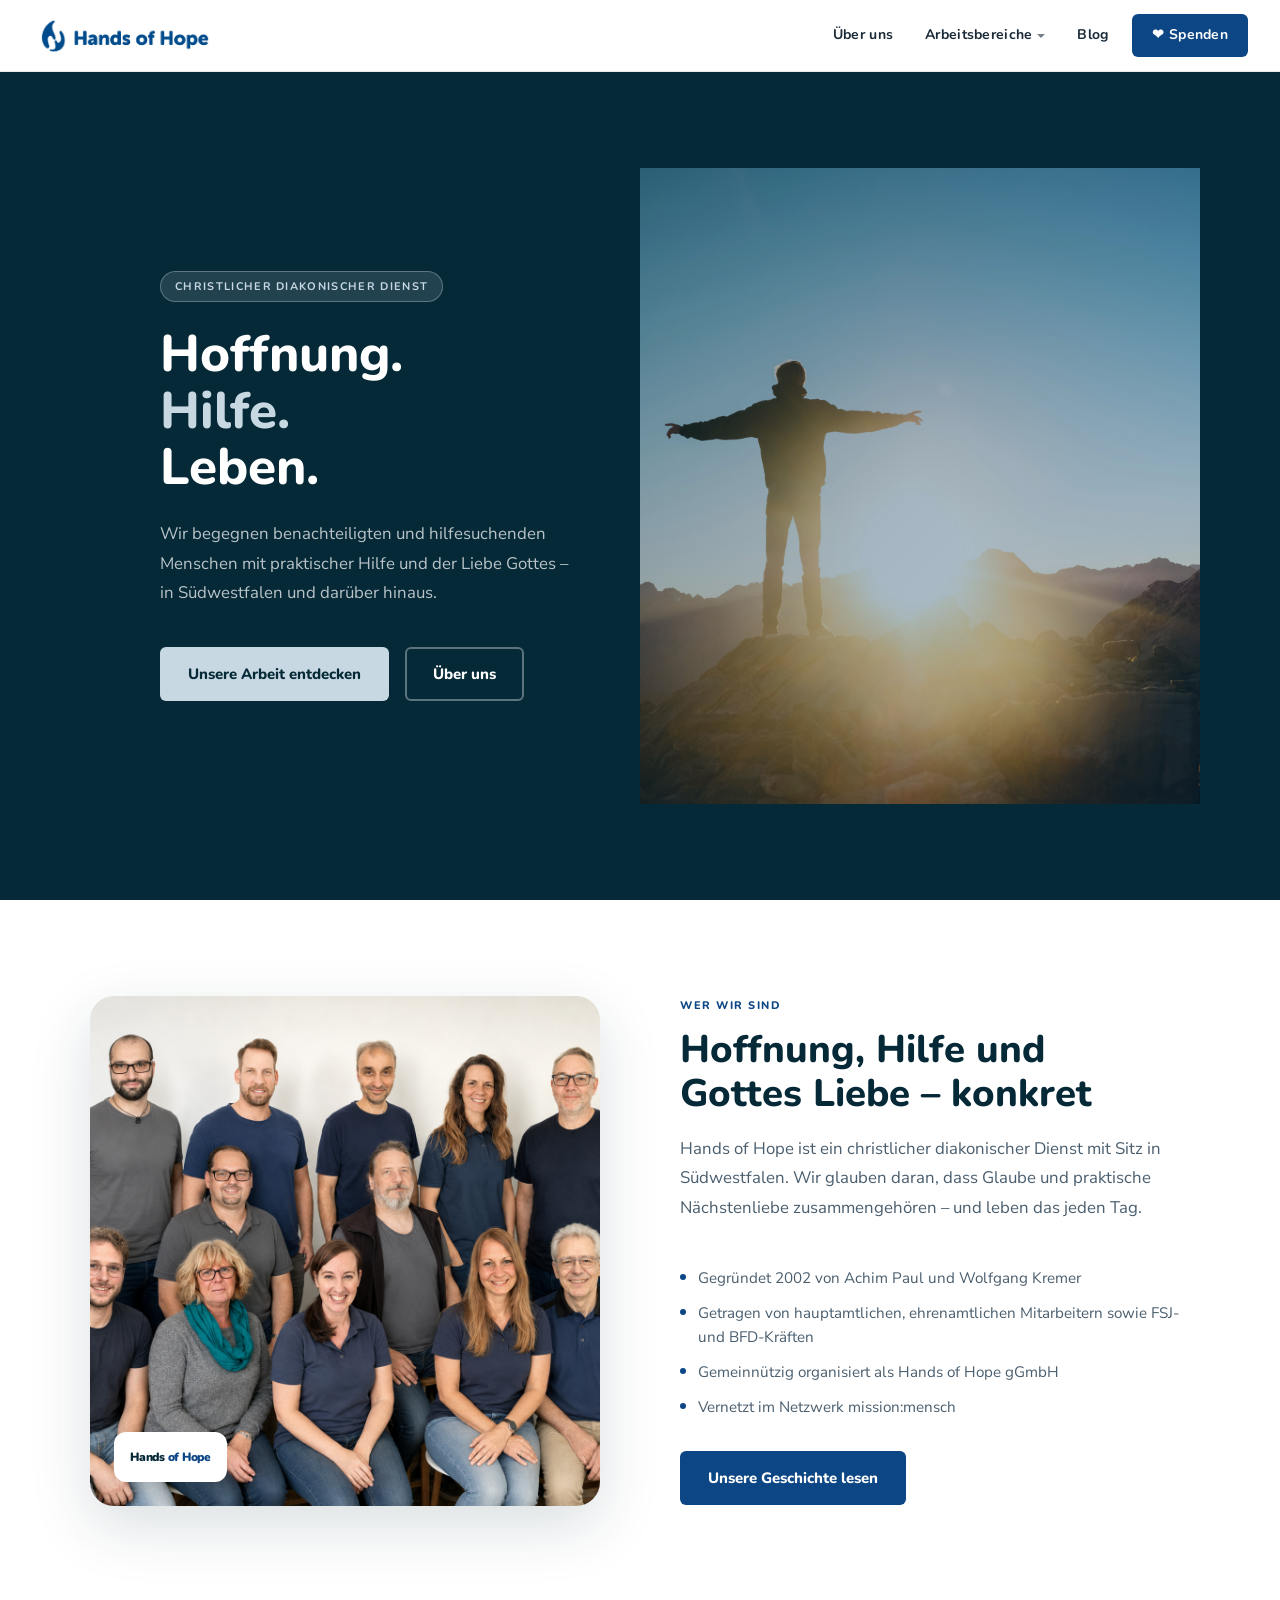
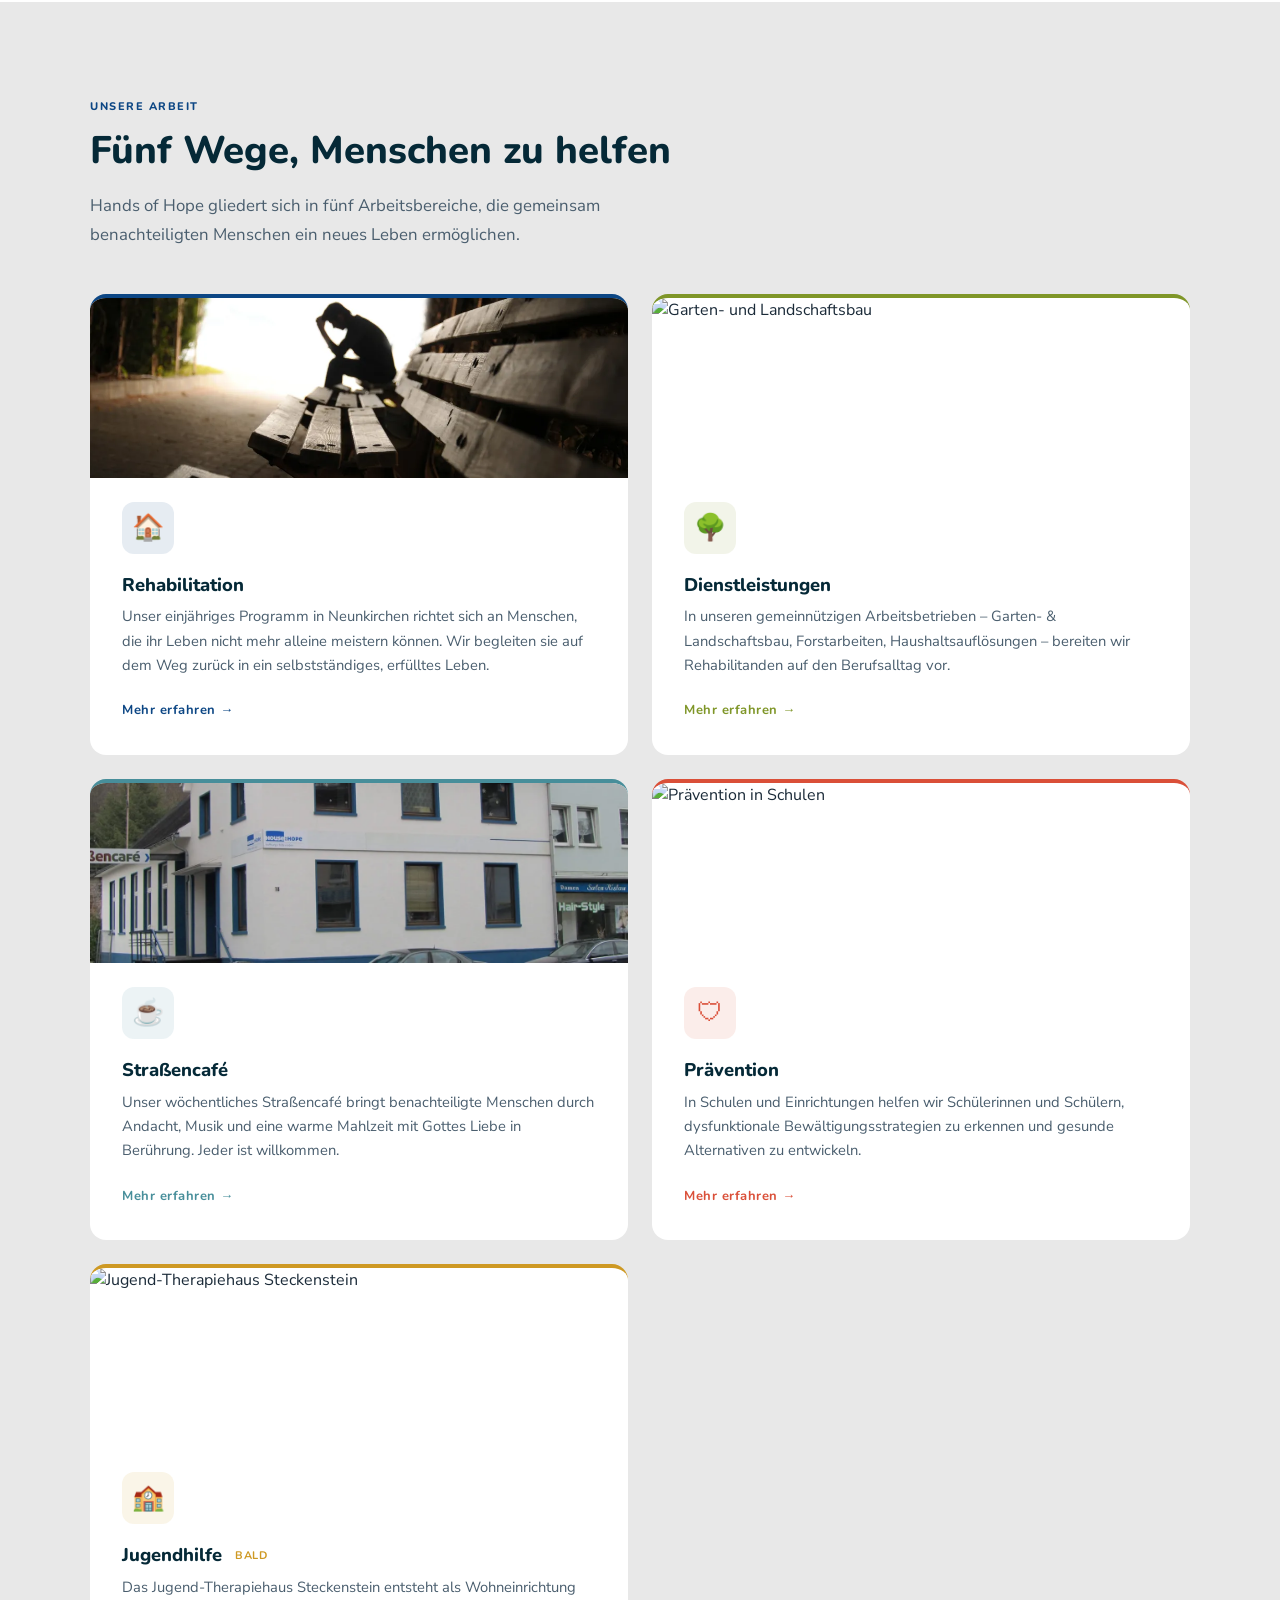
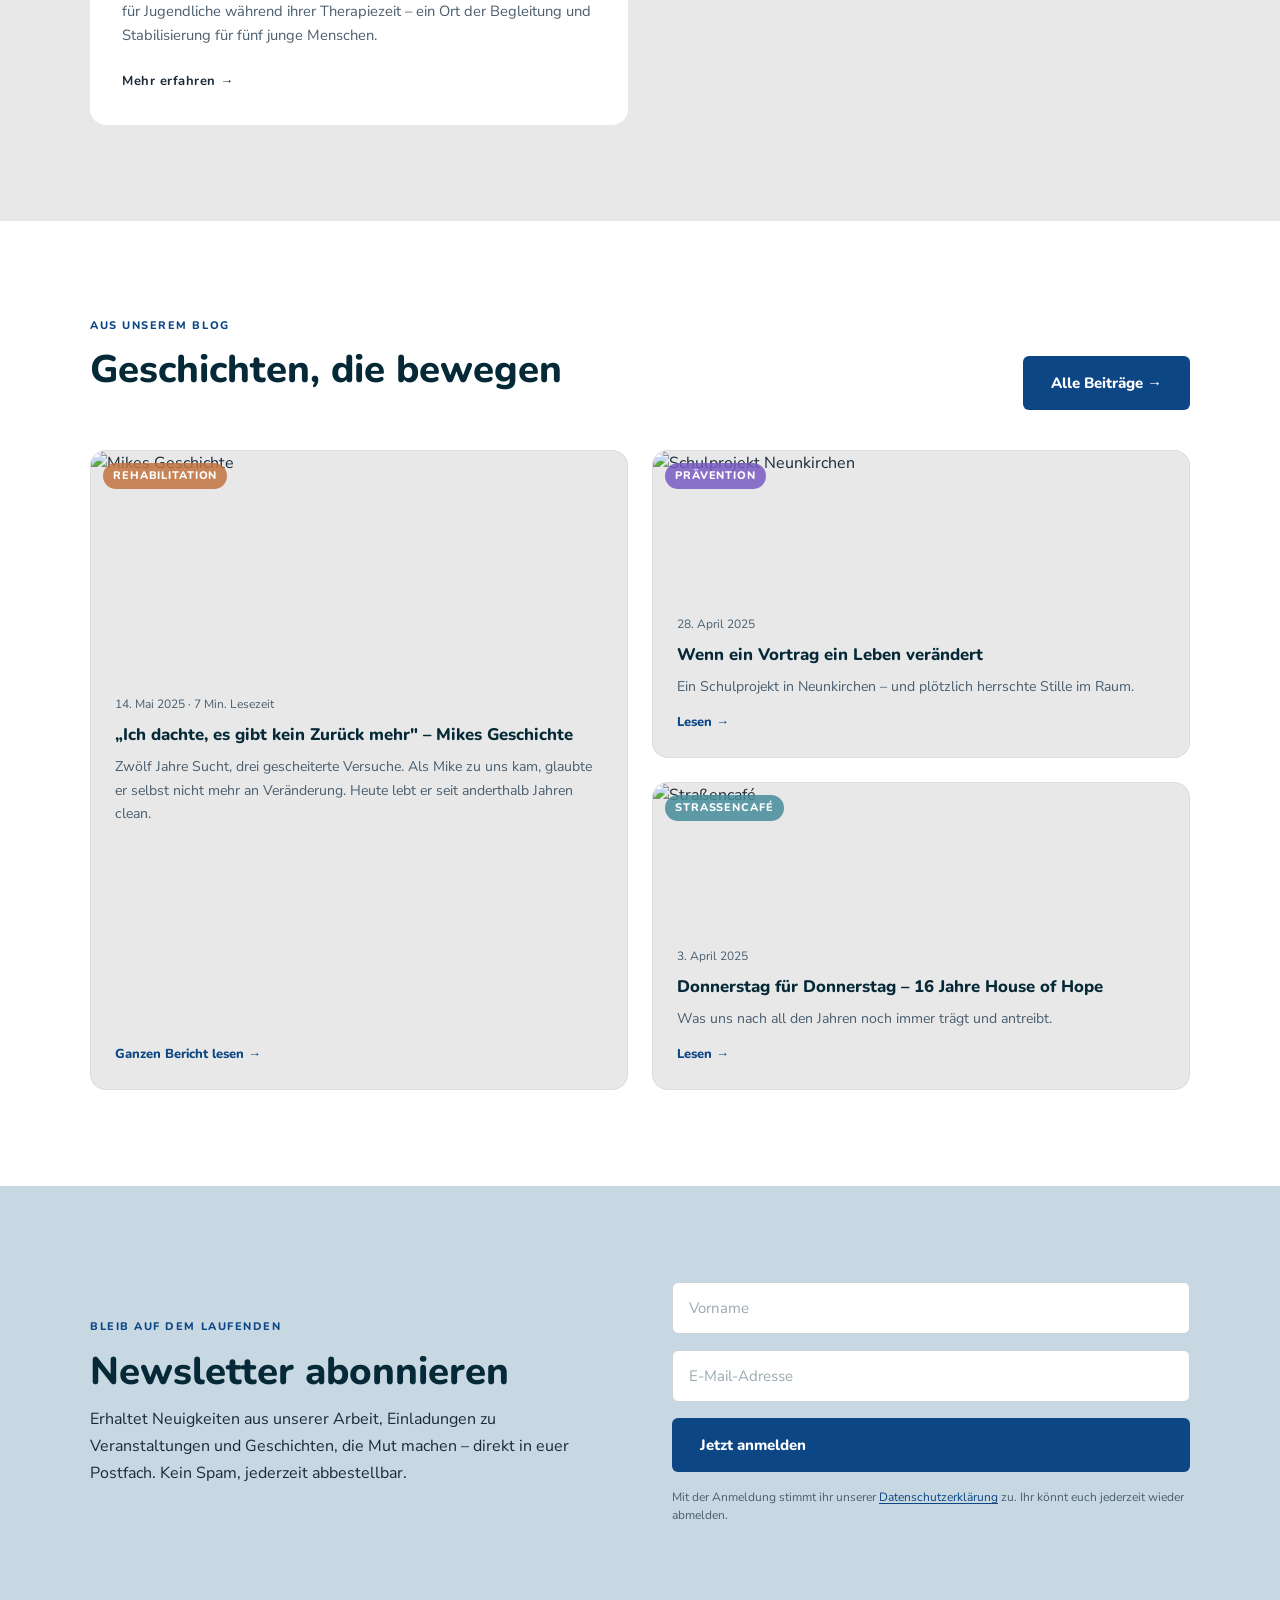
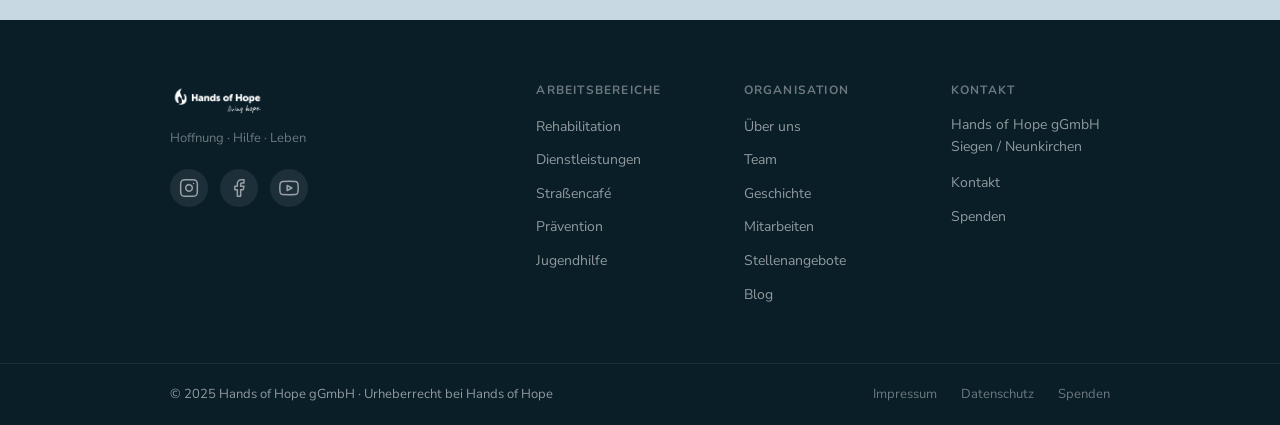
==== index.html @ 1f06cbd7 "Improve placeholder image selection for all pages Replace generic/mismatched Unsplash photos with th" ====
<!DOCTYPE html>
<html lang="de">
<head>
  <meta charset="UTF-8">
  <meta name="viewport" content="width=device-width, initial-scale=1.0">
  <meta name="description" content="Hands of Hope – Christlicher diakonischer Dienst in Südwestfalen. Rehabilitation, Dienstleistungen, Straßencafé und Prävention.">
  <title>Hands of Hope – Hoffnung · Hilfe · Leben</title>

  <!-- Favicons (Platzhalter – bitte austauschen) -->
  <!-- <link rel="icon" href="assets/favicons/favicon.ico"> -->

  <!-- Styles -->
  <link rel="stylesheet" href="styles/main.css">
  <link rel="stylesheet" href="styles/navigation.css">
  <link rel="stylesheet" href="styles/layout.css">
  <link rel="stylesheet" href="styles/typography.css">
  <link rel="stylesheet" href="styles/sections.css">
  <link rel="stylesheet" href="styles/forms.css">
  <link rel="stylesheet" href="styles/gallery.css">
  <link rel="stylesheet" href="styles/responsive.css">

  <!-- Scripts -->
  <script src="scripts/includes.js" defer></script>
  <script src="scripts/navigation.js" defer></script>
  <script src="scripts/animations.js" defer></script>
  <script src="scripts/lazyload.js" defer></script>

  <!-- Inline Scroll-Reveal CSS -->
  <style>
    .reveal {
      opacity: 0;
      transform: translateY(24px);
      transition: opacity 0.55s ease, transform 0.55s ease;
    }
    .reveal.revealed {
      opacity: 1;
      transform: none;
    }
    .reveal-delay-1 { transition-delay: 0.1s; }
    .reveal-delay-2 { transition-delay: 0.2s; }
    .reveal-delay-3 { transition-delay: 0.3s; }
    .reveal-delay-4 { transition-delay: 0.4s; }

    /* ── BLOG PREVIEW ── */
    .blog-preview { background: var(--white); }
    .blog-preview-header {
      display: flex; align-items: flex-end; justify-content: space-between;
      margin-bottom: 2.5rem; gap: 2rem; flex-wrap: wrap;
    }
    .blog-preview-grid {
      display: grid;
      grid-template-columns: 1fr 1fr;
      gap: 1.5rem;
    }
    .blog-preview-side {
      display: flex; flex-direction: column; gap: 1.5rem;
    }
    .blog-preview-card {
      background: var(--light-bg);
      border-radius: var(--radius-lg);
      overflow: hidden;
      box-shadow: none;
      border: 1px solid rgba(5,41,55,0.06);
      text-decoration: none; color: inherit;
      display: flex; flex-direction: column;
      transition: transform var(--transition), box-shadow var(--transition);
    }
    .blog-preview-card:hover {
      transform: translateY(-4px);
      box-shadow: var(--shadow-hover);
    }
    .blog-preview-img {
      position: relative; overflow: hidden;
      height: 220px;
    }
    .blog-preview-img-sm { height: 140px; }
    .blog-preview-img img {
      width: 100%; height: 100%;
      object-fit: cover; display: block;
      transition: transform 0.4s ease;
    }
    .blog-preview-card:hover .blog-preview-img img { transform: scale(1.04); }
    .blog-preview-badge {
      position: absolute; top: 0.75rem; left: 0.75rem; z-index: 1;
      font-family: 'Nunito', sans-serif; font-weight: 800;
      font-size: 11px; letter-spacing: 0.08em; text-transform: uppercase;
      padding: 4px 10px; border-radius: 20px;
    }
    .badge-rehab { background: rgba(194,116,64,0.85); color: #fff; }
    .badge-prev  { background: rgba(123,91,196,0.85); color: #fff; }
    .badge-cafe  { background: rgba(71,142,154,0.85); color: #fff; }
    .blog-preview-body { padding: 1.5rem; flex: 1; display: flex; flex-direction: column; }
    .blog-preview-meta { font-size: 12px; color: var(--text-light); margin-bottom: 0.6rem; }
    .blog-preview-card h3 {
      font-family: 'Nunito', sans-serif; font-weight: 800;
      font-size: 1.05rem; line-height: 1.3;
      color: var(--dark); margin-bottom: 0.6rem;
    }
    .blog-preview-card p {
      font-size: 0.88rem; color: var(--text-light);
      line-height: 1.65; flex: 1; margin-bottom: 0.85rem;
    }
    .blog-preview-link {
      font-family: 'Nunito', sans-serif; font-weight: 800;
      font-size: 13px; color: var(--blue);
    }
    @media (max-width: 900px) {
      .blog-preview-grid { grid-template-columns: 1fr; }
      .blog-preview-header { flex-direction: column; align-items: flex-start; }
    }
  </style>
</head>
<body>

  <!-- HEADER (injected by includes.js) -->
  <div data-include="header"></div>

  <!-- NAV SPACER -->
  <div class="nav-spacer"></div>

  <main id="main-content">

    <!-- ══════════════════════════════════════════
         HERO
    ══════════════════════════════════════════ -->
    <section class="hero" aria-label="Hero">
      <div class="hero-content">
        <span class="hero-tag">Christlicher diakonischer Dienst</span>
        <h1>
          Hoffnung.<br>
          <em>Hilfe.</em><br>
          Leben.
        </h1>
        <p class="hero-sub">
          Wir begegnen benachteiligten und hilfesuchenden Menschen mit praktischer Hilfe und der Liebe Gottes – in Südwestfalen und darüber hinaus.
        </p>
        <div class="hero-actions">
          <a href="#bereiche" class="btn btn-primary">Unsere Arbeit entdecken</a>
          <a href="ueber-uns/" class="btn btn-ghost">Über uns</a>
        </div>
      </div>

      <div class="hero-visual" aria-hidden="true">
        <div class="hero-photo-wrap">
          <!-- Eigenes Foto: assets/global/hero-startseite.webp -->
          <img
            src="assets/global/hero-startseite.jpg"
            alt="Verzeweifelter Mensch"
            loading="eager"
          >
          <div class="hero-photo-overlay"></div>
        </div>
      </div>
    </section>


    <!-- ══════════════════════════════════════════
         ÜBER UNS TEASER
    ══════════════════════════════════════════ -->
    <section class="ueber" id="ueber" aria-labelledby="ueber-title">
      <div class="ueber-inner section-inner">

        <div class="ueber-photo-wrap reveal">
          <img
            src="ueber-uns/teamfoto.png"
            alt="Das Team von Hands of Hope"
            loading="lazy"
          >
          <!-- Logo-Badge (Platzhalter) -->
          <div class="ueber-photo-badge" aria-hidden="true">
            <span style="font-family:'Nunito',sans-serif;font-weight:900;font-size:12px;color:#052937;letter-spacing:-0.02em;">
              Hands <span style="color:#0c4684;">of Hope</span>
            </span>
          </div>
        </div>

        <div class="ueber-content reveal reveal-delay-1">
          <span class="section-label">Wer wir sind</span>
          <h2 class="section-title" id="ueber-title">Hoffnung, Hilfe und<br>Gottes Liebe – konkret</h2>
          <p class="section-desc">
            Hands of Hope ist ein christlicher diakonischer Dienst mit Sitz in Südwestfalen. Wir glauben daran, dass Glaube und praktische Nächstenliebe zusammengehören – und leben das jeden Tag.
          </p>
          <ul class="ueber-list">
            <li>Gegründet 2002 von Achim Paul und Wolfgang Kremer</li>
            <li>Getragen von hauptamtlichen, ehrenamtlichen Mitarbeitern sowie FSJ- und BFD-Kräften</li>
            <li>Gemeinnützig organisiert als Hands of Hope gGmbH</li>
            <li>Vernetzt im Netzwerk mission:mensch</li>
          </ul>
          <a href="ueber-uns/" class="btn btn-blue">Unsere Geschichte lesen</a>
        </div>

      </div>
    </section>


    <!-- ══════════════════════════════════════════
         ARBEITSBEREICHE
    ══════════════════════════════════════════ -->
    <section class="bereiche" id="bereiche" aria-labelledby="bereiche-title">
      <div class="section-inner">
        <span class="section-label reveal">Unsere Arbeit</span>
        <h2 class="section-title reveal reveal-delay-1" id="bereiche-title">Fünf Wege, Menschen zu helfen</h2>
        <p class="section-desc reveal reveal-delay-2">
          Hands of Hope gliedert sich in fünf Arbeitsbereiche, die gemeinsam benachteiligten Menschen ein neues Leben ermöglichen.
        </p>

        <div class="bereiche-grid">

          <a href="rehabilitation/" class="bereich-card reha reveal">
            <div class="bereich-img">
              <img
                src="assets/global/karte-rehabilitation.jpg"
                alt="Rehabilitation – Wohngemeinschaft"
                loading="lazy"
              >
            </div>
            <div class="bereich-icon">🏠</div>
            <h3>Rehabilitation</h3>
            <p>
              Unser einjähriges Programm in Neunkirchen richtet sich an Menschen, die ihr Leben nicht mehr alleine meistern können. Wir begleiten sie auf dem Weg zurück in ein selbstständiges, erfülltes Leben.
            </p>
            <span class="bereich-link">Mehr erfahren →</span>
          </a>

          <a href="dienstleistungen/" class="bereich-card dienst reveal reveal-delay-1">
            <div class="bereich-img">
              <img
                src="assets/global/karte-dienstleistungen.jpg"
                alt="Garten- und Landschaftsbau"
                loading="lazy"
              >
            </div>
            <div class="bereich-icon">🌳</div>
            <h3>Dienstleistungen</h3>
            <p>
              In unseren gemeinnützigen Arbeitsbetrieben – Garten- &amp; Landschaftsbau, Forstarbeiten, Haushaltsauflösungen – bereiten wir Rehabilitanden auf den Berufsalltag vor.
            </p>
            <span class="bereich-link">Mehr erfahren →</span>
          </a>

          <a href="strassencafe/" class="bereich-card cafe reveal reveal-delay-2">
            <div class="bereich-img">
              <img
                src="assets/global/karte-strassencafe.jpg"
                alt="Straßencafé – Gemeinschaft"
                loading="lazy"
              >
            </div>
            <div class="bereich-icon">☕</div>
            <h3>Straßencafé</h3>
            <p>
              Unser wöchentliches Straßencafé bringt benachteiligte Menschen durch Andacht, Musik und eine warme Mahlzeit mit Gottes Liebe in Berührung. Jeder ist willkommen.
            </p>
            <span class="bereich-link">Mehr erfahren →</span>
          </a>

          <a href="praevention/" class="bereich-card prev reveal reveal-delay-3">
            <div class="bereich-img">
              <img
                src="assets/global/karte-praevention.jpg"
                alt="Prävention in Schulen"
                loading="lazy"
              >
            </div>
            <div class="bereich-icon">🛡</div>
            <h3>Prävention</h3>
            <p>
              In Schulen und Einrichtungen helfen wir Schülerinnen und Schülern, dysfunktionale Bewältigungsstrategien zu erkennen und gesunde Alternativen zu entwickeln.
            </p>
            <span class="bereich-link">Mehr erfahren →</span>
          </a>

          <a href="jugendhilfe/" class="bereich-card jugend reveal" style="grid-column: 1 / -1; max-width: calc(50% - 0.75rem);">
            <div class="bereich-img">
              <img
                src="assets/global/karte-jugendhilfe.jpg"
                alt="Jugend-Therapiehaus Steckenstein"
                loading="lazy"
              >
            </div>
            <div class="bereich-icon">🏫</div>
            <h3>Jugendhilfe <span style="font-size:11px;font-weight:700;letter-spacing:.06em;text-transform:uppercase;color:#ce9923;margin-left:.5rem;vertical-align:middle;">Bald</span></h3>
            <p>
              Das Jugend-Therapiehaus Steckenstein entsteht als Wohneinrichtung für Jugendliche während ihrer Therapiezeit – ein Ort der Begleitung und Stabilisierung für fünf junge Menschen.
            </p>
            <span class="bereich-link">Mehr erfahren →</span>
          </a>

        </div>
      </div>
    </section>


    <!-- ══════════════════════════════════════════
         BLOG-VORSCHAU
    ══════════════════════════════════════════ -->
    <section class="blog-preview" aria-labelledby="blog-preview-title">
      <div class="section-inner">
        <div class="blog-preview-header reveal">
          <div>
            <span class="section-label">Aus unserem Blog</span>
            <h2 class="section-title" id="blog-preview-title">Geschichten, die bewegen</h2>
          </div>
          <a href="blog/" class="btn btn-blue">Alle Beiträge →</a>
        </div>

        <div class="blog-preview-grid">

          <a href="blog/" class="blog-preview-card blog-preview-featured reveal">
            <div class="blog-preview-img">
              <img src="blog/featured.jpg" onerror="this.onerror=null;this.src='https://images.unsplash.com/photo-1506794778202-cad84cf45f1d?w=800&q=80'" alt="Mikes Geschichte" loading="lazy">
              <span class="blog-preview-badge badge-rehab">Rehabilitation</span>
            </div>
            <div class="blog-preview-body">
              <div class="blog-preview-meta">14. Mai 2025 · 7 Min. Lesezeit</div>
              <h3>„Ich dachte, es gibt kein Zurück mehr" – Mikes Geschichte</h3>
              <p>Zwölf Jahre Sucht, drei gescheiterte Versuche. Als Mike zu uns kam, glaubte er selbst nicht mehr an Veränderung. Heute lebt er seit anderthalb Jahren clean.</p>
              <span class="blog-preview-link">Ganzen Bericht lesen →</span>
            </div>
          </a>

          <div class="blog-preview-side">
            <a href="blog/" class="blog-preview-card reveal reveal-delay-1">
              <div class="blog-preview-img blog-preview-img-sm">
                <img src="blog/praevention.jpg" onerror="this.onerror=null;this.src='https://images.unsplash.com/photo-1509062522246-3755977927d7?w=800&q=80'" alt="Schulprojekt Neunkirchen" loading="lazy">
                <span class="blog-preview-badge badge-prev">Prävention</span>
              </div>
              <div class="blog-preview-body">
                <div class="blog-preview-meta">28. April 2025</div>
                <h3>Wenn ein Vortrag ein Leben verändert</h3>
                <p>Ein Schulprojekt in Neunkirchen – und plötzlich herrschte Stille im Raum.</p>
                <span class="blog-preview-link">Lesen →</span>
              </div>
            </a>

            <a href="blog/" class="blog-preview-card reveal reveal-delay-2">
              <div class="blog-preview-img blog-preview-img-sm">
                <img src="blog/strassencafe.jpg" onerror="this.onerror=null;this.src='https://images.unsplash.com/photo-1445116572660-236099ec97a0?w=800&q=80'" alt="Straßencafé" loading="lazy">
                <span class="blog-preview-badge badge-cafe">Straßencafé</span>
              </div>
              <div class="blog-preview-body">
                <div class="blog-preview-meta">3. April 2025</div>
                <h3>Donnerstag für Donnerstag – 16 Jahre House of Hope</h3>
                <p>Was uns nach all den Jahren noch immer trägt und antreibt.</p>
                <span class="blog-preview-link">Lesen →</span>
              </div>
            </a>
          </div>

        </div>
      </div>
    </section>


    <!-- ══════════════════════════════════════════
         NEWSLETTER
    ══════════════════════════════════════════ -->
    <section class="newsletter" aria-labelledby="newsletter-title">
      <div class="newsletter-inner">
        <div class="reveal">
          <span class="section-label">Bleib auf dem Laufenden</span>
          <h2 class="section-title" id="newsletter-title">Newsletter abonnieren</h2>
          <p class="newsletter-desc">
            Erhaltet Neuigkeiten aus unserer Arbeit, Einladungen zu Veranstaltungen und Geschichten, die Mut machen – direkt in euer Postfach. Kein Spam, jederzeit abbestellbar.
          </p>
        </div>

        <div class="reveal reveal-delay-1">
          <div id="newsletter-form" class="newsletter-form">
            <input
              type="text"
              id="nl-name"
              name="vorname"
              placeholder="Vorname"
              autocomplete="given-name"
              aria-label="Vorname"
              class="form-control"
            >
            <input
              type="email"
              id="nl-email"
              name="email"
              placeholder="E-Mail-Adresse"
              autocomplete="email"
              aria-label="E-Mail-Adresse"
              class="form-control"
            >
            <button type="button" class="btn btn-blue" onclick="submitNewsletter()">Jetzt anmelden</button>
            <p class="form-privacy-note">
              Mit der Anmeldung stimmt ihr unserer <a href="datenschutz.html">Datenschutzerklärung</a> zu. Ihr könnt euch jederzeit wieder abmelden.
            </p>
          </div>

          <div id="newsletter-success" class="form-success" role="alert">
            ✉️ &nbsp;Danke! Bitte bestätigt eure Anmeldung per E-Mail.
          </div>
        </div>
      </div>
    </section>


  </main>


  <!-- FOOTER (injected by includes.js) -->
  <div data-include="footer"></div>


  <script>
    function submitNewsletter() {
      const name  = document.getElementById('nl-name').value.trim();
      const email = document.getElementById('nl-email').value.trim();
      if (!name || !email || !email.includes('@')) {
        alert('Bitte Vorname und gültige E-Mail-Adresse eingeben.');
        return;
      }
      document.getElementById('newsletter-form').style.display = 'none';
      document.getElementById('newsletter-success').style.display = 'block';
    }
  </script>

</body>
</html>
---- styles/main.css ----
/* ============================================================
   HANDS OF HOPE – main.css
   Design Tokens, Reset, Base
   ============================================================ */

/* ── GOOGLE FONTS ── */
@import url('https://fonts.googleapis.com/css2?family=Nunito:wght@400;600;700;800;900&family=Nunito+Sans:wght@400;500;600&display=swap');

/* ── DESIGN TOKENS ── */
:root {
  /* Brand Colours */
  --dark:       #052937;
  --blue:       #0c4684;
  --mid-blue:   #c8d8e2;
  --light-bg:   #e8e8e8;
  --house:      #478e9a;   /* Straßencafé */
  --green:      #7f9628;   /* Dienstleistungen */
  --yellow:     #ce9923;   /* Blog / Highlights */
  --red:        #da4f38;   /* Prävention */
  --white:      #ffffff;

  /* Text */
  --text:       #1a2a38;
  --text-light: #4a5e6e;

  /* Spacing */
  --section-pad-v: 6rem;
  --section-pad-h: 5rem;
  --max-width: 1100px;

  /* Border Radius */
  --radius-sm:  6px;
  --radius-md:  12px;
  --radius-lg:  16px;
  --radius-xl:  24px;

  /* Shadows */
  --shadow-card:  0 4px 20px rgba(5,41,55,0.08);
  --shadow-hover: 0 12px 40px rgba(5,41,55,0.14);
  --shadow-deep:  0 20px 60px rgba(5,41,55,0.15);

  /* Transitions */
  --transition: 0.22s ease;

  /* Nav */
  --nav-height: 72px;
}

/* ── RESET ── */
*, *::before, *::after {
  box-sizing: border-box;
  margin: 0;
  padding: 0;
}

html {
  scroll-behavior: smooth;
  -webkit-text-size-adjust: 100%;
}

body {
  font-family: 'Nunito Sans', sans-serif;
  font-size: 16px;
  line-height: 1.6;
  color: var(--text);
  background: var(--white);
  -webkit-font-smoothing: antialiased;
  -moz-osx-font-smoothing: grayscale;
}

img, svg, video {
  display: block;
  max-width: 100%;
}

a {
  color: inherit;
  text-decoration: none;
}

ul, ol { list-style: none; }

button {
  cursor: pointer;
  border: none;
  background: none;
  font: inherit;
}

input, textarea, select {
  font: inherit;
  color: inherit;
}

/* ── TYPOGRAPHY BASE ── */
h1, h2, h3, h4, h5, h6 {
  font-family: 'Nunito', sans-serif;
  font-weight: 800;
  line-height: 1.15;
  color: var(--dark);
}

/* ── UTILITY CLASSES ── */
.section-inner {
  max-width: var(--max-width);
  margin: 0 auto;
}

.section-label {
  font-family: 'Nunito', sans-serif;
  font-weight: 800;
  font-size: 11px;
  letter-spacing: 0.14em;
  text-transform: uppercase;
  color: var(--blue);
  margin-bottom: 0.85rem;
  display: block;
}

.section-title {
  font-size: clamp(1.8rem, 3vw, 2.5rem);
  color: var(--dark);
  margin-bottom: 1.1rem;
}

.section-desc {
  font-size: 1.05rem;
  color: var(--text-light);
  max-width: 560px;
  line-height: 1.75;
  margin-bottom: 2.75rem;
}

/* ── BUTTONS ── */
.btn {
  display: inline-flex;
  align-items: center;
  gap: 0.5rem;
  font-family: 'Nunito', sans-serif;
  font-weight: 800;
  font-size: 15px;
  padding: 13px 26px;
  border-radius: var(--radius-sm);
  text-decoration: none;
  transition: background var(--transition), transform var(--transition), color var(--transition), border-color var(--transition);
  cursor: pointer;
  border: 2px solid transparent;
  white-space: nowrap;
}

.btn-primary {
  background: var(--mid-blue);
  color: var(--dark);
}
.btn-primary:hover {
  background: #dae8f0;
  transform: translateY(-1px);
}

.btn-blue {
  background: var(--blue);
  color: var(--white);
}
.btn-blue:hover {
  background: var(--dark);
  transform: translateY(-1px);
}

.btn-ghost {
  border-color: rgba(255,255,255,0.35);
  color: var(--white);
}
.btn-ghost:hover {
  background: rgba(255,255,255,0.08);
}

.btn-outline {
  border-color: var(--blue);
  color: var(--blue);
}
.btn-outline:hover {
  background: var(--blue);
  color: var(--white);
}

/* ── SKIP LINK (Accessibility) ── */
.skip-link {
  position: absolute;
  top: -100px;
  left: 1rem;
  background: var(--blue);
  color: var(--white);
  padding: 0.5rem 1rem;
  border-radius: 0 0 var(--radius-sm) var(--radius-sm);
  font-family: 'Nunito', sans-serif;
  font-weight: 700;
  z-index: 9999;
  transition: top 0.2s;
}
.skip-link:focus { top: 0; }

/* ── VISUALLY HIDDEN ── */
.sr-only {
  position: absolute;
  width: 1px;
  height: 1px;
  padding: 0;
  margin: -1px;
  overflow: hidden;
  clip: rect(0,0,0,0);
  white-space: nowrap;
  border: 0;
}

/* ── PAGE LOAD TRANSITION ── */
body {
  opacity: 0;
  animation: pageIn 0.35s ease forwards;
  animation-delay: 0.05s;
}

@keyframes pageIn {
  to { opacity: 1; }
}

/* ── COMPONENT LOADING STATE ── */
[data-include] {
  min-height: var(--nav-height); /* prevent layout shift while header loads */
}
---- styles/navigation.css ----
/* ============================================================
   HANDS OF HOPE – navigation.css
   ============================================================ */

/* ── NAV WRAPPER ── */
body > nav {
  position: fixed;
  top: 0; left: 0; right: 0;
  z-index: 200;
  height: var(--nav-height);
  background: var(--white);
  border-bottom: 1px solid rgba(5,41,55,0.1);
  padding: 0 2rem;
  display: flex;
  align-items: center;
  justify-content: space-between;
  transition: box-shadow var(--transition);
}

body > nav.scrolled {
  box-shadow: 0 2px 20px rgba(5,41,55,0.08);
}

/* ── LOGO ── */
.nav-logo {
  display: flex;
  align-items: center;
  flex-shrink: 0;
  text-decoration: none;
}

.nav-logo img {
  height: 50px;
  width: auto;
}

/* Fallback text logo (shown when image missing) */
.nav-logo-text {
  font-family: 'Nunito', sans-serif;
  font-weight: 900;
  font-size: 1.15rem;
  color: var(--dark);
  letter-spacing: -0.02em;
}

.nav-logo-text span { color: var(--blue); }

/* ── MAIN LINKS ── */
.nav-links {
  display: flex;
  align-items: center;
  gap: 0;
  list-style: none;
}

.nav-links > li { position: relative; }

.nav-links > li > a {
  display: flex;
  align-items: center;
  height: var(--nav-height);
  padding: 0 1rem;
  font-family: 'Nunito', sans-serif;
  font-weight: 700;
  font-size: 14px;
  color: var(--text);
  letter-spacing: 0.02em;
  transition: color var(--transition);
  white-space: nowrap;
}

.nav-links > li > a:hover { color: var(--blue); }
.nav-links > li > a.active { color: var(--blue); }

/* active bar indicator */
.nav-links > li > a.active::after {
  content: '';
  position: absolute;
  bottom: 0;
  left: 1rem;
  right: 1rem;
  height: 2px;
  background: var(--blue);
  border-radius: 2px 2px 0 0;
}

/* ── SPENDEN BUTTON (last item) ── */
.nav-links > li.nav-cta {
  display: flex;
  align-items: center;
  margin-left: 0.5rem;
}

.nav-links > li.nav-cta > a {
  height: auto;
  background: var(--blue);
  color: var(--white);
  padding: 10px 20px;
  border-radius: var(--radius-sm);
  font-size: 14px;
  transition: background var(--transition);
}

.nav-links > li.nav-cta > a:hover {
  background: var(--dark);
  color: var(--white);
}

.nav-links > li.nav-cta > a.active::after { display: none; }

/* ── DROPDOWN ── */
.nav-dropdown {
  position: absolute;
  top: calc(var(--nav-height) - 2px);
  left: 0;
  min-width: 220px;
  background: var(--white);
  border: 1px solid rgba(5,41,55,0.1);
  border-top: 2px solid var(--blue);
  border-radius: 0 0 var(--radius-md) var(--radius-md);
  box-shadow: 0 8px 30px rgba(5,41,55,0.12);
  padding: 0.5rem 0;
  list-style: none;
  opacity: 0;
  pointer-events: none;
  transform: translateY(6px);
  transition: opacity 0.2s ease, transform 0.2s ease;
  z-index: 201;
}

.nav-links > li:hover .nav-dropdown,
.nav-links > li:focus-within .nav-dropdown {
  opacity: 1;
  pointer-events: all;
  transform: translateY(0);
}

.nav-dropdown li a {
  display: block;
  padding: 0.6rem 1.25rem;
  font-family: 'Nunito', sans-serif;
  font-weight: 600;
  font-size: 13.5px;
  color: var(--text);
  transition: background var(--transition), color var(--transition);
}

.nav-dropdown li a:hover {
  background: var(--light-bg);
  color: var(--blue);
}

/* dropdown arrow indicator */
.nav-has-dropdown > a::after {
  content: '';
  display: inline-block;
  width: 0;
  height: 0;
  border-left: 4px solid transparent;
  border-right: 4px solid transparent;
  border-top: 4px solid currentColor;
  margin-left: 5px;
  transition: transform 0.2s;
  opacity: 0.6;
}

.nav-has-dropdown:hover > a::after {
  transform: rotate(180deg);
}

/* ── BURGER BUTTON ── */
.burger {
  display: none;
  flex-direction: column;
  justify-content: center;
  gap: 5px;
  width: 40px;
  height: 40px;
  background: none;
  border: none;
  cursor: pointer;
  padding: 4px;
  border-radius: var(--radius-sm);
  transition: background var(--transition);
}

.burger:hover { background: rgba(5,41,55,0.06); }

.burger span {
  display: block;
  width: 24px;
  height: 2px;
  background: var(--dark);
  border-radius: 2px;
  transition: transform 0.25s ease, opacity 0.25s ease;
  transform-origin: center;
}

.burger.open span:nth-child(1) { transform: translateY(7px) rotate(45deg); }
.burger.open span:nth-child(2) { opacity: 0; transform: scaleX(0); }
.burger.open span:nth-child(3) { transform: translateY(-7px) rotate(-45deg); }

/* ── PAGE OFFSET ── */
.nav-spacer {
  height: var(--nav-height);
}

/* ── RESPONSIVE ── */
@media (max-width: 900px) {
  body > nav { padding: 0 1.5rem; }

  .burger { display: flex; }

  .nav-links {
    position: fixed;
    top: var(--nav-height);
    left: 0; right: 0;
    background: var(--white);
    border-bottom: 1px solid rgba(5,41,55,0.1);
    flex-direction: column;
    align-items: stretch;
    padding: 1rem 1.5rem 1.5rem;
    gap: 0;
    transform: translateY(-110%);
    opacity: 0;
    transition: transform 0.28s ease, opacity 0.28s ease;
    pointer-events: none;
    z-index: 199;
    box-shadow: 0 8px 24px rgba(5,41,55,0.1);
  }

  .nav-links.open {
    transform: translateY(0);
    opacity: 1;
    pointer-events: all;
  }

  .nav-links > li > a {
    height: auto;
    padding: 0.75rem 0;
    font-size: 16px;
    border-bottom: 1px solid rgba(5,41,55,0.06);
  }

  .nav-links > li > a.active::after { display: none; }

  .nav-links > li.nav-cta {
    margin-left: 0;
    margin-top: 0.75rem;
  }

  .nav-links > li.nav-cta > a {
    display: block;
    text-align: center;
    padding: 12px 20px;
    border-bottom: none;
    border-radius: var(--radius-sm);
    width: 100%;
    box-sizing: border-box;
  }

  .nav-dropdown {
    position: static;
    opacity: 1;
    pointer-events: all;
    transform: none;
    box-shadow: none;
    border: none;
    border-top: none;
    border-left: 3px solid var(--light-bg);
    border-radius: 0;
    padding: 0;
    margin-left: 1rem;
    display: block;
  }

  .nav-links > li.open .nav-dropdown { display: block; }
  .nav-dropdown li a { font-size: 14px; padding: 0.5rem 0.75rem; }

  .nav-has-dropdown > a::after { float: right; margin-top: 8px; }
}
---- styles/layout.css ----
/* ============================================================
   HANDS OF HOPE – layout.css
   Grid, flex, spacing utilities
   ============================================================ */

/* ── CONTAINERS ── */
.container {
  max-width: var(--max-width);
  margin: 0 auto;
  padding: 0 var(--section-pad-h);
}

.container-wide {
  max-width: 1300px;
  margin: 0 auto;
}

.container-narrow {
  max-width: 720px;
  margin: 0 auto;
}

/* ── GRID HELPERS ── */
.grid-2 { display: grid; grid-template-columns: 1fr 1fr; gap: 2rem; }
.grid-3 { display: grid; grid-template-columns: repeat(3, 1fr); gap: 1.5rem; }
.grid-4 { display: grid; grid-template-columns: repeat(4, 1fr); gap: 1.5rem; }

/* ── FLEX HELPERS ── */
.flex         { display: flex; }
.flex-center  { display: flex; align-items: center; justify-content: center; }
.flex-between { display: flex; align-items: center; justify-content: space-between; }
.flex-col     { display: flex; flex-direction: column; }
.flex-wrap    { flex-wrap: wrap; }
.gap-1        { gap: 0.5rem; }
.gap-2        { gap: 1rem; }
.gap-3        { gap: 1.5rem; }
.gap-4        { gap: 2rem; }

/* ── SPACING ── */
.mt-1 { margin-top: 0.5rem; }
.mt-2 { margin-top: 1rem; }
.mt-3 { margin-top: 1.5rem; }
.mt-4 { margin-top: 2rem; }
.mt-6 { margin-top: 3rem; }
.mb-1 { margin-bottom: 0.5rem; }
.mb-2 { margin-bottom: 1rem; }
.mb-3 { margin-bottom: 1.5rem; }
.mb-4 { margin-bottom: 2rem; }
.mb-6 { margin-bottom: 3rem; }

/* ── TEXT ALIGN ── */
.text-center { text-align: center; }
.text-right  { text-align: right; }

/* ── DISPLAY ── */
.hidden { display: none !important; }
.block  { display: block; }

/* ── ASPECT RATIOS ── */
.aspect-16-9 { aspect-ratio: 16/9; }
.aspect-4-3  { aspect-ratio: 4/3; }
.aspect-1    { aspect-ratio: 1; }

/* ── IMAGE FILL ── */
.img-fill {
  width: 100%;
  height: 100%;
  object-fit: cover;
}

/* ── DIVIDER ── */
.divider {
  height: 1px;
  background: var(--light-bg);
  border: none;
  margin: 2rem 0;
}

/* ── CARD BASE ── */
.card {
  background: var(--white);
  border-radius: var(--radius-lg);
  box-shadow: var(--shadow-card);
  overflow: hidden;
}

/* ── BADGE ── */
.badge {
  display: inline-flex;
  align-items: center;
  font-family: 'Nunito', sans-serif;
  font-weight: 700;
  font-size: 11px;
  letter-spacing: 0.08em;
  text-transform: uppercase;
  padding: 4px 10px;
  border-radius: 20px;
}

.badge-blue  { background: rgba(12,70,132,0.1);  color: var(--blue); }
.badge-green { background: rgba(127,150,40,0.1); color: var(--green); }
.badge-red   { background: rgba(218,79,56,0.1);  color: var(--red); }
.badge-house { background: rgba(71,142,154,0.1); color: var(--house); }

/* ── ICON BOX ── */
.icon-box {
  width: 52px;
  height: 52px;
  border-radius: var(--radius-md);
  display: flex;
  align-items: center;
  justify-content: center;
  font-size: 24px;
  flex-shrink: 0;
}
---- styles/typography.css ----
/* ============================================================
   HANDS OF HOPE – typography.css
   ============================================================ */

/* ── HEADINGS ── */
h1 { font-size: clamp(2rem, 5vw, 3.5rem); }
h2 { font-size: clamp(1.7rem, 3vw, 2.5rem); }
h3 { font-size: clamp(1.2rem, 2vw, 1.5rem); }
h4 { font-size: 1.1rem; }
h5 { font-size: 1rem; }
h6 { font-size: 0.9rem; }

/* ── BODY TEXT ── */
p { margin-bottom: 1em; }
p:last-child { margin-bottom: 0; }

.lead {
  font-size: 1.15rem;
  line-height: 1.75;
  color: var(--text-light);
}

.small {
  font-size: 0.875rem;
  color: var(--text-light);
}

.caption {
  font-size: 0.8rem;
  color: var(--text-light);
  letter-spacing: 0.02em;
}

/* ── ACCENT TEXT ── */
.text-blue   { color: var(--blue); }
.text-dark   { color: var(--dark); }
.text-light  { color: var(--text-light); }
.text-white  { color: var(--white); }
.text-green  { color: var(--green); }
.text-red    { color: var(--red); }
.text-house  { color: var(--house); }

/* ── PROSE CONTENT ── */
.prose {
  max-width: 680px;
  line-height: 1.8;
  color: var(--text);
}

.prose h2 {
  font-size: clamp(1.4rem, 2.5vw, 1.9rem);
  color: var(--dark);
  margin: 2.5rem 0 1rem;
}

.prose h3 {
  font-size: 1.2rem;
  color: var(--dark);
  margin: 2rem 0 0.75rem;
}

.prose p { margin-bottom: 1.25rem; }

.prose ul, .prose ol {
  margin: 0 0 1.25rem 1.5rem;
  list-style: disc;
}

.prose ol { list-style: decimal; }

.prose li { margin-bottom: 0.4rem; }

.prose a {
  color: var(--blue);
  text-decoration: underline;
  text-underline-offset: 3px;
}

.prose a:hover { color: var(--dark); }

.prose strong {
  font-weight: 700;
  color: var(--dark);
}

.prose blockquote {
  border-left: 3px solid var(--mid-blue);
  padding: 0.75rem 1.5rem;
  margin: 1.5rem 0;
  background: var(--light-bg);
  border-radius: 0 var(--radius-sm) var(--radius-sm) 0;
  font-style: italic;
  color: var(--text-light);
}

/* ── PAGE HEADER (subpages) ── */
.page-header {
  background: var(--dark);
  padding: 5rem var(--section-pad-h) 3.5rem;
  position: relative;
  overflow: hidden;
}

.page-header-bg {
  position: absolute;
  inset: 0;
  object-fit: cover;
  width: 100%;
  height: 100%;
  opacity: 0.25;
}

.page-header-inner {
  position: relative;
  z-index: 1;
  max-width: var(--max-width);
  margin: 0 auto;
}

.page-header .breadcrumb {
  font-family: 'Nunito', sans-serif;
  font-weight: 600;
  font-size: 12px;
  letter-spacing: 0.08em;
  text-transform: uppercase;
  color: var(--mid-blue);
  margin-bottom: 1rem;
  display: flex;
  align-items: center;
  gap: 0.5rem;
}

.page-header .breadcrumb a {
  color: rgba(200,216,226,0.7);
  transition: color var(--transition);
}
.page-header .breadcrumb a:hover { color: var(--mid-blue); }

.page-header .breadcrumb .sep { opacity: 0.4; }

.page-header h1 {
  font-size: clamp(2rem, 4vw, 3rem);
  color: var(--white);
  margin-bottom: 0.75rem;
}

.page-header .lead {
  color: rgba(255,255,255,0.72);
  max-width: 600px;
}
---- styles/sections.css ----
/* ============================================================
   HANDS OF HOPE – sections.css
   Section-level layouts and components
   ============================================================ */

/* ── SECTION BASE ── */
section {
  padding: var(--section-pad-v) var(--section-pad-h);
}

/* ── HERO ── */
.hero {
  background: var(--dark);
  min-height: calc(100vh - var(--nav-height));
  display: grid;
  grid-template-columns: 1fr 1fr;
  overflow: hidden;
}

.hero-content {
  display: flex;
  flex-direction: column;
  justify-content: center;
  padding: 5rem 4rem 5rem 5rem;
  color: var(--white);
}

.hero-tag {
  display: inline-block;
  background: rgba(200,216,226,0.15);
  border: 1px solid rgba(200,216,226,0.35);
  color: var(--mid-blue);
  font-family: 'Nunito', sans-serif;
  font-weight: 700;
  font-size: 11px;
  letter-spacing: 0.12em;
  text-transform: uppercase;
  padding: 6px 14px;
  border-radius: 20px;
  margin-bottom: 1.5rem;
  width: fit-content;
}

.hero h1 {
  font-size: clamp(2.2rem, 4vw, 3.4rem);
  line-height: 1.1;
  margin-bottom: 1.5rem;
  color: var(--white);
}

.hero h1 em {
  font-style: normal;
  color: var(--mid-blue);
}

.hero-sub {
  font-size: 1.05rem;
  color: rgba(255,255,255,0.72);
  max-width: 440px;
  margin-bottom: 2.5rem;
  line-height: 1.75;
}

.hero-actions {
  display: flex;
  gap: 1rem;
  flex-wrap: wrap;
}

.hero-visual {
  position: relative;
  overflow: hidden;
}

.hero-photo-wrap {
  position: absolute;
  inset: 0;
}

.hero-photo-wrap > img {
  width: 100%;
  height: 100%;
  object-fit: cover;
  object-position: center;
}

.hero-photo-overlay {
  position: absolute;
  inset: 0;
  background: linear-gradient(135deg, rgba(5,41,55,0.45) 0%, rgba(12,70,132,0.28) 100%);
  display: flex;
  align-items: center;
  justify-content: center;
}

/* Subpage hero (shorter) */
.hero-sub-page {
  min-height: 340px;
  padding: 5rem var(--section-pad-h) 3.5rem;
  background: var(--dark);
  display: flex;
  align-items: flex-end;
  position: relative;
  overflow: hidden;
}

.hero-sub-page .hero-bg {
  position: absolute;
  inset: 0;
  object-fit: cover;
  width: 100%;
  height: 100%;
  opacity: 0.3;
}

.hero-sub-page .hero-content {
  position: relative;
  z-index: 1;
  padding: 0;
  max-width: var(--max-width);
  margin: 0 auto;
  width: 100%;
}

/* ── BEREICHE / WORK CARDS ── */
.bereiche { background: var(--light-bg); }

.bereiche-grid {
  display: grid;
  grid-template-columns: repeat(2, 1fr);
  gap: 1.5rem;
}

.bereich-card {
  background: var(--white);
  border-radius: var(--radius-lg);
  padding: 2rem;
  text-decoration: none;
  color: inherit;
  display: block;
  border-top: 4px solid transparent;
  transition: transform var(--transition), box-shadow var(--transition);
  position: relative;
  overflow: hidden;
}

.bereich-card:hover {
  transform: translateY(-4px);
  box-shadow: var(--shadow-hover);
}

.bereich-card.reha    { border-top-color: var(--blue); }
.bereich-card.dienst  { border-top-color: var(--green); }
.bereich-card.cafe    { border-top-color: var(--house); }
.bereich-card.prev    { border-top-color: var(--red); }
.bereich-card.jugend  { border-top-color: #ce9923; }

.bereich-img {
  margin: -2rem -2rem 1.5rem -2rem;
  height: 180px;
  overflow: hidden;
  border-radius: var(--radius-md) var(--radius-md) 0 0;
}

.bereich-img img {
  width: 100%;
  height: 100%;
  object-fit: cover;
  transition: transform 0.4s ease;
}

.bereich-card:hover .bereich-img img {
  transform: scale(1.04);
}

.bereich-icon {
  width: 52px;
  height: 52px;
  border-radius: var(--radius-md);
  display: flex;
  align-items: center;
  justify-content: center;
  margin-bottom: 1.25rem;
  font-size: 26px;
  flex-shrink: 0;
}

.bereich-card.reha   .bereich-icon { background: rgba(12,70,132,0.1);   color: var(--blue); }
.bereich-card.dienst .bereich-icon { background: rgba(127,150,40,0.1);  color: var(--green); }
.bereich-card.cafe   .bereich-icon { background: rgba(71,142,154,0.1);  color: var(--house); }
.bereich-card.prev   .bereich-icon { background: rgba(218,79,56,0.1);   color: var(--red); }
.bereich-card.jugend .bereich-icon { background: rgba(206,153,35,0.1);  color: #ce9923; }

.bereich-card h3 {
  font-size: 1.15rem;
  color: var(--dark);
  margin-bottom: 0.6rem;
}

.bereich-card p {
  font-size: 0.92rem;
  color: var(--text-light);
  line-height: 1.65;
  margin-bottom: 1.25rem;
}

.bereich-link {
  font-family: 'Nunito', sans-serif;
  font-weight: 700;
  font-size: 13px;
  letter-spacing: 0.04em;
  display: inline-flex;
  align-items: center;
  gap: 6px;
  transition: gap var(--transition);
}

.bereich-card:hover .bereich-link { gap: 10px; }

.bereich-card.reha   .bereich-link { color: var(--blue); }
.bereich-card.dienst .bereich-link { color: var(--green); }
.bereich-card.cafe   .bereich-link { color: var(--house); }
.bereich-card.prev   .bereich-link { color: var(--red); }

/* ── MISSION / STATS ── */
.mission {
  background: var(--blue);
  color: var(--white);
}

.mission .section-label { color: var(--mid-blue); }
.mission .section-title { color: var(--white); }
.mission .section-desc  { color: rgba(255,255,255,0.78); max-width: 700px; }

.mission-grid {
  display: grid;
  grid-template-columns: repeat(3, 1fr);
  gap: 2rem;
}

.mission-item {
  border-top: 1px solid rgba(200,216,226,0.3);
  padding-top: 1.5rem;
}

.mission-num {
  font-family: 'Nunito', sans-serif;
  font-weight: 800;
  font-size: 2.5rem;
  color: var(--mid-blue);
  line-height: 1;
  margin-bottom: 0.4rem;
}

.mission-item h4 {
  font-size: 1rem;
  color: var(--white);
  margin-bottom: 0.5rem;
}

.mission-item p {
  font-size: 0.9rem;
  color: rgba(255,255,255,0.68);
  line-height: 1.65;
}

/* ── ÜBER UNS TEASER ── */
.ueber { background: var(--white); }

.ueber-inner {
  display: grid;
  grid-template-columns: 1fr 1fr;
  gap: 5rem;
  align-items: center;
}

.ueber-photo-wrap {
  position: relative;
  border-radius: var(--radius-xl);
  overflow: hidden;
  aspect-ratio: 1;
  box-shadow: var(--shadow-deep);
}

.ueber-photo-wrap > img {
  width: 100%;
  height: 100%;
  object-fit: cover;
}

.ueber-photo-badge {
  position: absolute;
  bottom: 1.5rem;
  left: 1.5rem;
  background: var(--white);
  border-radius: var(--radius-md);
  padding: 0.75rem 1rem;
  box-shadow: var(--shadow-card);
}

.ueber-photo-badge img { height: 28px; }

.ueber-content .section-desc { max-width: 100%; }

.ueber-list {
  display: flex;
  flex-direction: column;
  gap: 0.65rem;
  margin-bottom: 2rem;
}

.ueber-list li {
  display: flex;
  align-items: flex-start;
  gap: 0.75rem;
  font-size: 0.95rem;
  color: var(--text-light);
}

.ueber-list li::before {
  content: '';
  width: 6px;
  height: 6px;
  border-radius: 50%;
  background: var(--blue);
  margin-top: 8px;
  flex-shrink: 0;
}

/* ── KONTAKT BANNER ── */
.kontakt-banner {
  background: var(--dark);
  padding: var(--section-pad-v) var(--section-pad-h);
}

.kontakt-banner-inner {
  max-width: var(--max-width);
  margin: 0 auto;
  display: grid;
  grid-template-columns: 1fr auto;
  gap: 3rem;
  align-items: center;
}

.kontakt-banner h2 {
  font-size: clamp(1.5rem, 2.5vw, 2rem);
  color: var(--white);
  margin-bottom: 0.5rem;
}

.kontakt-banner p {
  color: rgba(255,255,255,0.6);
  font-size: 1rem;
}

.kontakt-cards {
  display: flex;
  gap: 1.5rem;
  flex-wrap: wrap;
}

.kontakt-card {
  background: rgba(255,255,255,0.08);
  border: 1px solid rgba(200,216,226,0.18);
  border-radius: var(--radius-md);
  padding: 1.25rem 1.5rem;
  min-width: 175px;
}

.kontakt-card .label {
  font-family: 'Nunito', sans-serif;
  font-weight: 700;
  font-size: 10px;
  letter-spacing: 0.1em;
  text-transform: uppercase;
  color: var(--mid-blue);
  margin-bottom: 0.35rem;
  display: block;
}

.kontakt-card .val {
  font-size: 0.9rem;
  color: var(--white);
  line-height: 1.5;
}

.kontakt-card a {
  color: var(--mid-blue);
  transition: color var(--transition);
}
.kontakt-card a:hover { color: var(--white); }

/* ── NEWSLETTER ── */
.newsletter {
  background: var(--mid-blue);
  padding: var(--section-pad-v) var(--section-pad-h);
  position: relative;
  overflow: hidden;
}

.newsletter::before {
  content: '';
  position: absolute;
  inset: 0;
  background: url('../assets/global/pattern-bg.webp') center/cover no-repeat;
  opacity: 0.06;
  pointer-events: none;
}

.newsletter-inner {
  position: relative;
  z-index: 1;
  max-width: var(--max-width);
  margin: 0 auto;
  display: grid;
  grid-template-columns: 1fr 1fr;
  gap: 4rem;
  align-items: center;
}

.newsletter .section-label { color: var(--blue); }
.newsletter .section-title { color: var(--dark); margin-bottom: 0.75rem; }

.newsletter-desc {
  font-size: 1rem;
  color: var(--text);
  line-height: 1.7;
}

.newsletter-form {
  display: flex;
  flex-direction: column;
  gap: 1rem;
}

.newsletter-form input {
  width: 100%;
  padding: 13px 16px;
  border: 1.5px solid rgba(5,41,55,0.2);
  border-radius: var(--radius-sm);
  background: var(--white);
  font-size: 15px;
  transition: border-color var(--transition), box-shadow var(--transition);
}

.newsletter-form input:focus {
  outline: none;
  border-color: var(--blue);
  box-shadow: 0 0 0 3px rgba(12,70,132,0.12);
}

.newsletter-form input::placeholder { color: rgba(5,41,55,0.4); }

#newsletter-success {
  display: none;
  background: var(--blue);
  color: var(--white);
  border-radius: var(--radius-md);
  padding: 1.5rem;
  text-align: center;
  font-family: 'Nunito', sans-serif;
  font-weight: 700;
}

/* ── TESTIMONIALS ── */
.testimonials { background: var(--light-bg); }

.testimonials-grid {
  display: grid;
  grid-template-columns: repeat(3, 1fr);
  gap: 1.5rem;
}

.testimonial-card {
  background: var(--white);
  border-radius: var(--radius-lg);
  padding: 2rem;
}

.testimonial-quote {
  font-size: 2rem;
  color: var(--mid-blue);
  line-height: 1;
  margin-bottom: 1rem;
  font-family: Georgia, serif;
}

.testimonial-text {
  font-size: 0.95rem;
  color: var(--text-light);
  line-height: 1.7;
  margin-bottom: 1.5rem;
  font-style: italic;
}

.testimonial-author {
  display: flex;
  align-items: center;
  gap: 0.75rem;
}

.testimonial-avatar {
  width: 44px;
  height: 44px;
  border-radius: 50%;
  background: var(--light-bg);
  overflow: hidden;
  flex-shrink: 0;
}

.testimonial-avatar img {
  width: 100%;
  height: 100%;
  object-fit: cover;
}

.testimonial-name {
  font-family: 'Nunito', sans-serif;
  font-weight: 700;
  font-size: 0.9rem;
  color: var(--dark);
}

.testimonial-role {
  font-size: 0.82rem;
  color: var(--text-light);
}

/* ── BLOG PREVIEW ── */
.blog-preview { background: var(--white); }

.blog-grid {
  display: grid;
  grid-template-columns: repeat(3, 1fr);
  gap: 1.5rem;
}

.blog-card {
  border-radius: var(--radius-lg);
  overflow: hidden;
  background: var(--light-bg);
  text-decoration: none;
  display: block;
  transition: transform var(--transition), box-shadow var(--transition);
}

.blog-card:hover {
  transform: translateY(-3px);
  box-shadow: var(--shadow-hover);
}

.blog-card-img {
  height: 200px;
  overflow: hidden;
}

.blog-card-img img {
  width: 100%;
  height: 100%;
  object-fit: cover;
  transition: transform 0.4s ease;
}

.blog-card:hover .blog-card-img img { transform: scale(1.04); }

.blog-card-body {
  padding: 1.5rem;
}

.blog-card-tag {
  font-family: 'Nunito', sans-serif;
  font-weight: 700;
  font-size: 11px;
  letter-spacing: 0.1em;
  text-transform: uppercase;
  color: var(--blue);
  margin-bottom: 0.5rem;
  display: block;
}

.blog-card h3 {
  font-size: 1.05rem;
  color: var(--dark);
  margin-bottom: 0.5rem;
  line-height: 1.3;
}

.blog-card p {
  font-size: 0.88rem;
  color: var(--text-light);
  line-height: 1.6;
  margin-bottom: 1rem;
}

.blog-card-date {
  font-size: 0.82rem;
  color: var(--text-light);
}

/* ── PARTNER / LOGOS ── */
.partner {
  background: var(--white);
  padding: 4rem var(--section-pad-h);
  border-top: 1px solid var(--light-bg);
}

.partner-inner {
  max-width: var(--max-width);
  margin: 0 auto;
}

.partner-label {
  text-align: center;
  font-family: 'Nunito', sans-serif;
  font-weight: 700;
  font-size: 11px;
  letter-spacing: 0.12em;
  text-transform: uppercase;
  color: var(--text-light);
  margin-bottom: 2rem;
}

.partner-logos {
  display: flex;
  align-items: center;
  justify-content: center;
  gap: 3rem;
  flex-wrap: wrap;
}

.partner-logos img {
  height: 36px;
  width: auto;
  filter: grayscale(1) opacity(0.5);
  transition: filter var(--transition);
}

.partner-logos img:hover { filter: grayscale(0) opacity(1); }
---- styles/forms.css ----
/* ============================================================
   HANDS OF HOPE – forms.css
   ============================================================ */

/* ── FORM GROUP ── */
.form-group {
  display: flex;
  flex-direction: column;
  gap: 0.4rem;
}

.form-label {
  font-family: 'Nunito', sans-serif;
  font-weight: 700;
  font-size: 14px;
  color: var(--dark);
}

.form-label .required {
  color: var(--red);
  margin-left: 2px;
}

/* ── INPUT / TEXTAREA / SELECT ── */
.form-control {
  width: 100%;
  padding: 12px 16px;
  border: 1.5px solid rgba(5,41,55,0.2);
  border-radius: var(--radius-sm);
  background: var(--white);
  font-size: 15px;
  color: var(--text);
  transition: border-color var(--transition), box-shadow var(--transition);
}

.form-control:focus {
  outline: none;
  border-color: var(--blue);
  box-shadow: 0 0 0 3px rgba(12,70,132,0.1);
}

.form-control::placeholder {
  color: rgba(5,41,55,0.4);
}

textarea.form-control {
  resize: vertical;
  min-height: 120px;
}

/* ── FORM ROW ── */
.form-row {
  display: grid;
  grid-template-columns: 1fr 1fr;
  gap: 1rem;
}

/* ── FORM FEEDBACK ── */
.form-success {
  background: rgba(127,150,40,0.1);
  border: 1px solid rgba(127,150,40,0.3);
  border-radius: var(--radius-md);
  padding: 1.25rem 1.5rem;
  color: var(--green);
  font-family: 'Nunito', sans-serif;
  font-weight: 700;
  display: none;
}

.form-error {
  background: rgba(218,79,56,0.08);
  border: 1px solid rgba(218,79,56,0.25);
  border-radius: var(--radius-md);
  padding: 1rem 1.25rem;
  color: var(--red);
  font-size: 14px;
  display: none;
}

/* ── CHECKBOX / RADIO ── */
.form-check {
  display: flex;
  align-items: flex-start;
  gap: 0.6rem;
  cursor: pointer;
}

.form-check input[type="checkbox"],
.form-check input[type="radio"] {
  width: 18px;
  height: 18px;
  accent-color: var(--blue);
  cursor: pointer;
  flex-shrink: 0;
  margin-top: 1px;
}

.form-check-label {
  font-size: 14px;
  color: var(--text-light);
  line-height: 1.5;
}

.form-check-label a {
  color: var(--blue);
  text-decoration: underline;
  text-underline-offset: 2px;
}

/* ── DATENSCHUTZ NOTE ── */
.form-privacy-note {
  font-size: 12px;
  color: var(--text-light);
  line-height: 1.5;
}

.form-privacy-note a {
  color: var(--blue);
  text-decoration: underline;
  text-underline-offset: 2px;
}
---- styles/gallery.css ----
/* ============================================================
   HANDS OF HOPE – gallery.css
   ============================================================ */

/* ── GALLERY GRID ── */
.gallery-grid {
  display: grid;
  grid-template-columns: repeat(3, 1fr);
  gap: 0.75rem;
}

.gallery-grid.cols-2 { grid-template-columns: repeat(2, 1fr); }
.gallery-grid.cols-4 { grid-template-columns: repeat(4, 1fr); }

.gallery-item {
  position: relative;
  overflow: hidden;
  border-radius: var(--radius-md);
  aspect-ratio: 4/3;
  cursor: pointer;
  background: var(--light-bg);
}

.gallery-item img {
  width: 100%;
  height: 100%;
  object-fit: cover;
  transition: transform 0.4s ease;
}

.gallery-item:hover img { transform: scale(1.06); }

.gallery-item-overlay {
  position: absolute;
  inset: 0;
  background: rgba(5,41,55,0.5);
  display: flex;
  align-items: center;
  justify-content: center;
  opacity: 0;
  transition: opacity var(--transition);
}

.gallery-item:hover .gallery-item-overlay { opacity: 1; }

.gallery-item-overlay svg {
  width: 32px;
  height: 32px;
  color: var(--white);
}

/* ── LIGHTBOX ── */
.lightbox {
  position: fixed;
  inset: 0;
  z-index: 1000;
  background: rgba(5,41,55,0.92);
  display: flex;
  align-items: center;
  justify-content: center;
  opacity: 0;
  pointer-events: none;
  transition: opacity 0.25s;
}

.lightbox.open {
  opacity: 1;
  pointer-events: all;
}

.lightbox-img {
  max-width: 90vw;
  max-height: 85vh;
  object-fit: contain;
  border-radius: var(--radius-md);
}

.lightbox-close {
  position: absolute;
  top: 1.5rem;
  right: 1.5rem;
  width: 44px;
  height: 44px;
  display: flex;
  align-items: center;
  justify-content: center;
  background: rgba(255,255,255,0.12);
  border: 1px solid rgba(255,255,255,0.2);
  border-radius: 50%;
  color: var(--white);
  font-size: 20px;
  cursor: pointer;
  transition: background var(--transition);
}

.lightbox-close:hover { background: rgba(255,255,255,0.25); }

.lightbox-nav {
  position: absolute;
  top: 50%;
  transform: translateY(-50%);
  width: 48px;
  height: 48px;
  display: flex;
  align-items: center;
  justify-content: center;
  background: rgba(255,255,255,0.12);
  border: 1px solid rgba(255,255,255,0.2);
  border-radius: 50%;
  color: var(--white);
  cursor: pointer;
  transition: background var(--transition);
  font-size: 20px;
}

.lightbox-nav:hover { background: rgba(255,255,255,0.25); }
.lightbox-nav.prev { left: 1.5rem; }
.lightbox-nav.next { right: 1.5rem; }

/* ── MASONRY VARIANT ── */
.gallery-masonry {
  columns: 3;
  column-gap: 0.75rem;
}

.gallery-masonry .gallery-item {
  break-inside: avoid;
  aspect-ratio: auto;
  margin-bottom: 0.75rem;
}
---- styles/responsive.css ----
/* ============================================================
   HANDS OF HOPE – responsive.css
   Breakpoints: 1200, 900, 600, 400
   ============================================================ */

/* ── LARGE DESKTOP ── */
@media (max-width: 1200px) {
  :root {
    --section-pad-h: 3.5rem;
  }
}

/* ── TABLET / SMALL DESKTOP ── */
@media (max-width: 900px) {
  :root {
    --section-pad-v: 4rem;
    --section-pad-h: 2rem;
  }

  /* Layout */
  .grid-2 { grid-template-columns: 1fr; }
  .grid-3 { grid-template-columns: 1fr 1fr; }
  .grid-4 { grid-template-columns: 1fr 1fr; }

  /* Hero */
  .hero {
    grid-template-columns: 1fr;
    min-height: auto;
  }
  .hero-content {
    padding: 3.5rem 2rem 3rem;
  }
  .hero-visual { display: none; }

  /* Bereiche */
  .bereiche-grid { grid-template-columns: 1fr; }
  .bereich-card.jugend { max-width: 100% !important; grid-column: auto !important; }

  /* Über uns */
  .ueber-inner { grid-template-columns: 1fr; }
  .ueber-photo-wrap { display: block !important; max-height: 320px; aspect-ratio: 16/9; }

  /* Kontakt Banner */
  .kontakt-banner-inner {
    grid-template-columns: 1fr;
    gap: 2rem;
  }

  /* Newsletter */
  .newsletter-inner { grid-template-columns: 1fr; gap: 2.5rem; }

  /* Testimonials */
  .testimonials-grid { grid-template-columns: 1fr; }

  /* Blog */
  .blog-grid { grid-template-columns: 1fr 1fr; }

  /* Gallery */
  .gallery-grid { grid-template-columns: 1fr 1fr; }
  .gallery-masonry { columns: 2; }

  /* Forms */
  .form-row { grid-template-columns: 1fr; }

  /* Typography */
  .page-header { padding: 3.5rem 2rem 2.5rem; }

  /* Partner */
  .partner { padding: 3rem 2rem; }
}

/* ── MOBILE ── */
@media (max-width: 600px) {
  :root {
    --section-pad-v: 3rem;
    --section-pad-h: 1.25rem;
  }

  /* Grid collapses to 1 col */
  .grid-2,
  .grid-3,
  .grid-4 { grid-template-columns: 1fr; }

  /* Mission */
  .mission-grid { grid-template-columns: 1fr; }

  /* Blog */
  .blog-grid { grid-template-columns: 1fr; }

  /* Gallery */
  .gallery-grid        { grid-template-columns: 1fr 1fr; }
  .gallery-grid.cols-4 { grid-template-columns: 1fr 1fr; }
  .gallery-masonry     { columns: 2; }

  /* Buttons */
  .hero-actions { flex-direction: column; }
  .hero-actions .btn { width: 100%; justify-content: center; }

  /* Kontakt cards */
  .kontakt-cards { flex-direction: column; }
  .kontakt-card { min-width: 0; width: 100%; }

  /* Section title */
  .section-desc { margin-bottom: 2rem; }

  /* Typography */
  .page-header { padding: 3rem 1.25rem 2rem; }
}

/* ── SMALL MOBILE ── */
@media (max-width: 400px) {
  .gallery-grid { grid-template-columns: 1fr; }
}

/* ── REDUCED MOTION ── */
@media (prefers-reduced-motion: reduce) {
  *, *::before, *::after {
    animation-duration: 0.01ms !important;
    animation-iteration-count: 1 !important;
    transition-duration: 0.01ms !important;
  }

  html { scroll-behavior: auto; }

  .bereich-card:hover { transform: none; }
  .blog-card:hover    { transform: none; }
}

/* ── PRINT ── */
@media print {
  nav, footer, .kontakt-banner, .newsletter { display: none; }
  body { font-size: 12pt; color: #000; }
  .hero { min-height: auto; background: #fff; color: #000; }
  .hero h1 { color: #000; }
  a[href]::after { content: " (" attr(href) ")"; font-size: 0.8em; }
}
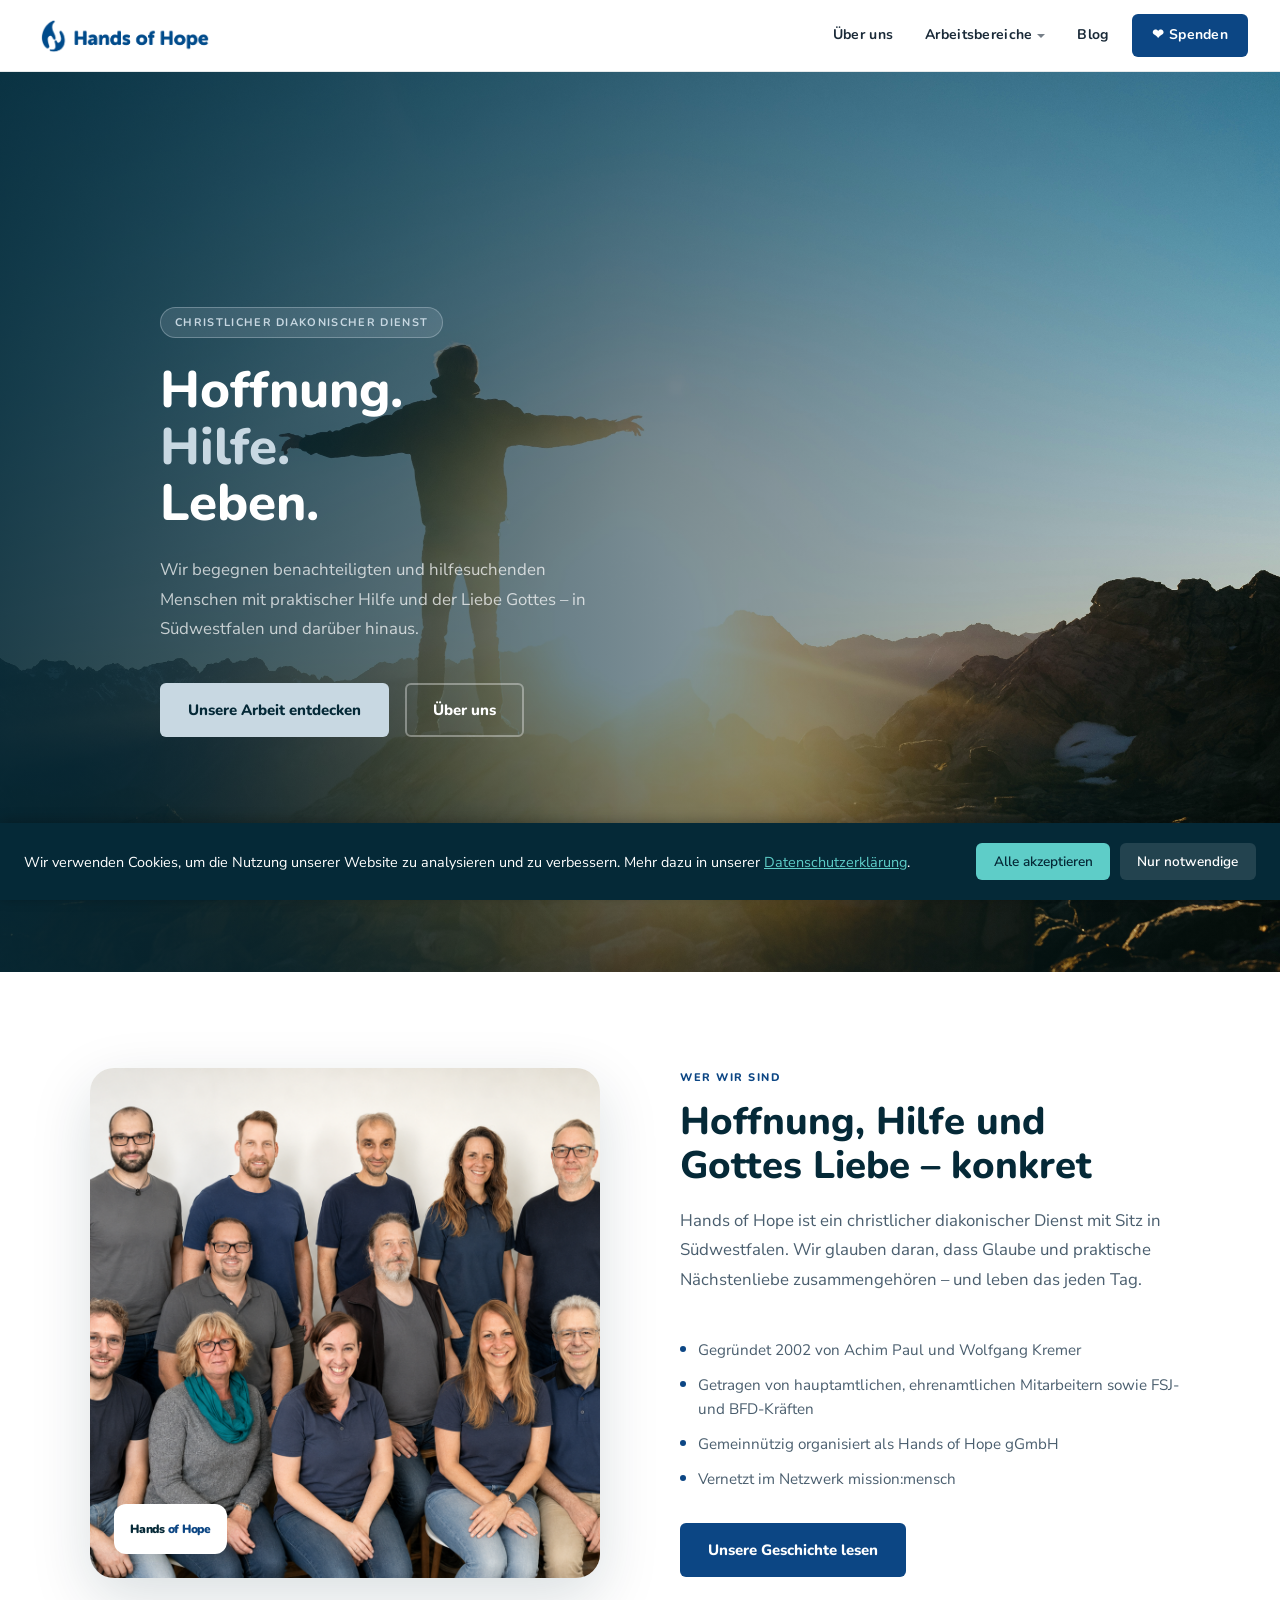
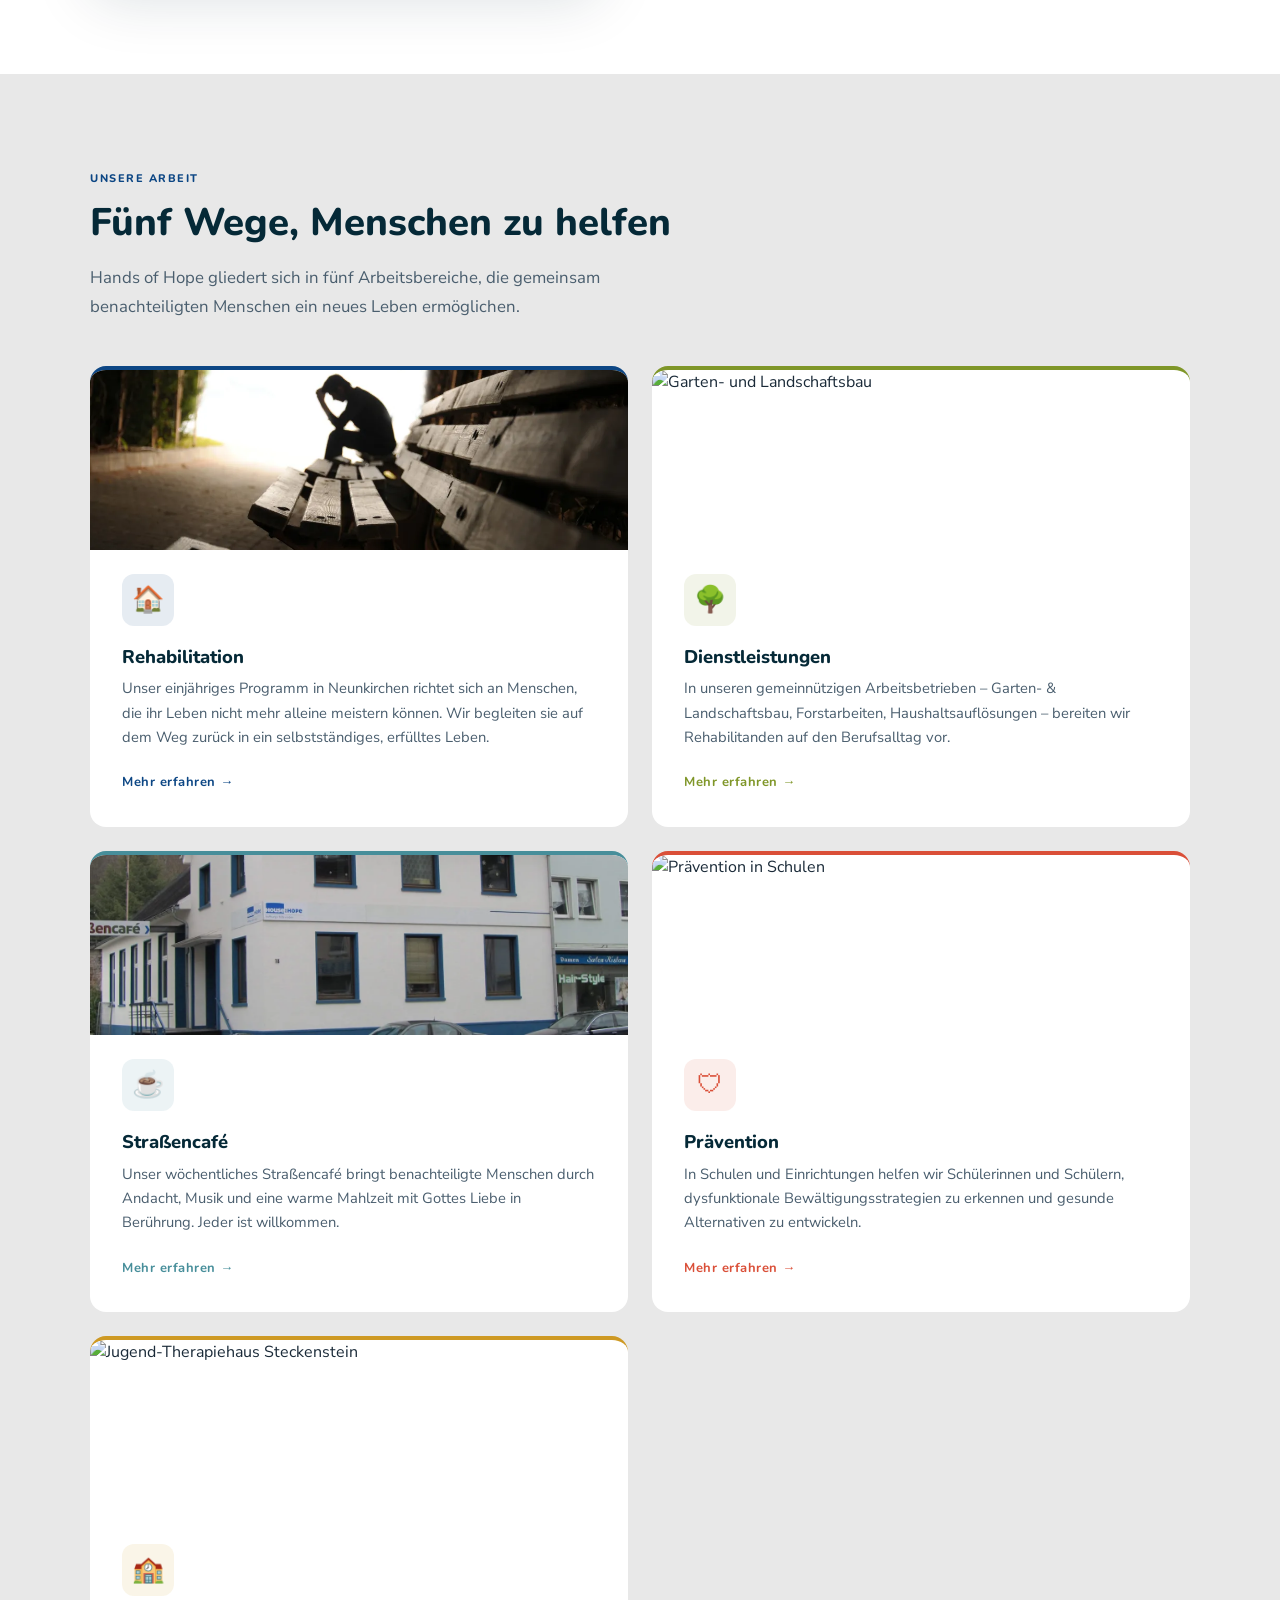
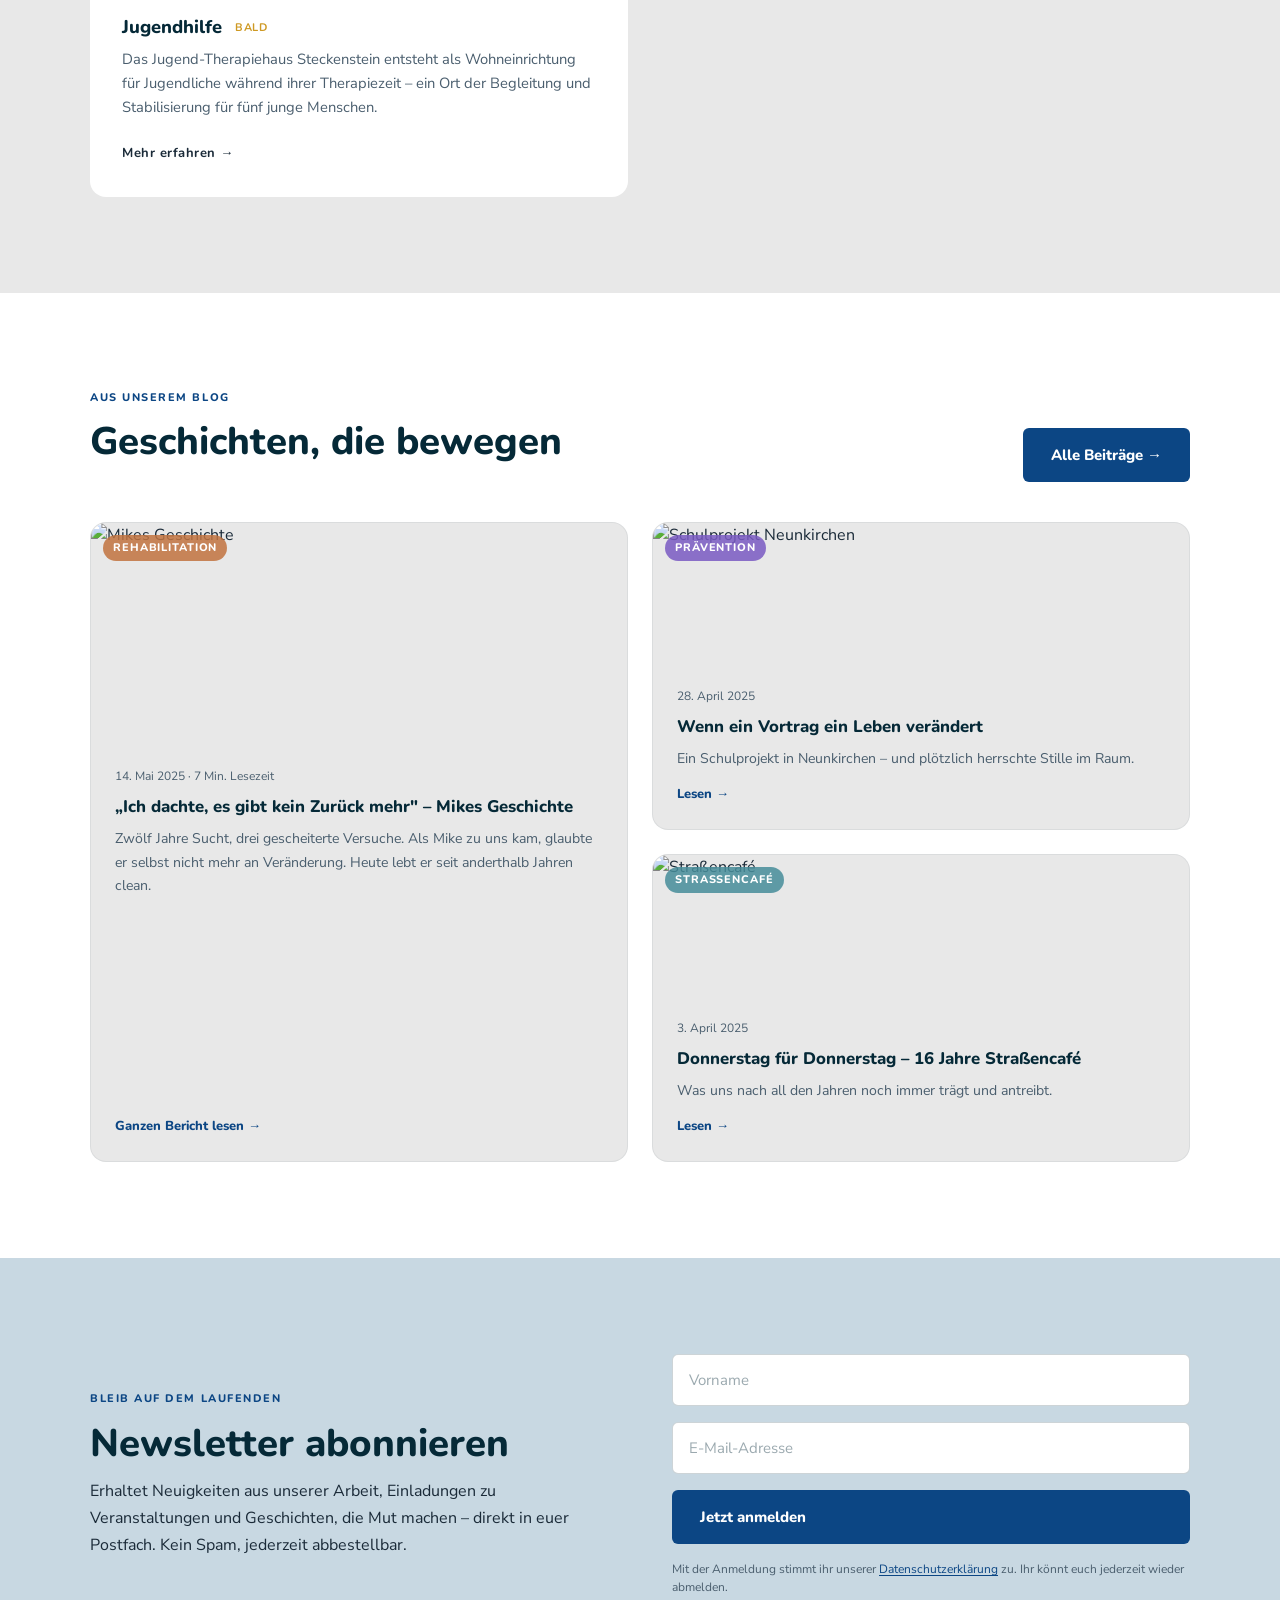
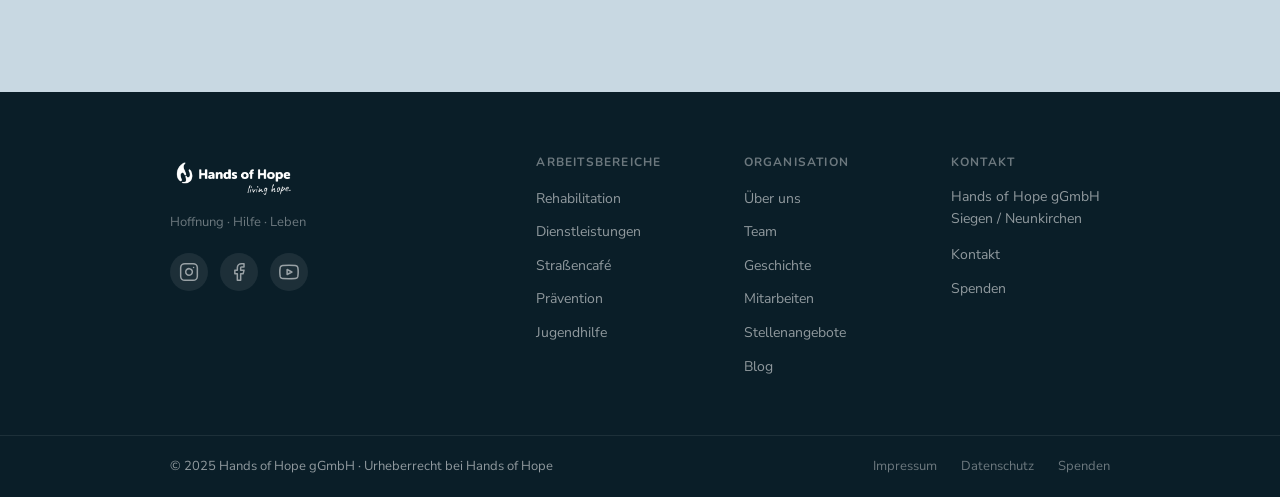
==== commit 65042b9a: "Rename House of Hope → Straßencafé, add team members, cookie banner - Replace all "House of Hope" me" ====
--- a/index.html
+++ b/index.html
@@ -340,7 +340,7 @@
               </div>
               <div class="blog-preview-body">
                 <div class="blog-preview-meta">3. April 2025</div>
-                <h3>Donnerstag für Donnerstag – 16 Jahre House of Hope</h3>
+                <h3>Donnerstag für Donnerstag – 16 Jahre Straßencafé</h3>
                 <p>Was uns nach all den Jahren noch immer trägt und antreibt.</p>
                 <span class="blog-preview-link">Lesen →</span>
               </div>
@@ -419,5 +419,6 @@
     }
   </script>
 
+<script src="scripts/cookie-banner.js"></script>
 </body>
 </html>
--- a/styles/sections.css
+++ b/styles/sections.css
@@ -11,18 +11,23 @@
 /* ── HERO ── */
 .hero {
   background: var(--dark);
-  min-height: calc(100vh - var(--nav-height));
-  display: grid;
-  grid-template-columns: 1fr 1fr;
-  overflow: hidden;
+  position: relative;
+  min-height: 100svh;
+  overflow: hidden;
+  display: flex;
+  align-items: center;
 }
 
 .hero-content {
+  position: relative;
+  z-index: 1;
   display: flex;
   flex-direction: column;
-  justify-content: center;
-  padding: 5rem 4rem 5rem 5rem;
+  justify-content: flex-start;
+  padding: clamp(4rem, 10svh, 7rem) 4rem clamp(4rem, 10svh, 7rem) 5rem;
   color: var(--white);
+  max-width: 700px;
+  width: 100%;
 }
 
 .hero-tag {
@@ -68,7 +73,9 @@
 }
 
 .hero-visual {
-  position: relative;
+  position: absolute;
+  inset: 0;
+  z-index: 0;
   overflow: hidden;
 }
 
@@ -87,10 +94,7 @@
 .hero-photo-overlay {
   position: absolute;
   inset: 0;
-  background: linear-gradient(135deg, rgba(5,41,55,0.45) 0%, rgba(12,70,132,0.28) 100%);
-  display: flex;
-  align-items: center;
-  justify-content: center;
+  background: linear-gradient(to right, rgba(5,41,55,0.88) 0%, rgba(5,41,55,0.58) 45%, rgba(5,41,55,0.15) 100%);
 }
 
 /* Subpage hero (shorter) */
--- a/styles/responsive.css
+++ b/styles/responsive.css
@@ -22,15 +22,14 @@
   .grid-3 { grid-template-columns: 1fr 1fr; }
   .grid-4 { grid-template-columns: 1fr 1fr; }
 
-  /* Hero */
-  .hero {
-    grid-template-columns: 1fr;
-    min-height: auto;
+  /* Hero – mobile padding and overlay direction */
+  .hero-content {
+    padding: clamp(4rem, 10svh, 6rem) 1.5rem clamp(3rem, 8svh, 5rem) 1.5rem;
+    max-width: 100%;
   }
-  .hero-content {
-    padding: 3.5rem 2rem 3rem;
+  .hero-photo-overlay {
+    background: linear-gradient(to bottom, rgba(5,41,55,0.45) 0%, rgba(5,41,55,0.85) 70%);
   }
-  .hero-visual { display: none; }
 
   /* Bereiche */
   .bereiche-grid { grid-template-columns: 1fr; }
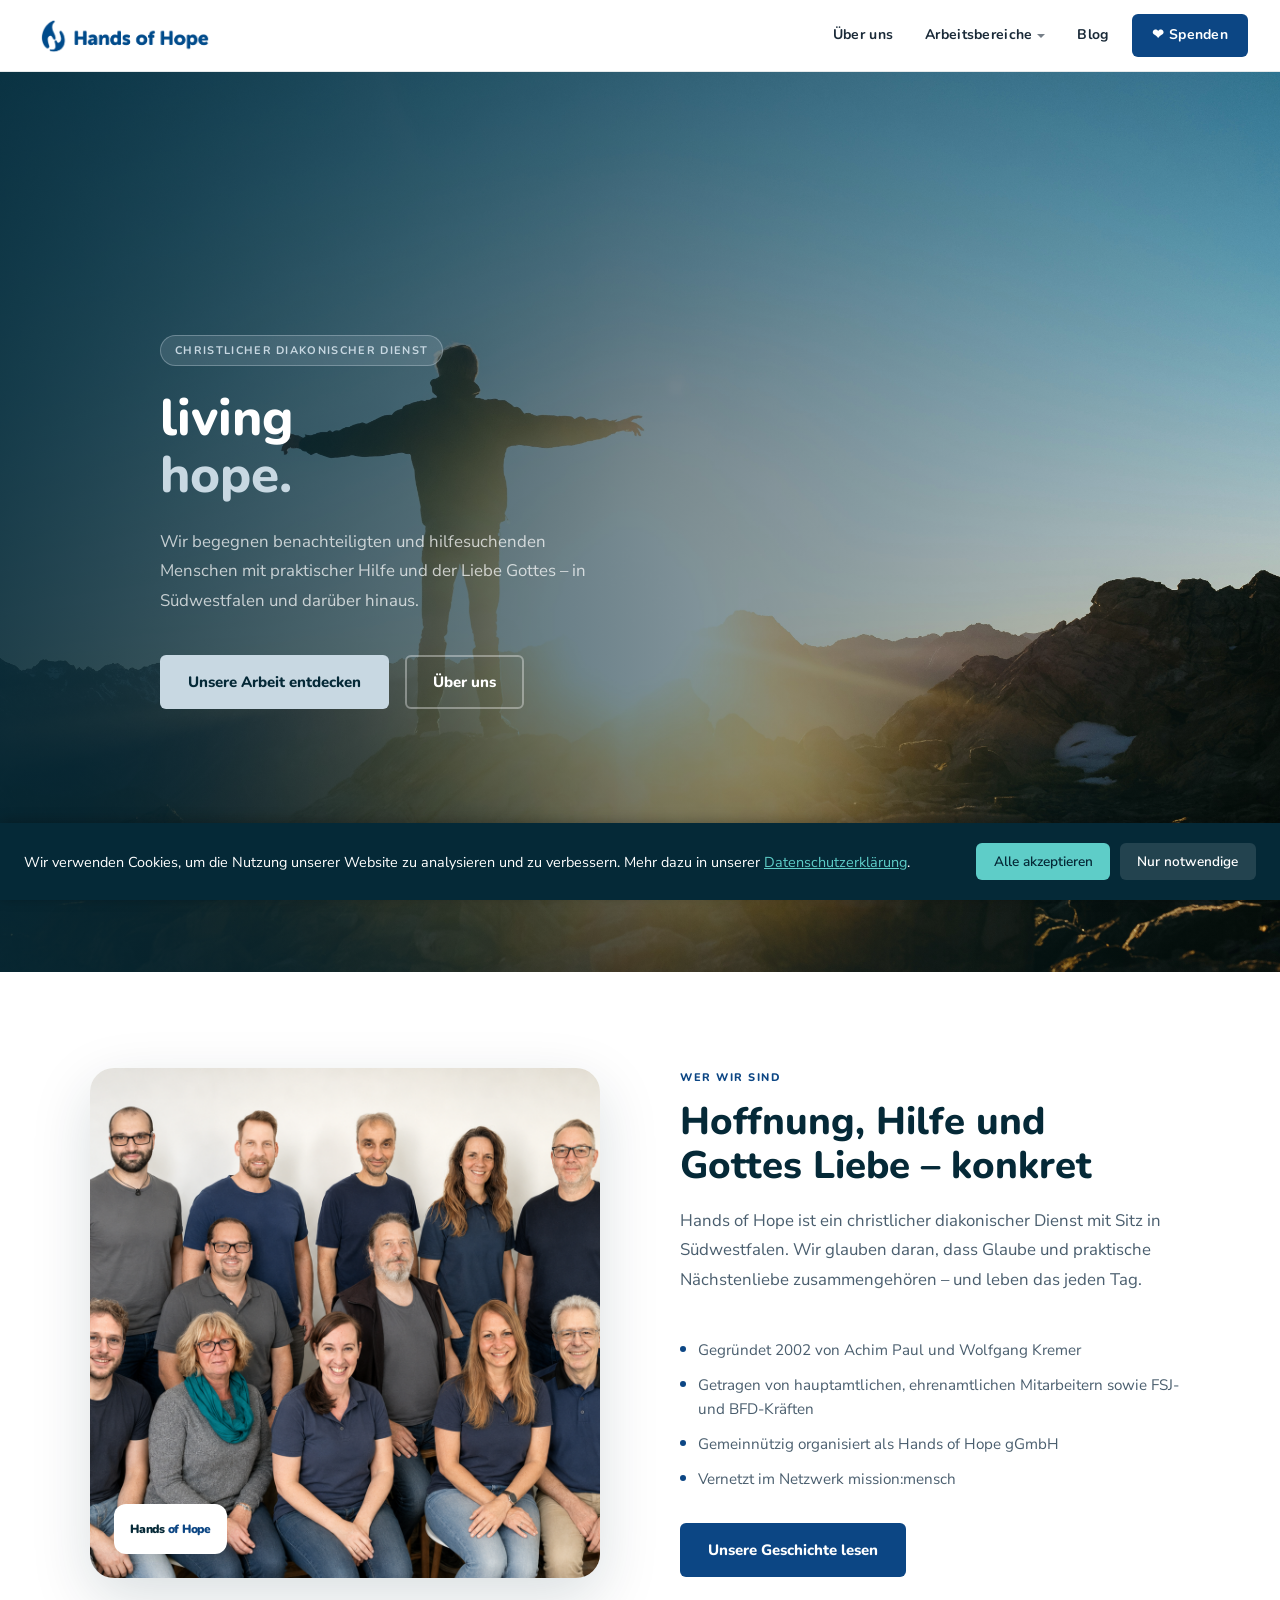
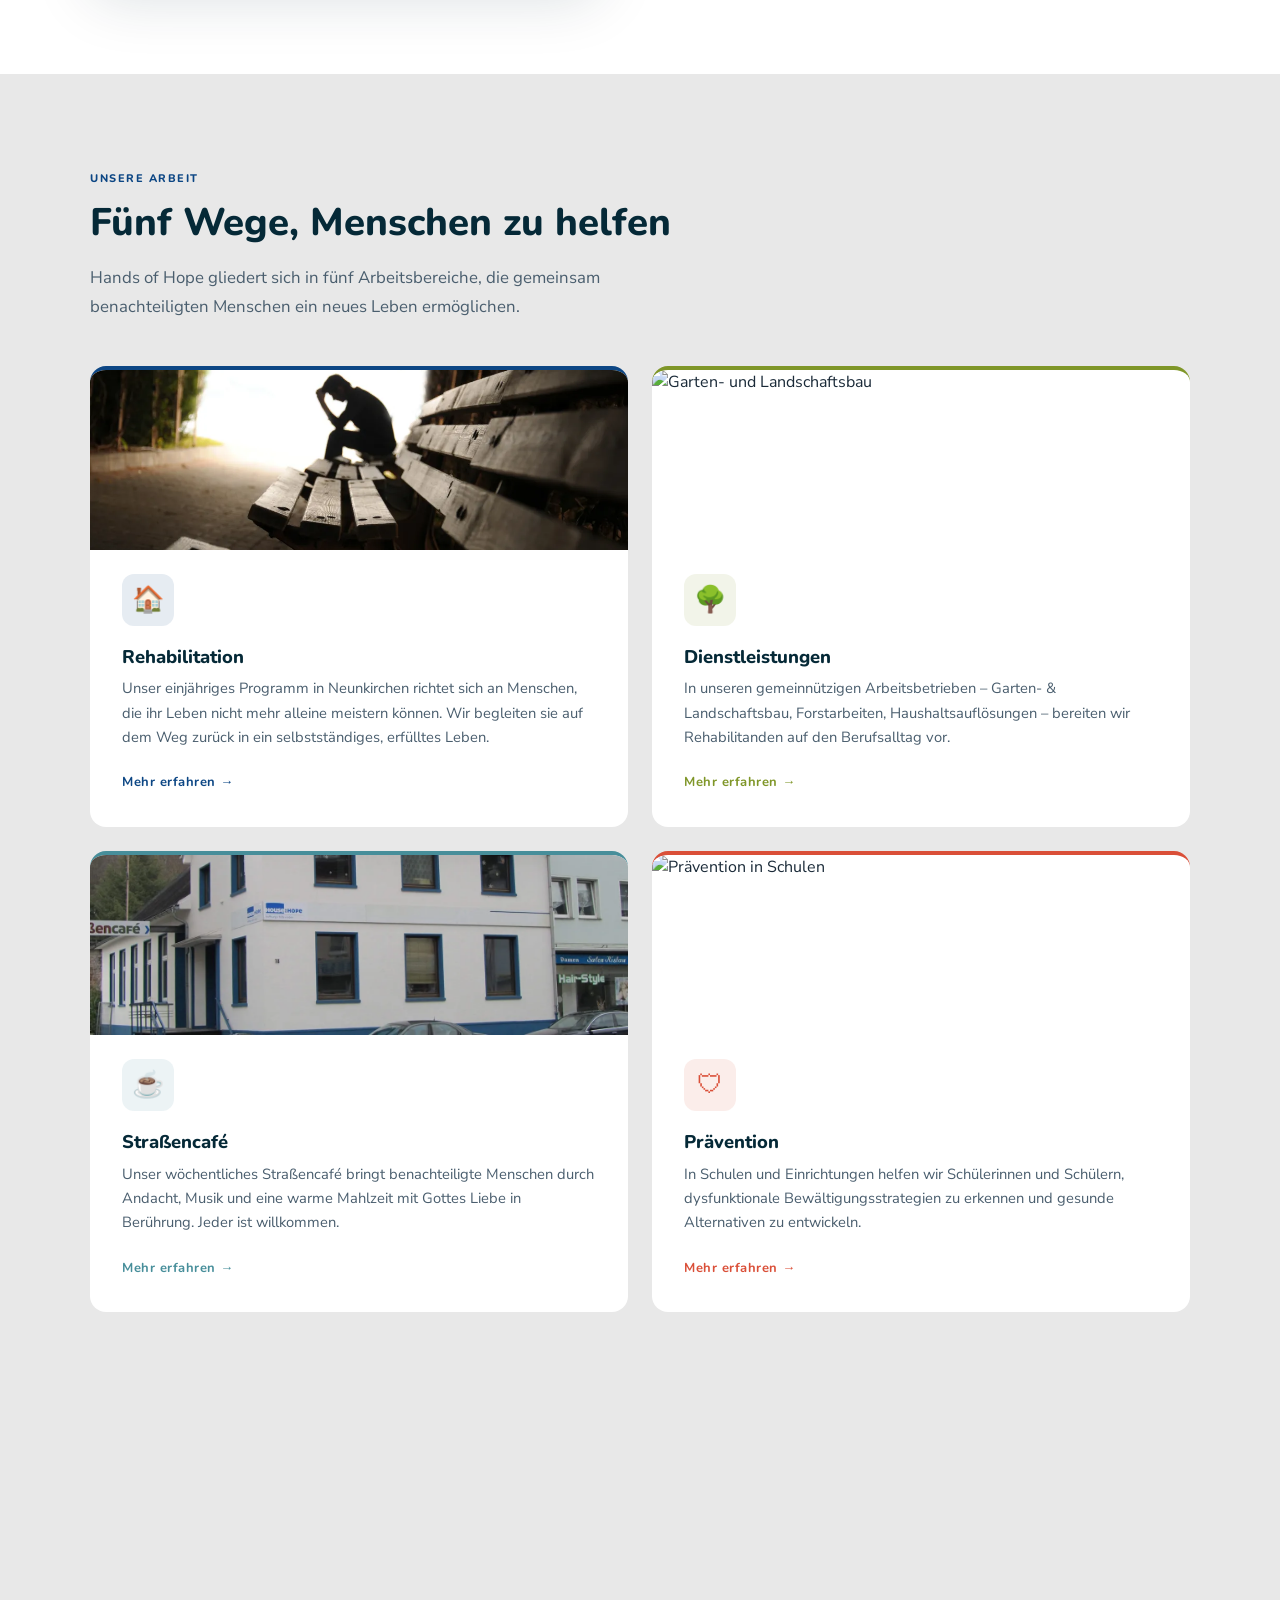
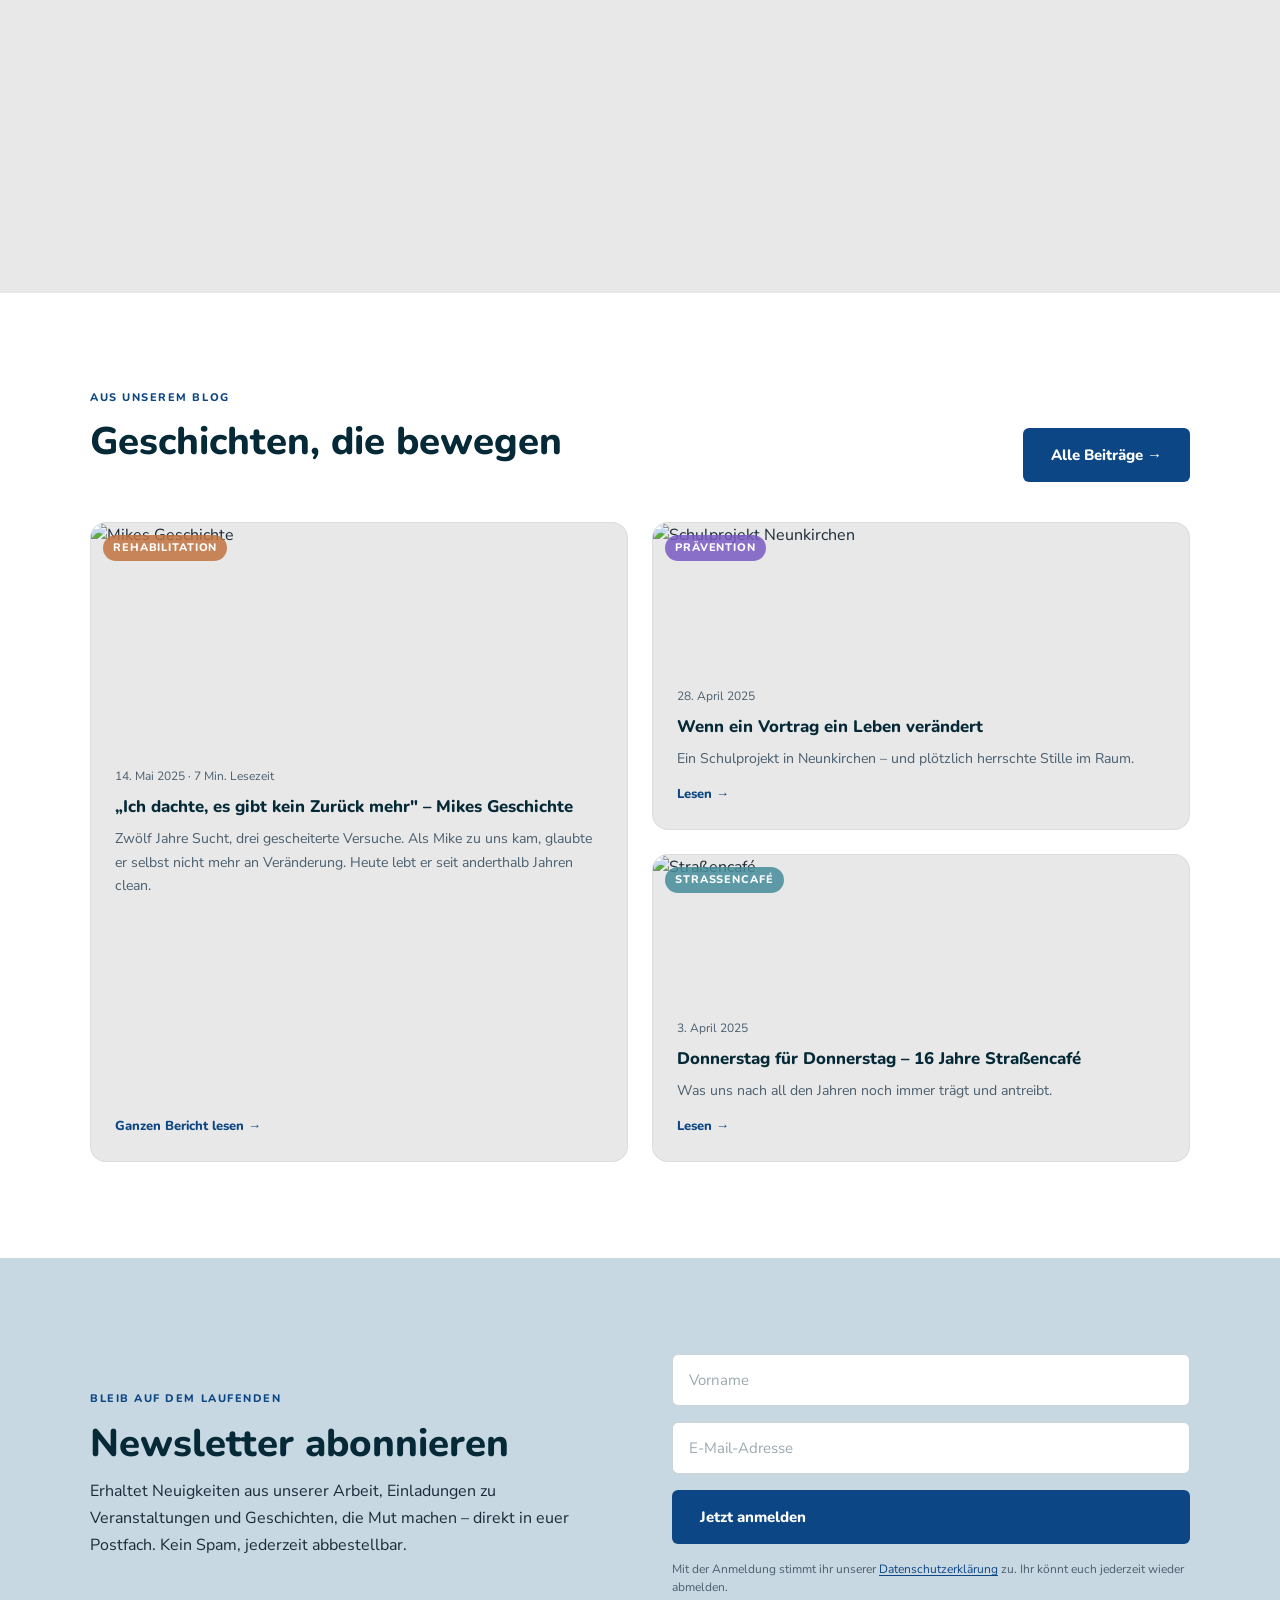
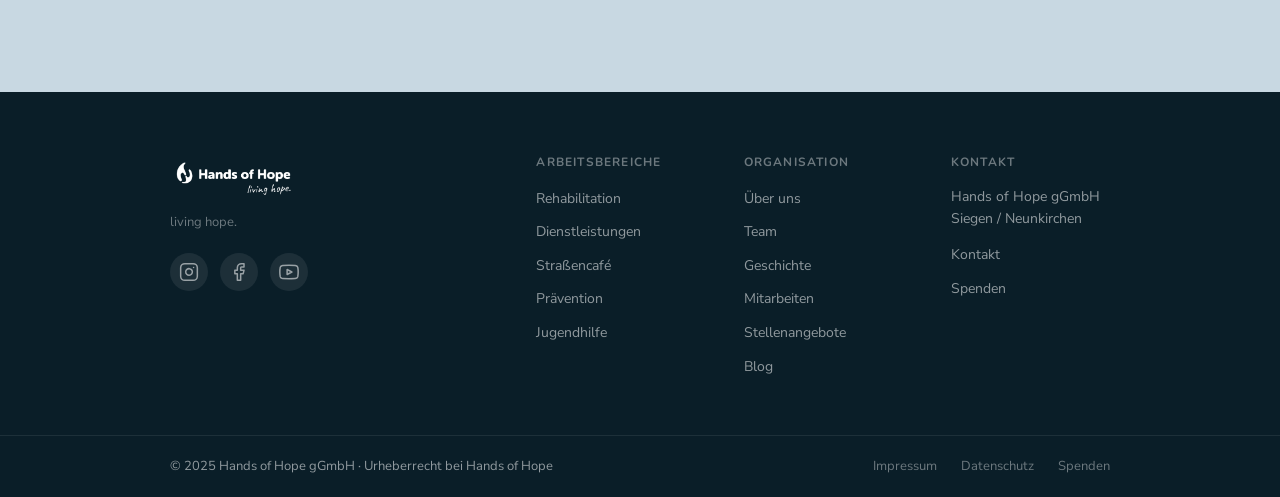
==== commit 3db44393: "Update slogan from "Hoffnung · Hilfe · Leben" to "living hope." - index.html: hero h1 and page title" ====
--- a/index.html
+++ b/index.html
@@ -4,7 +4,7 @@
   <meta charset="UTF-8">
   <meta name="viewport" content="width=device-width, initial-scale=1.0">
   <meta name="description" content="Hands of Hope – Christlicher diakonischer Dienst in Südwestfalen. Rehabilitation, Dienstleistungen, Straßencafé und Prävention.">
-  <title>Hands of Hope – Hoffnung · Hilfe · Leben</title>
+  <title>Hands of Hope – living hope.</title>
 
   <!-- Favicons (Platzhalter – bitte austauschen) -->
   <!-- <link rel="icon" href="assets/favicons/favicon.ico"> -->
@@ -127,9 +127,8 @@
       <div class="hero-content">
         <span class="hero-tag">Christlicher diakonischer Dienst</span>
         <h1>
-          Hoffnung.<br>
-          <em>Hilfe.</em><br>
-          Leben.
+          living<br>
+          <em>hope.</em>
         </h1>
         <p class="hero-sub">
           Wir begegnen benachteiligten und hilfesuchenden Menschen mit praktischer Hilfe und der Liebe Gottes – in Südwestfalen und darüber hinaus.
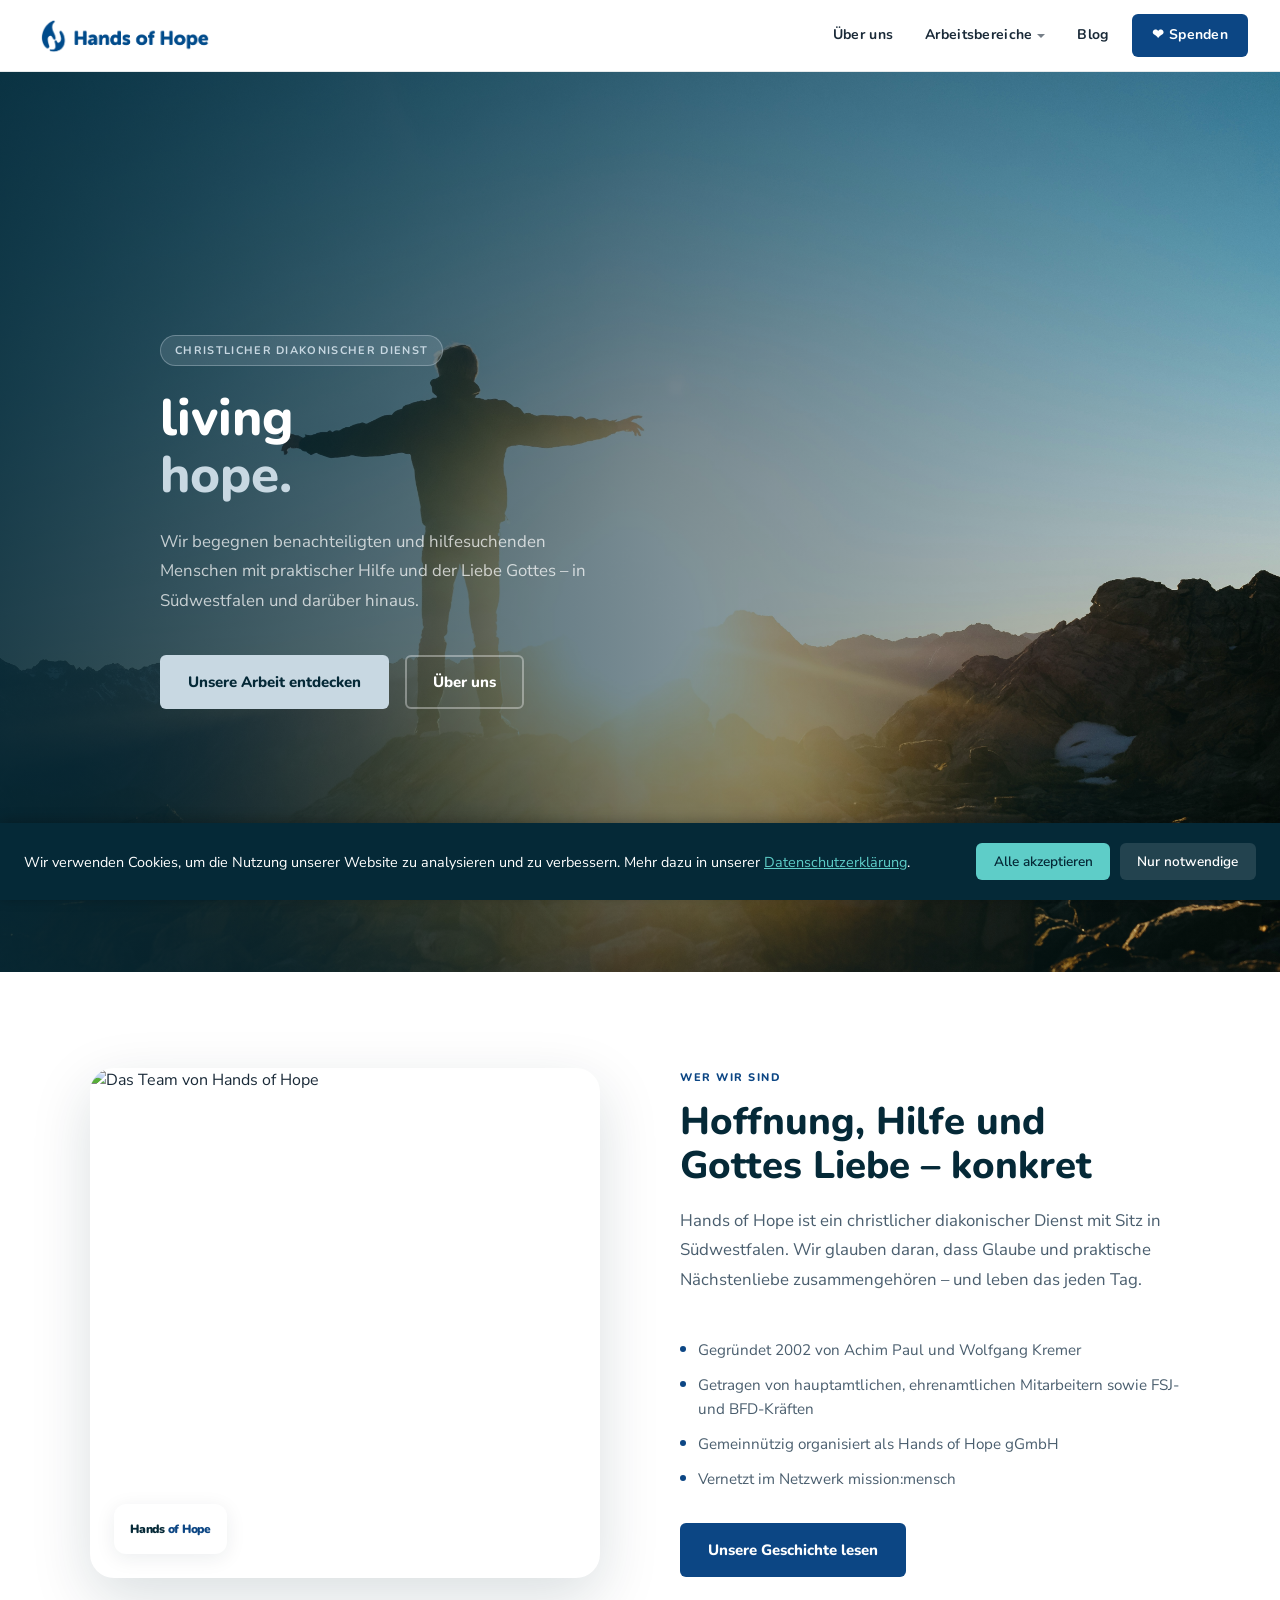
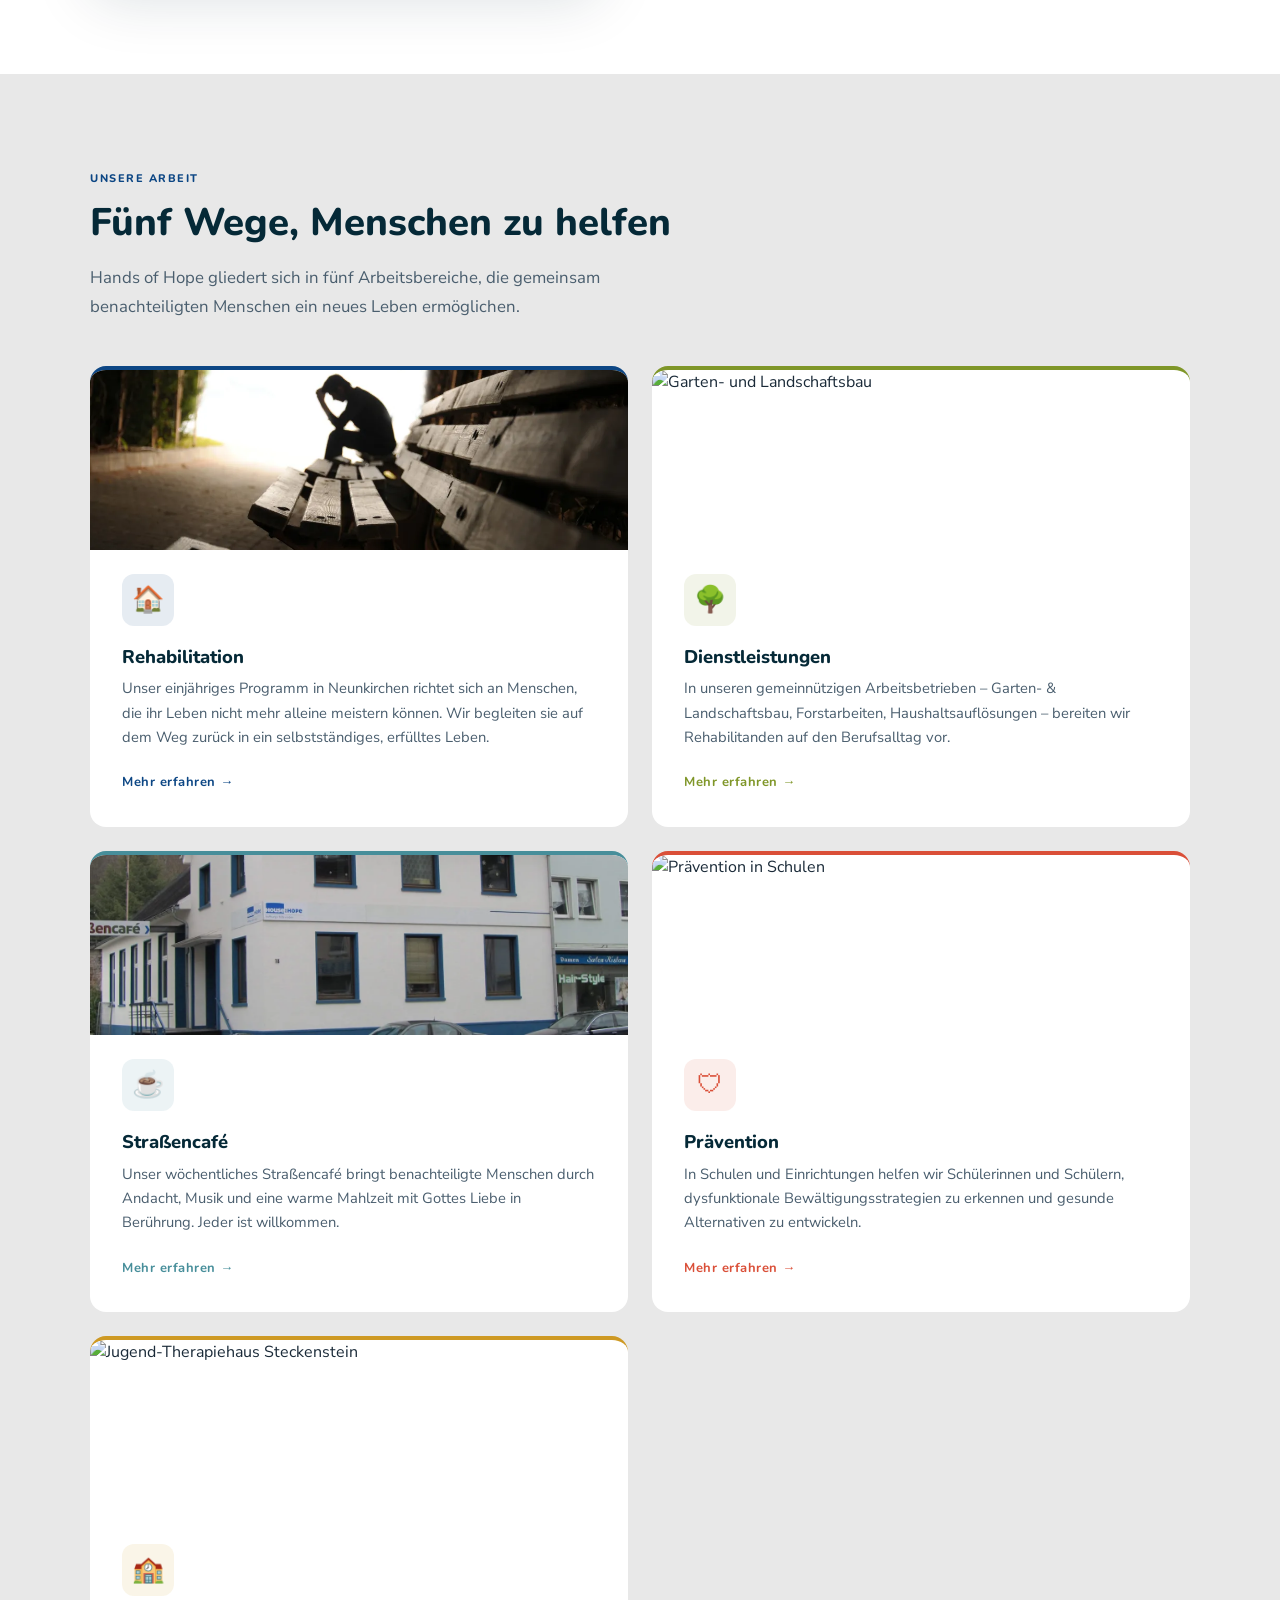
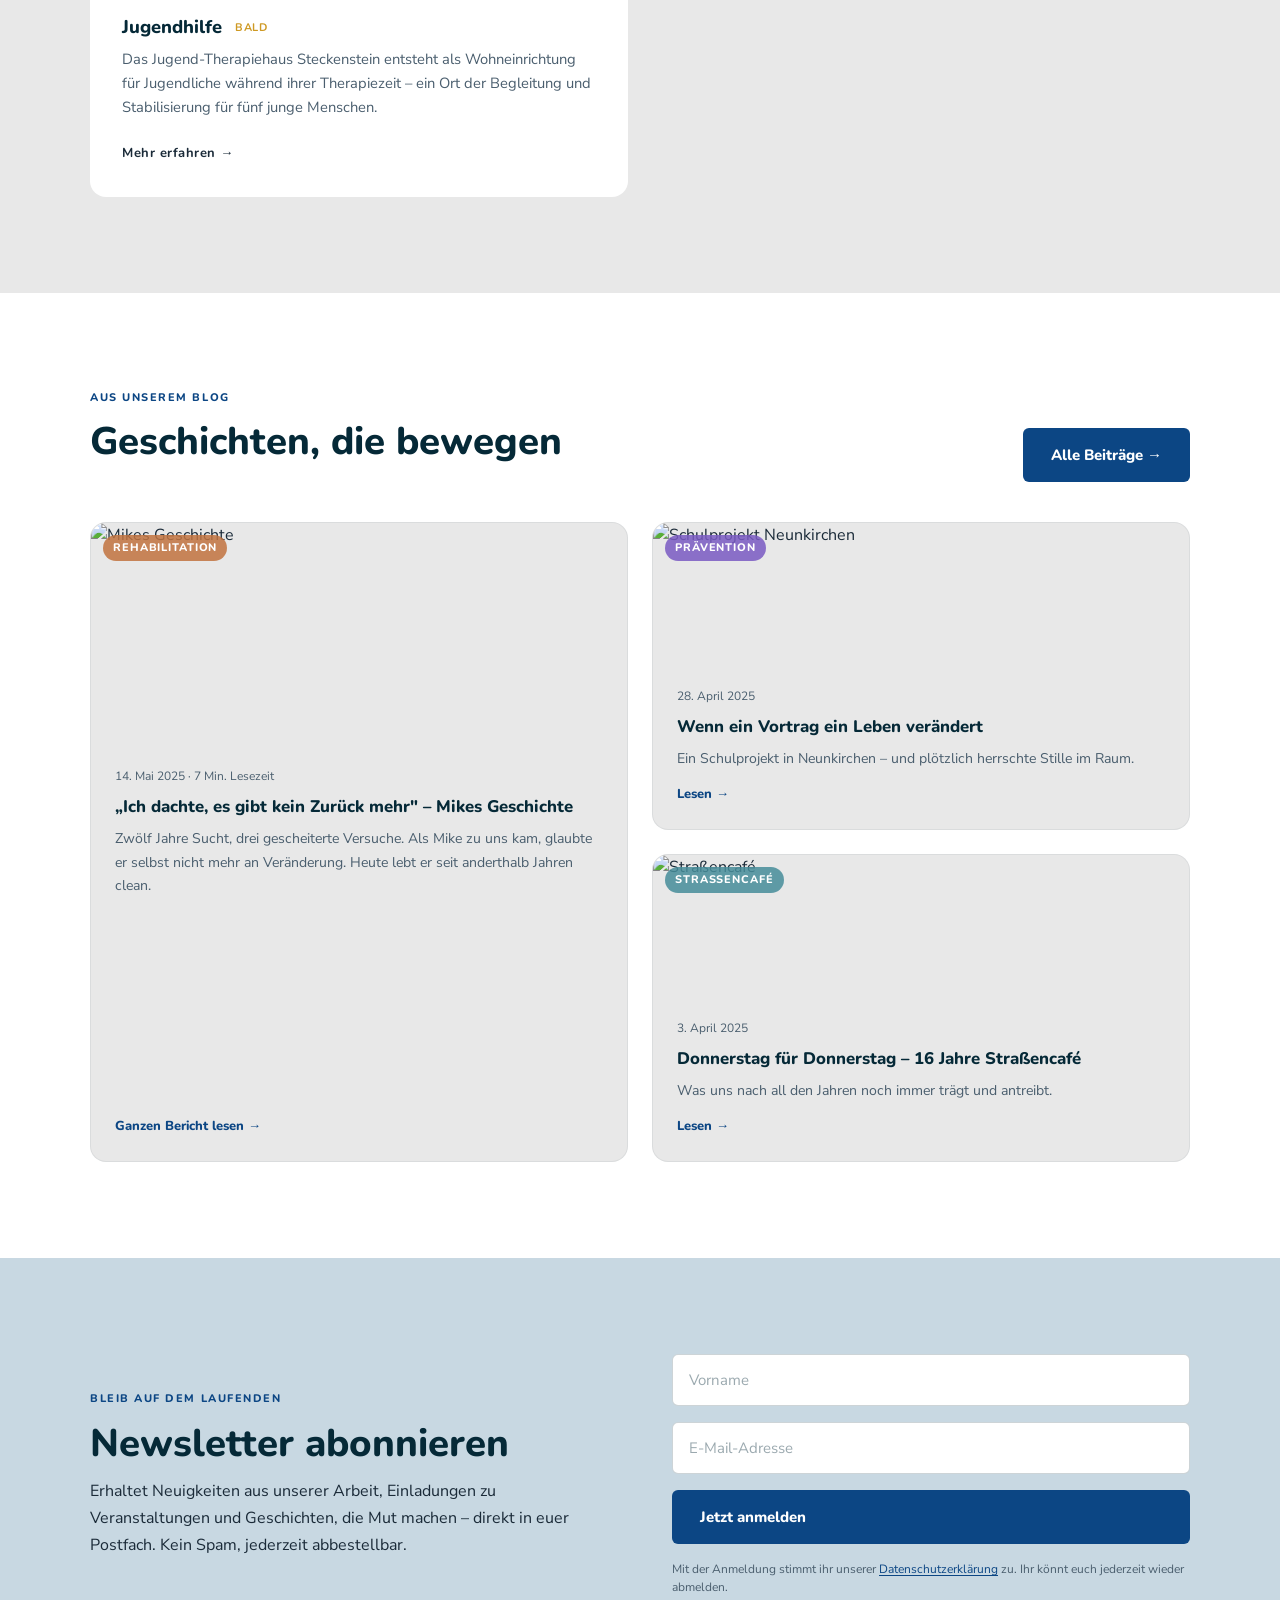
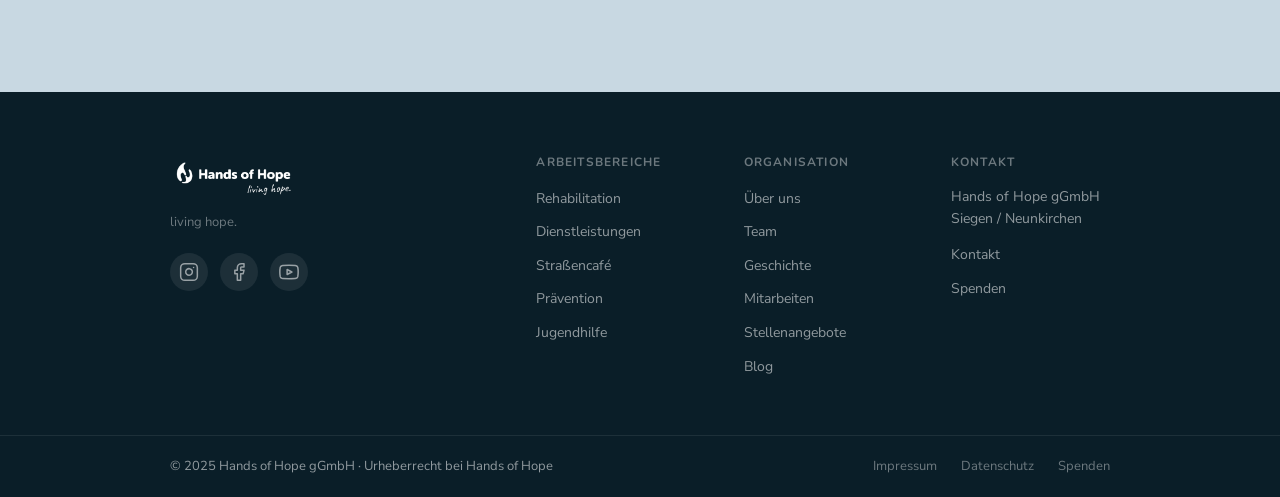
==== commit 19ad6d96: "Update index.html" ====
--- a/index.html
+++ b/index.html
@@ -161,7 +161,7 @@
 
         <div class="ueber-photo-wrap reveal">
           <img
-            src="ueber-uns/teamfoto.png"
+            src="ueber-uns/teamfoto.jpg"
             alt="Das Team von Hands of Hope"
             loading="lazy"
           >
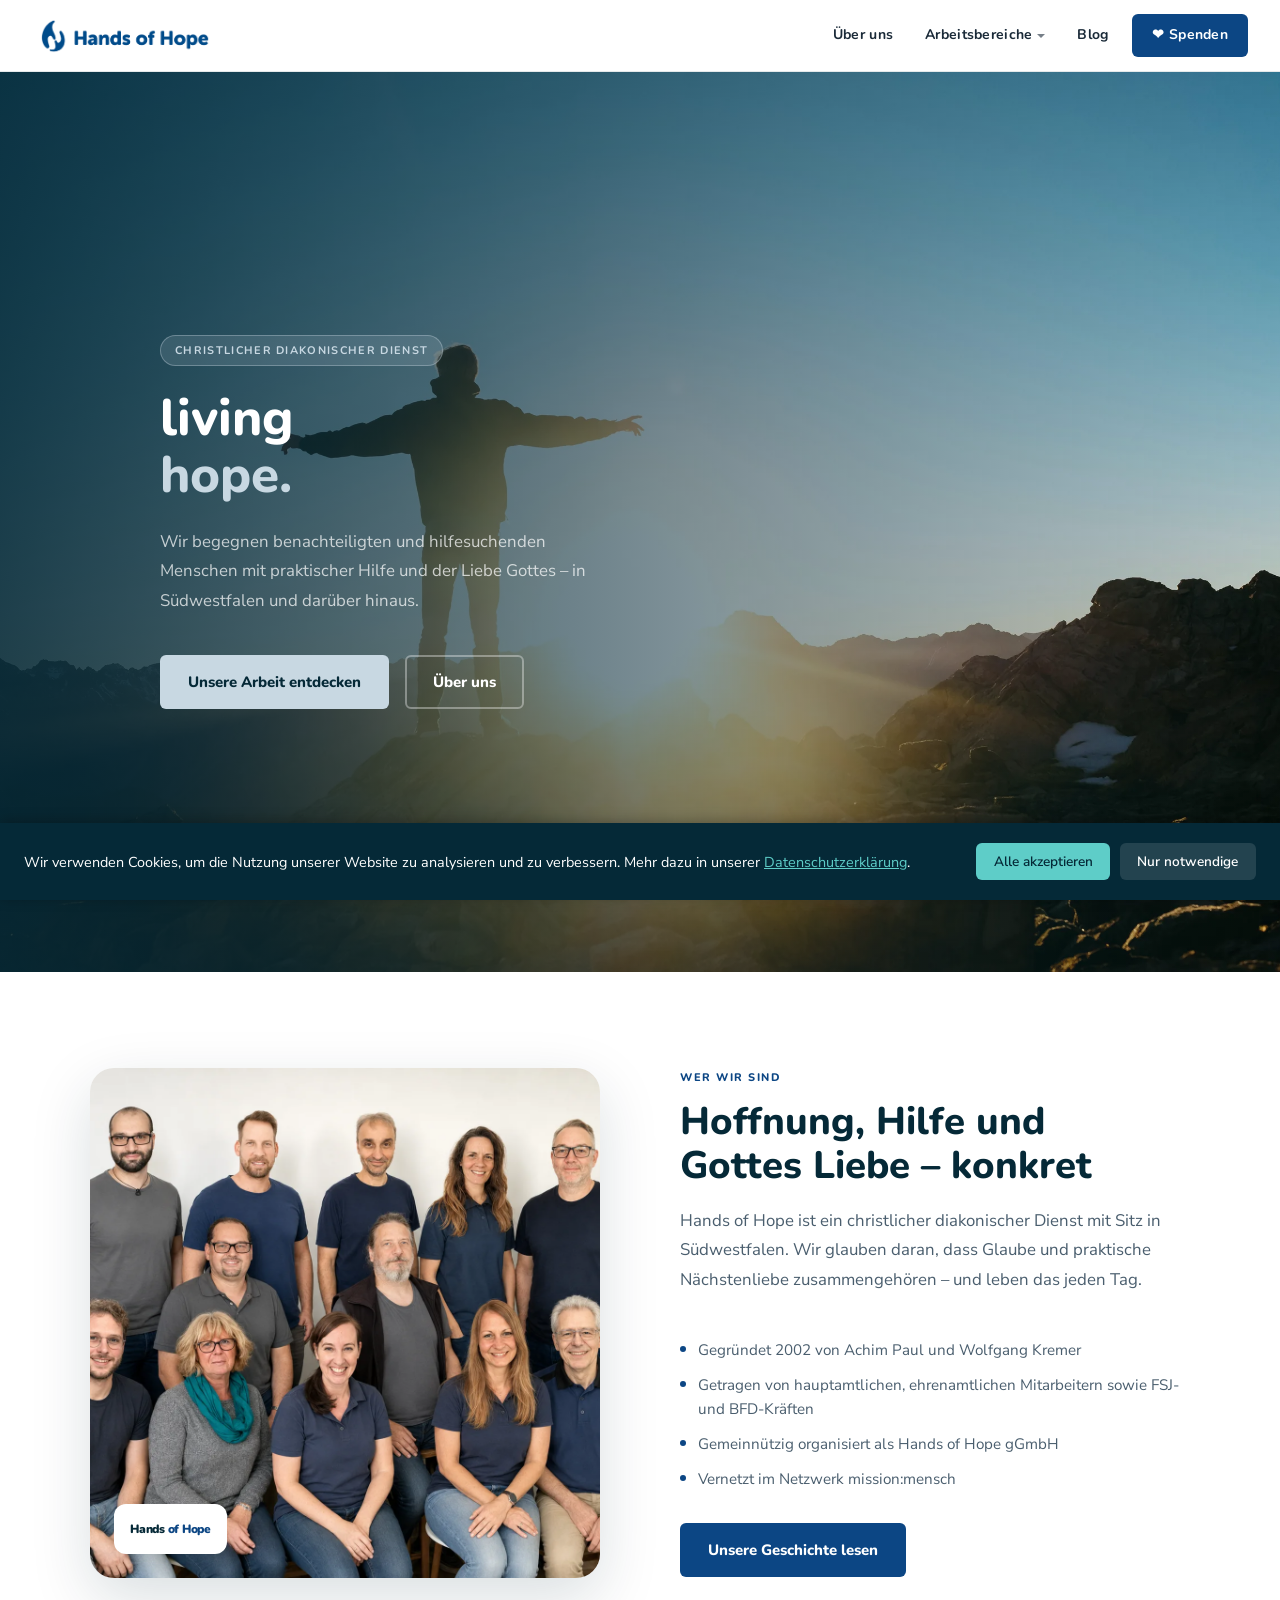
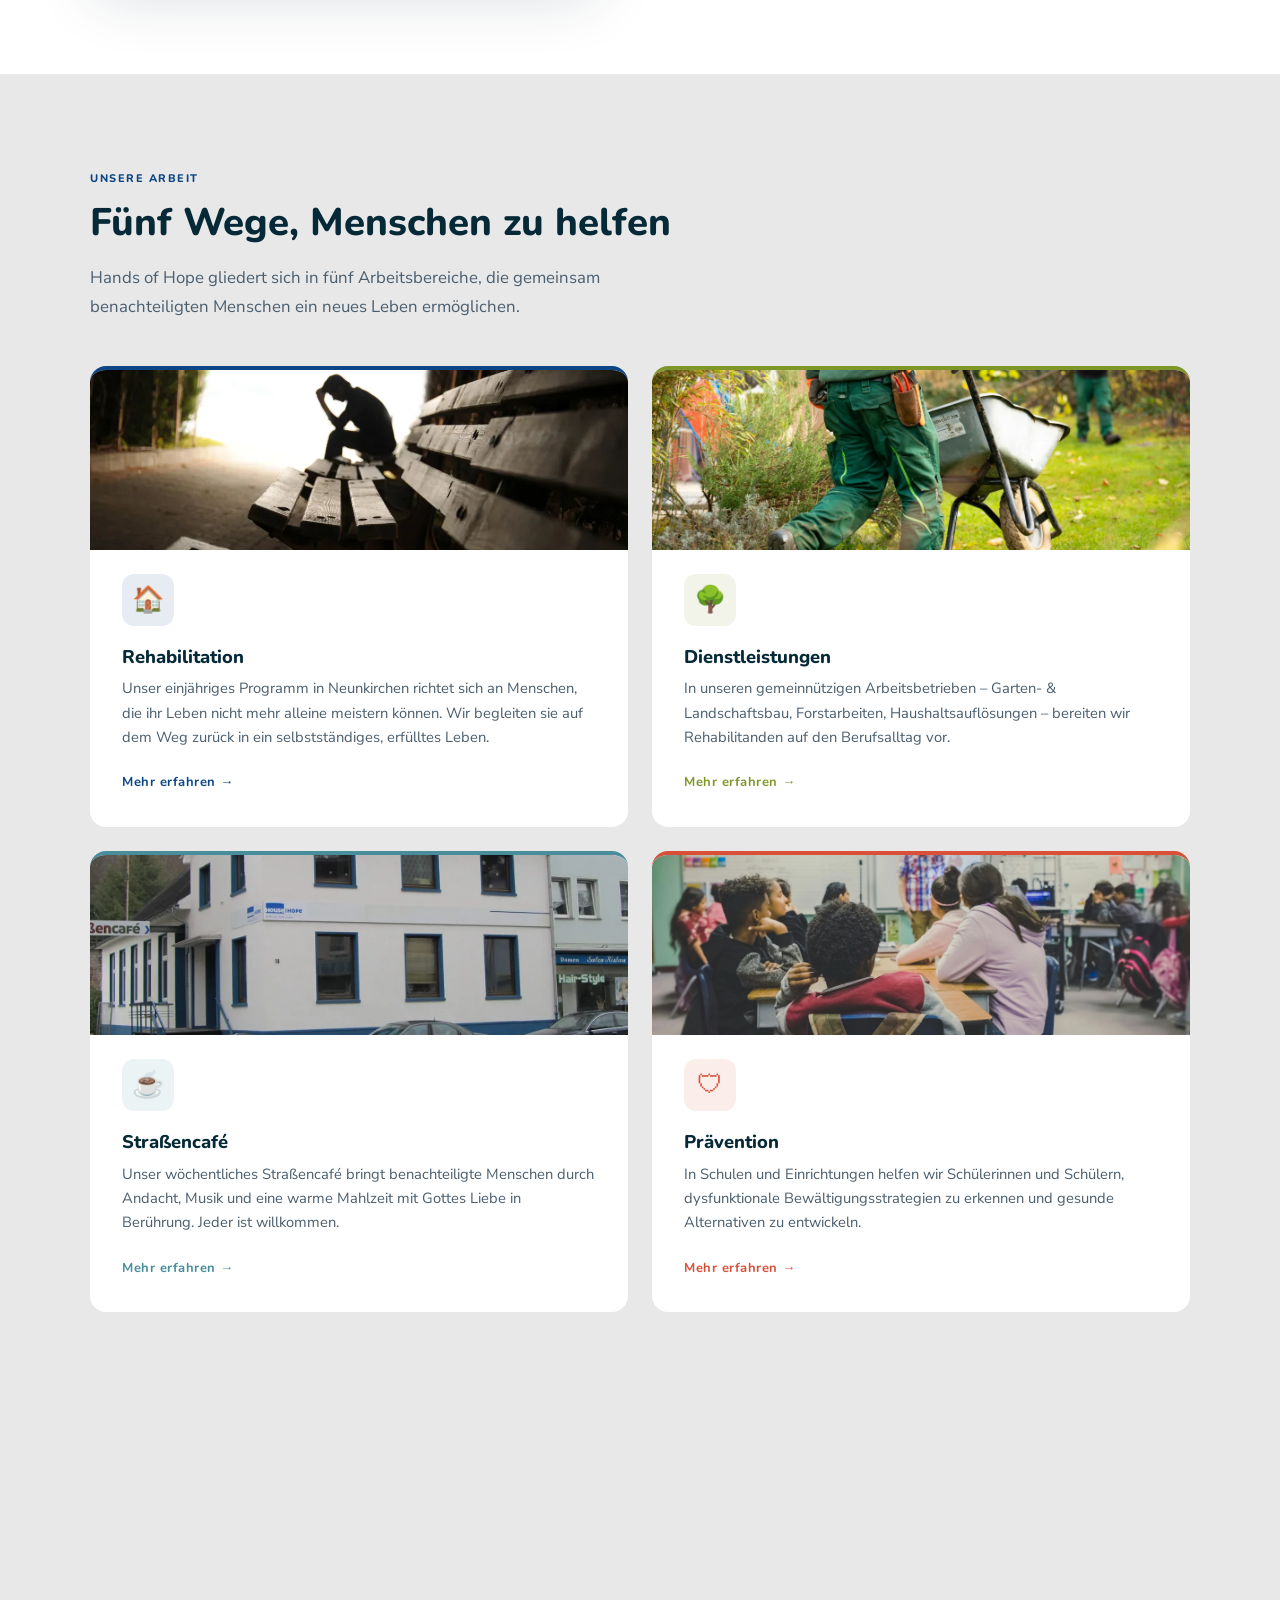
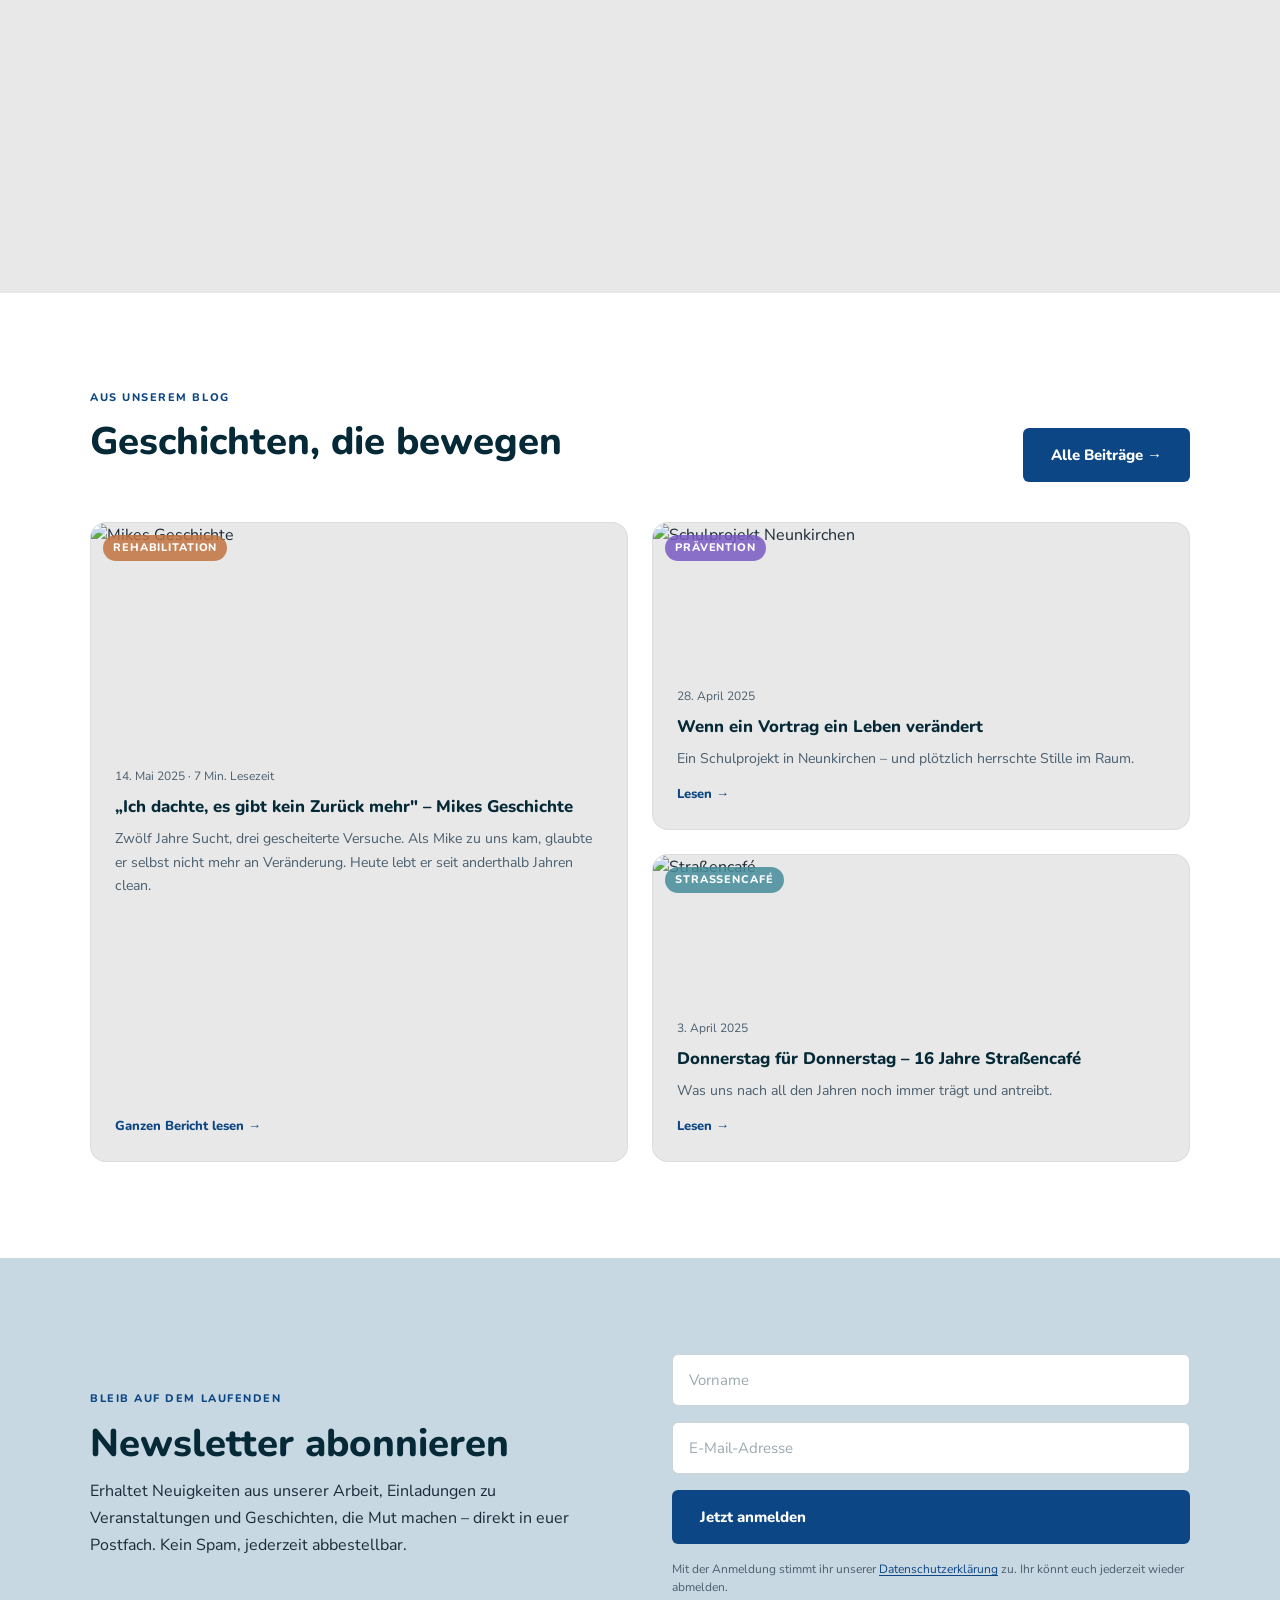
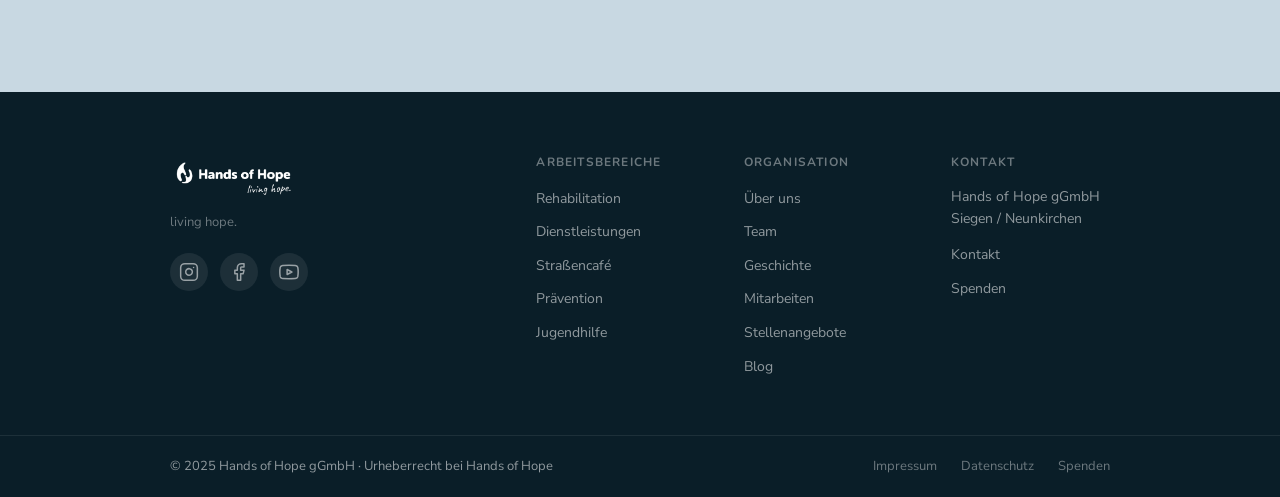
==== commit f4e13f50: "Convert all images to WebP for faster loading Before → After: - hero-startseite:         1366K → 72K" ====
--- a/index.html
+++ b/index.html
@@ -143,7 +143,7 @@
         <div class="hero-photo-wrap">
           <!-- Eigenes Foto: assets/global/hero-startseite.webp -->
           <img
-            src="assets/global/hero-startseite.jpg"
+            src="assets/global/hero-startseite.webp"
             alt="Verzeweifelter Mensch"
             loading="eager"
           >
@@ -161,7 +161,7 @@
 
         <div class="ueber-photo-wrap reveal">
           <img
-            src="ueber-uns/teamfoto.jpg"
+            src="ueber-uns/teamfoto.webp"
             alt="Das Team von Hands of Hope"
             loading="lazy"
           >
@@ -208,7 +208,7 @@
           <a href="rehabilitation/" class="bereich-card reha reveal">
             <div class="bereich-img">
               <img
-                src="assets/global/karte-rehabilitation.jpg"
+                src="assets/global/karte-rehabilitation.webp"
                 alt="Rehabilitation – Wohngemeinschaft"
                 loading="lazy"
               >
@@ -224,7 +224,7 @@
           <a href="dienstleistungen/" class="bereich-card dienst reveal reveal-delay-1">
             <div class="bereich-img">
               <img
-                src="assets/global/karte-dienstleistungen.jpg"
+                src="assets/global/karte-dienstleistungen.webp"
                 alt="Garten- und Landschaftsbau"
                 loading="lazy"
               >
@@ -240,7 +240,7 @@
           <a href="strassencafe/" class="bereich-card cafe reveal reveal-delay-2">
             <div class="bereich-img">
               <img
-                src="assets/global/karte-strassencafe.jpg"
+                src="assets/global/karte-strassencafe.webp"
                 alt="Straßencafé – Gemeinschaft"
                 loading="lazy"
               >
@@ -256,7 +256,7 @@
           <a href="praevention/" class="bereich-card prev reveal reveal-delay-3">
             <div class="bereich-img">
               <img
-                src="assets/global/karte-praevention.jpg"
+                src="assets/global/karte-praevention.webp"
                 alt="Prävention in Schulen"
                 loading="lazy"
               >
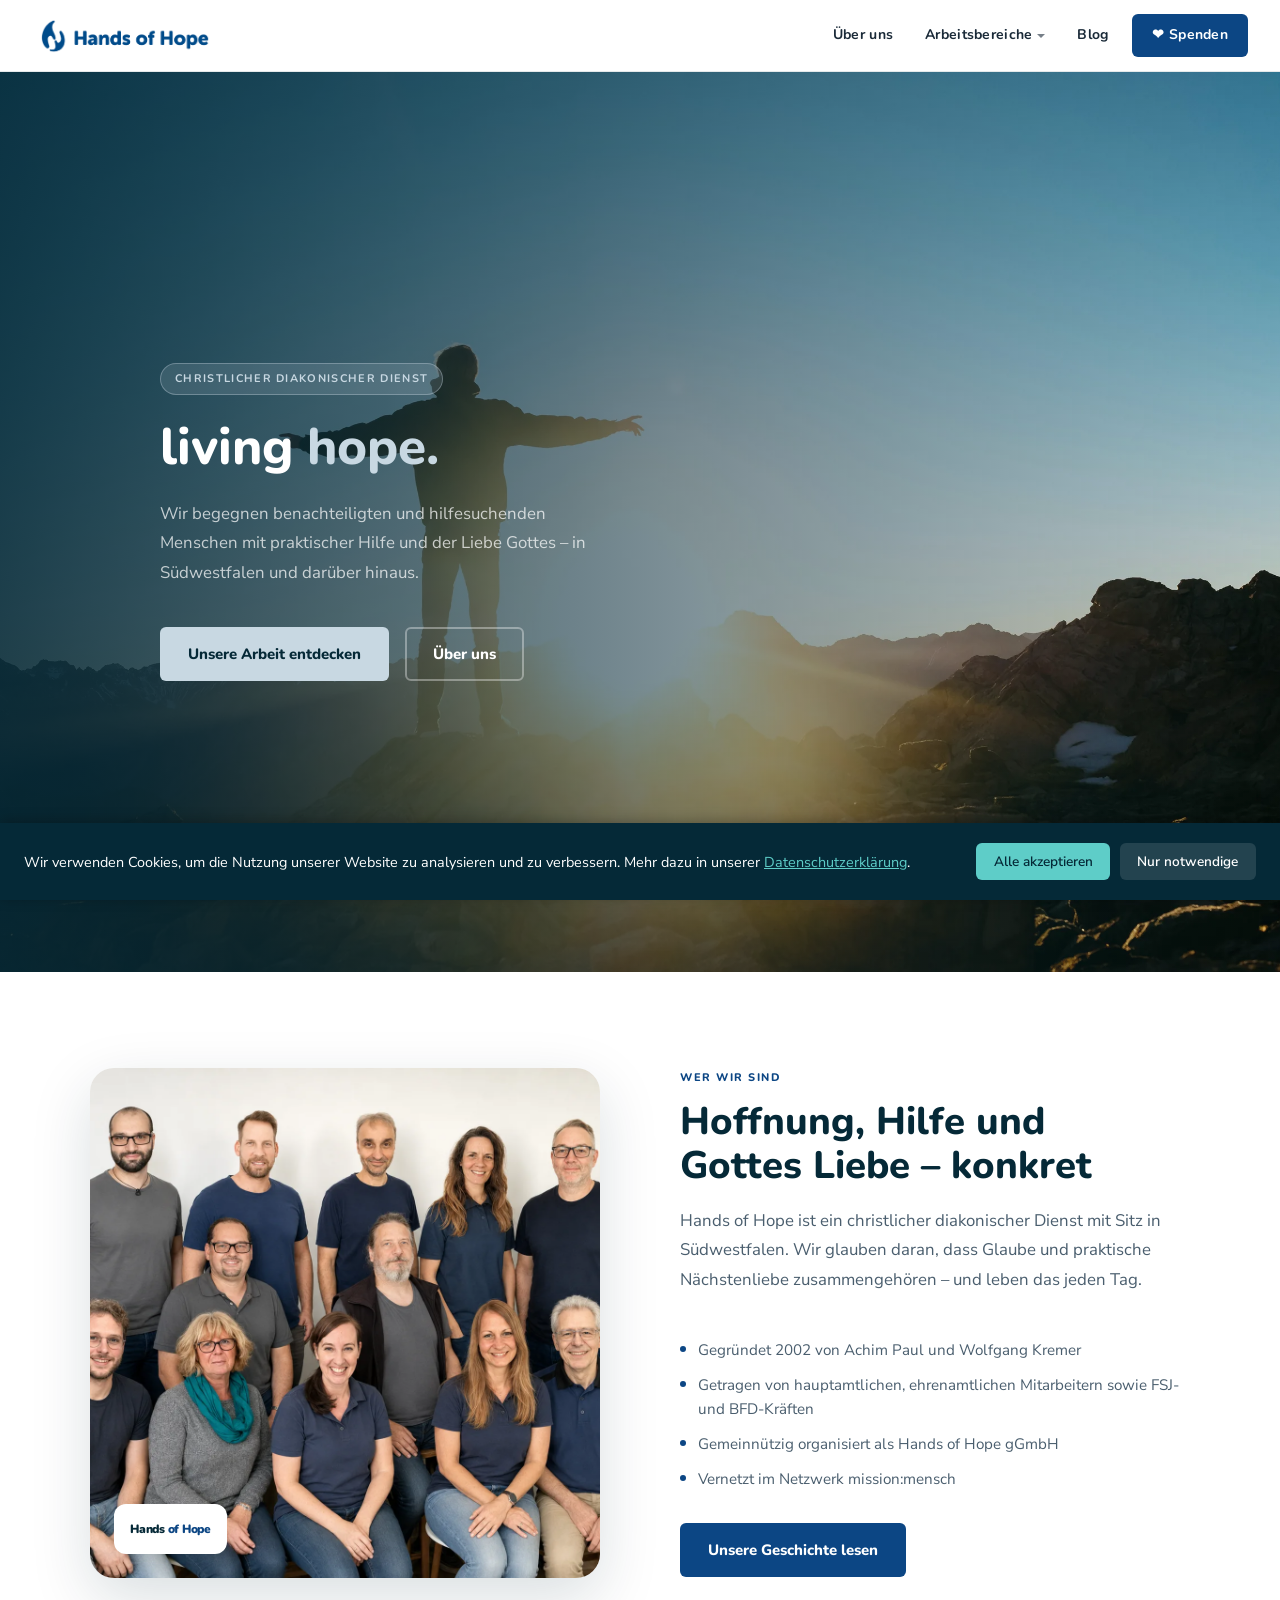
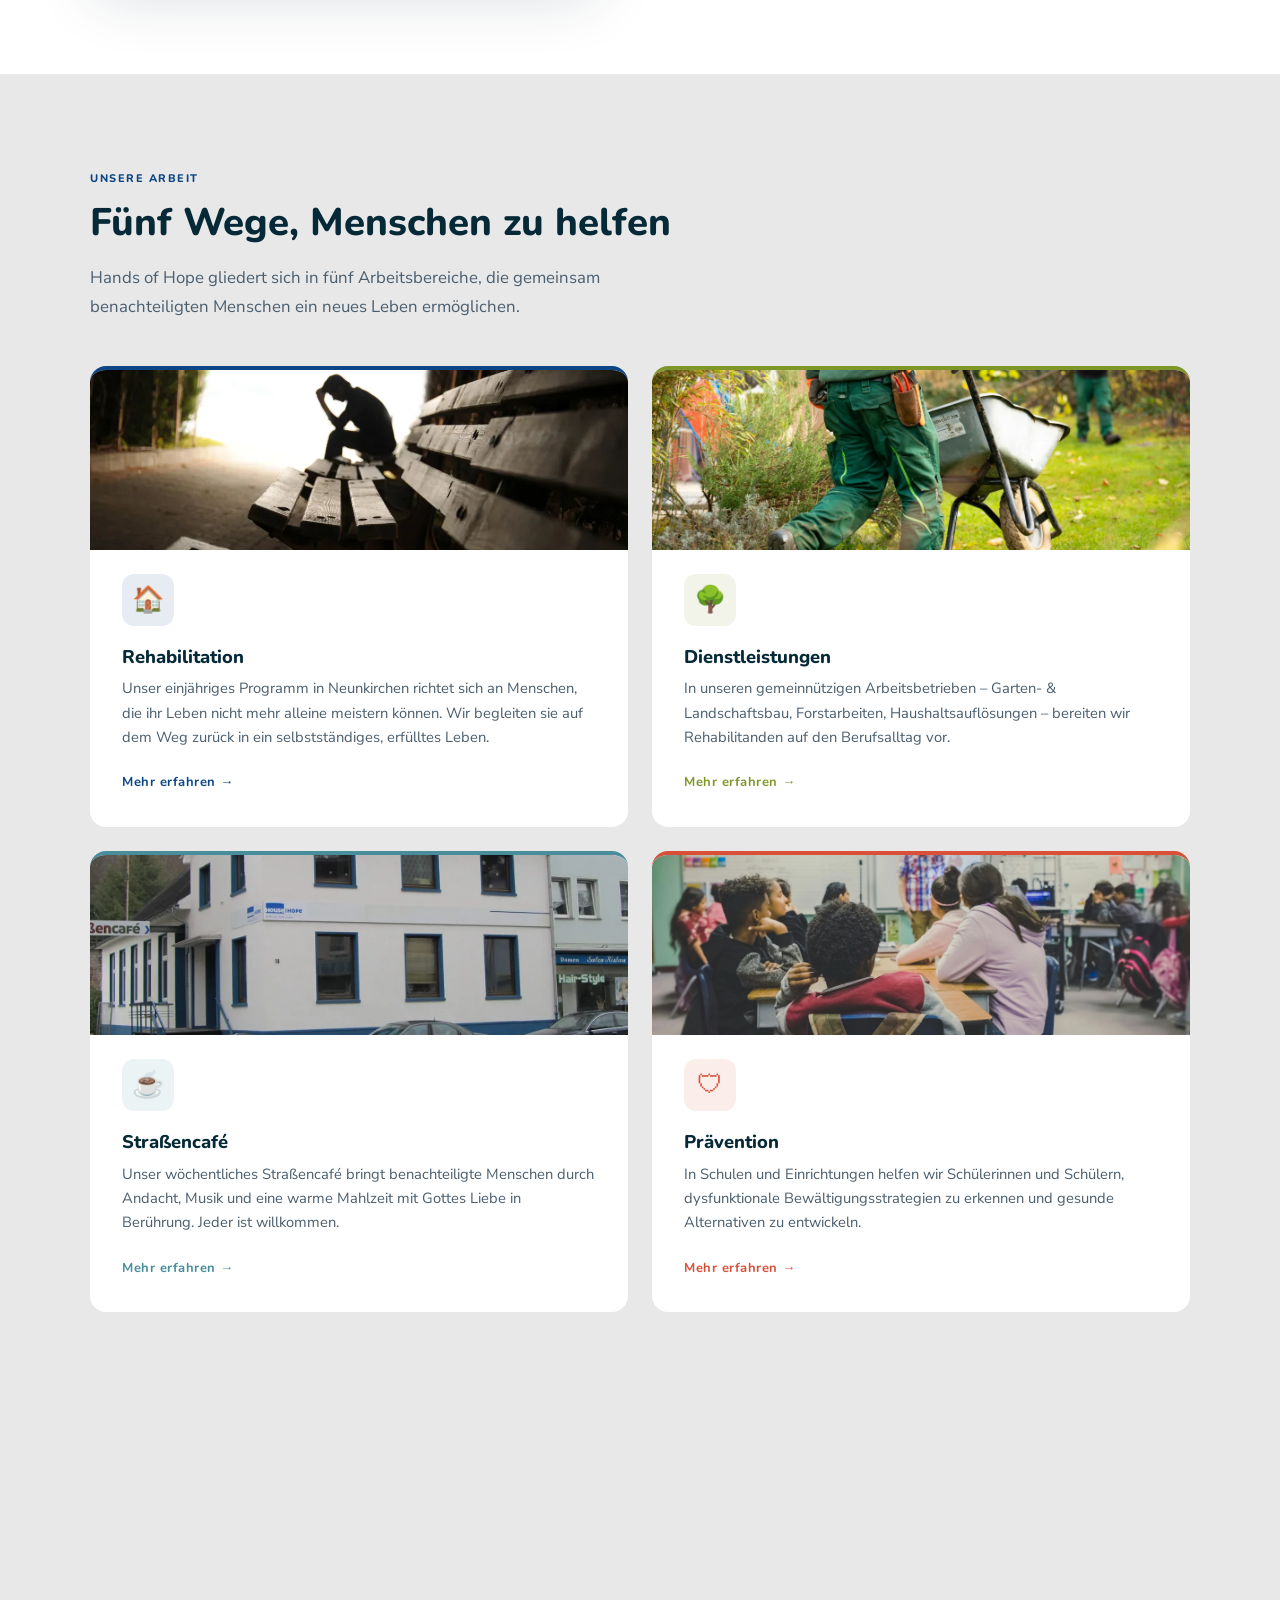
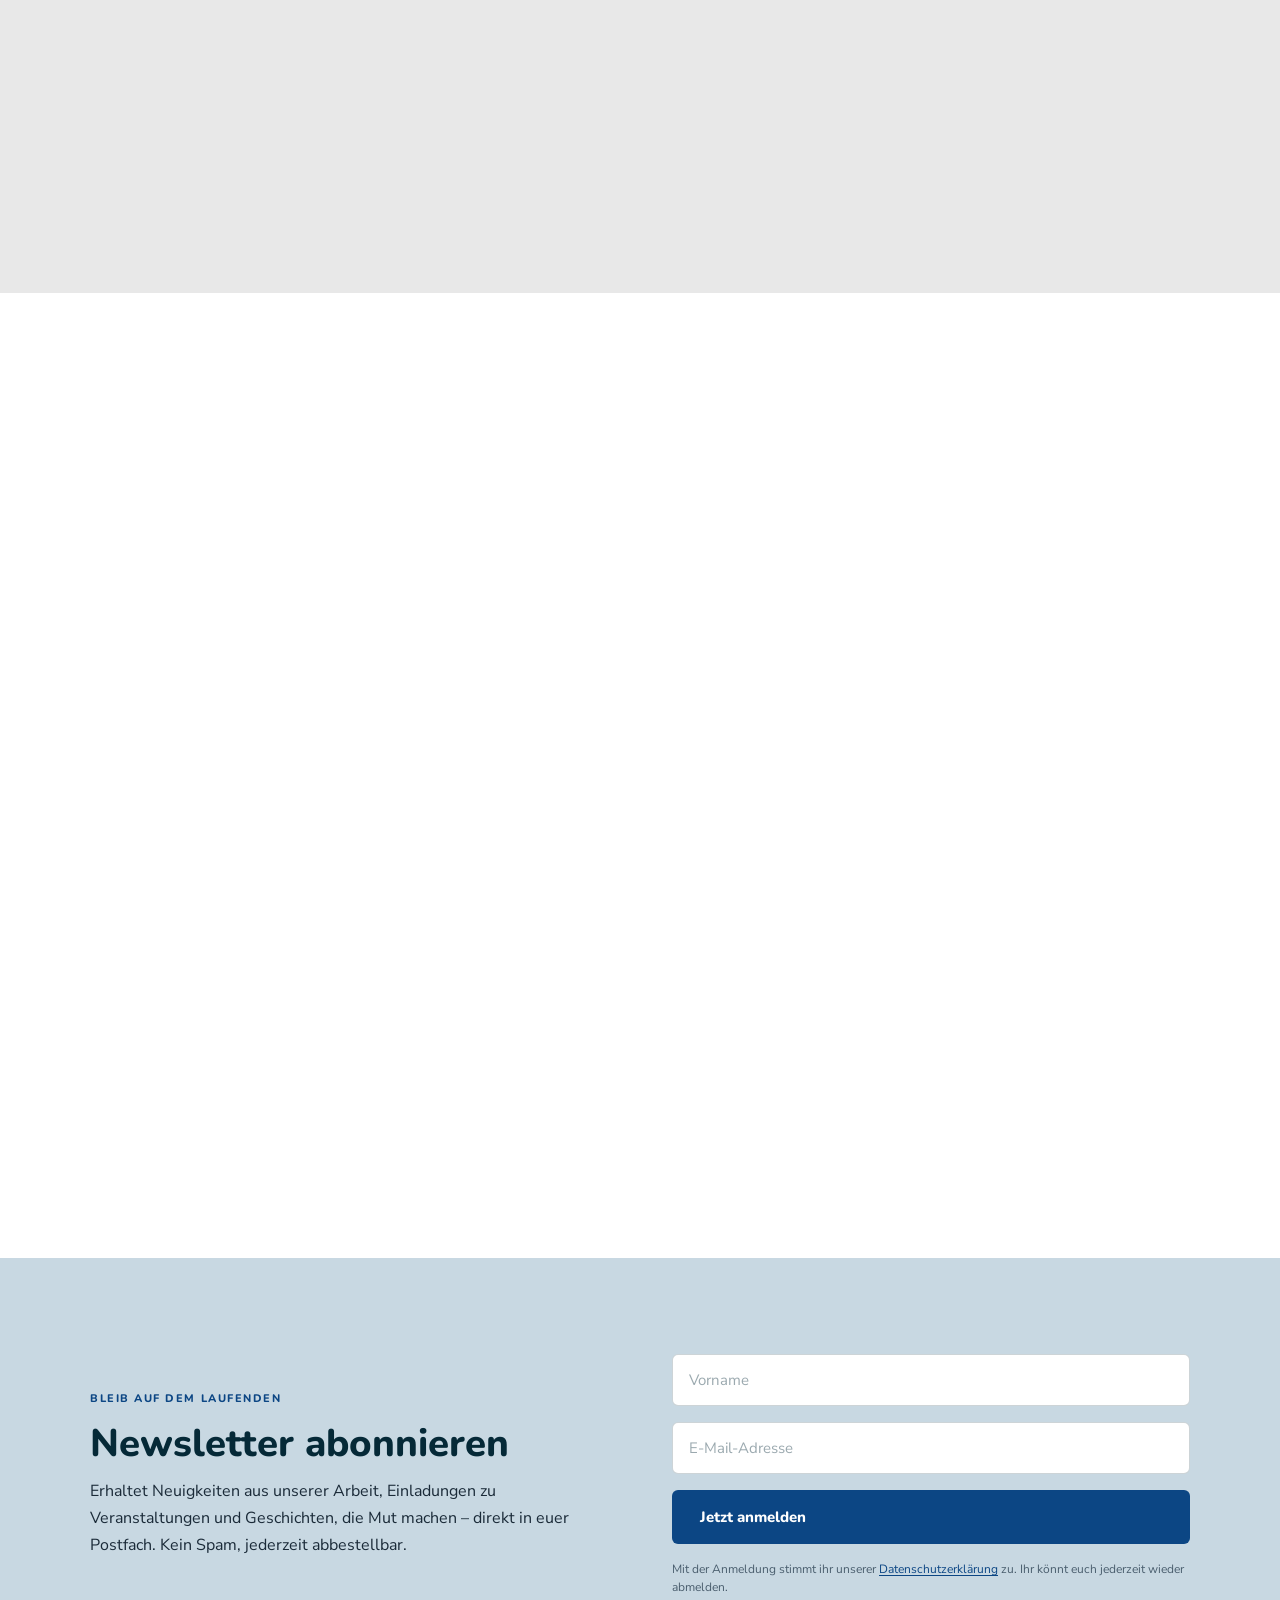
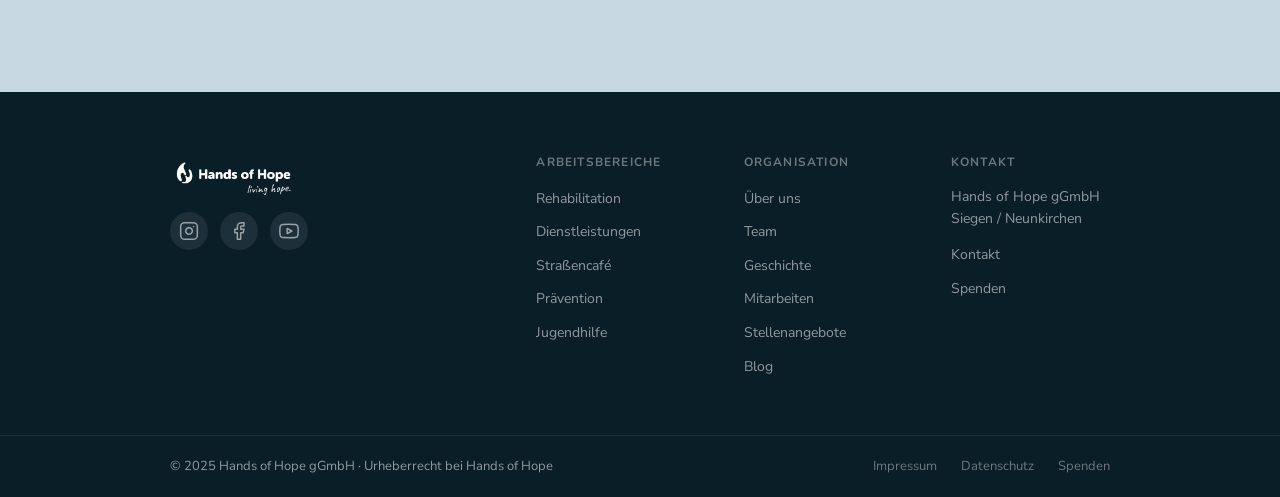
==== commit b7a8b62a: "Nav improvements, hero tagline, footer cleanup, Dienstleistungen layout Nav: - Hide header on scroll" ====
--- a/index.html
+++ b/index.html
@@ -126,10 +126,7 @@
     <section class="hero" aria-label="Hero">
       <div class="hero-content">
         <span class="hero-tag">Christlicher diakonischer Dienst</span>
-        <h1>
-          living<br>
-          <em>hope.</em>
-        </h1>
+        <h1>living <em>hope.</em></h1>
         <p class="hero-sub">
           Wir begegnen benachteiligten und hilfesuchenden Menschen mit praktischer Hilfe und der Liebe Gottes – in Südwestfalen und darüber hinaus.
         </p>
--- a/styles/navigation.css
+++ b/styles/navigation.css
@@ -14,7 +14,11 @@
   display: flex;
   align-items: center;
   justify-content: space-between;
-  transition: box-shadow var(--transition);
+  transition: box-shadow var(--transition), transform 0.3s ease;
+}
+
+body > nav.nav-hidden {
+  transform: translateY(-100%);
 }
 
 body > nav.scrolled {
@@ -143,11 +147,19 @@
   font-size: 13.5px;
   color: var(--text);
   transition: background var(--transition), color var(--transition);
+  border-left: 3px solid transparent;
 }
 
 .nav-dropdown li a:hover {
   background: var(--light-bg);
   color: var(--blue);
+}
+
+.nav-dropdown li a.active {
+  color: var(--blue);
+  font-weight: 700;
+  background: rgba(12,70,132,0.05);
+  border-left-color: var(--blue);
 }
 
 /* dropdown arrow indicator */
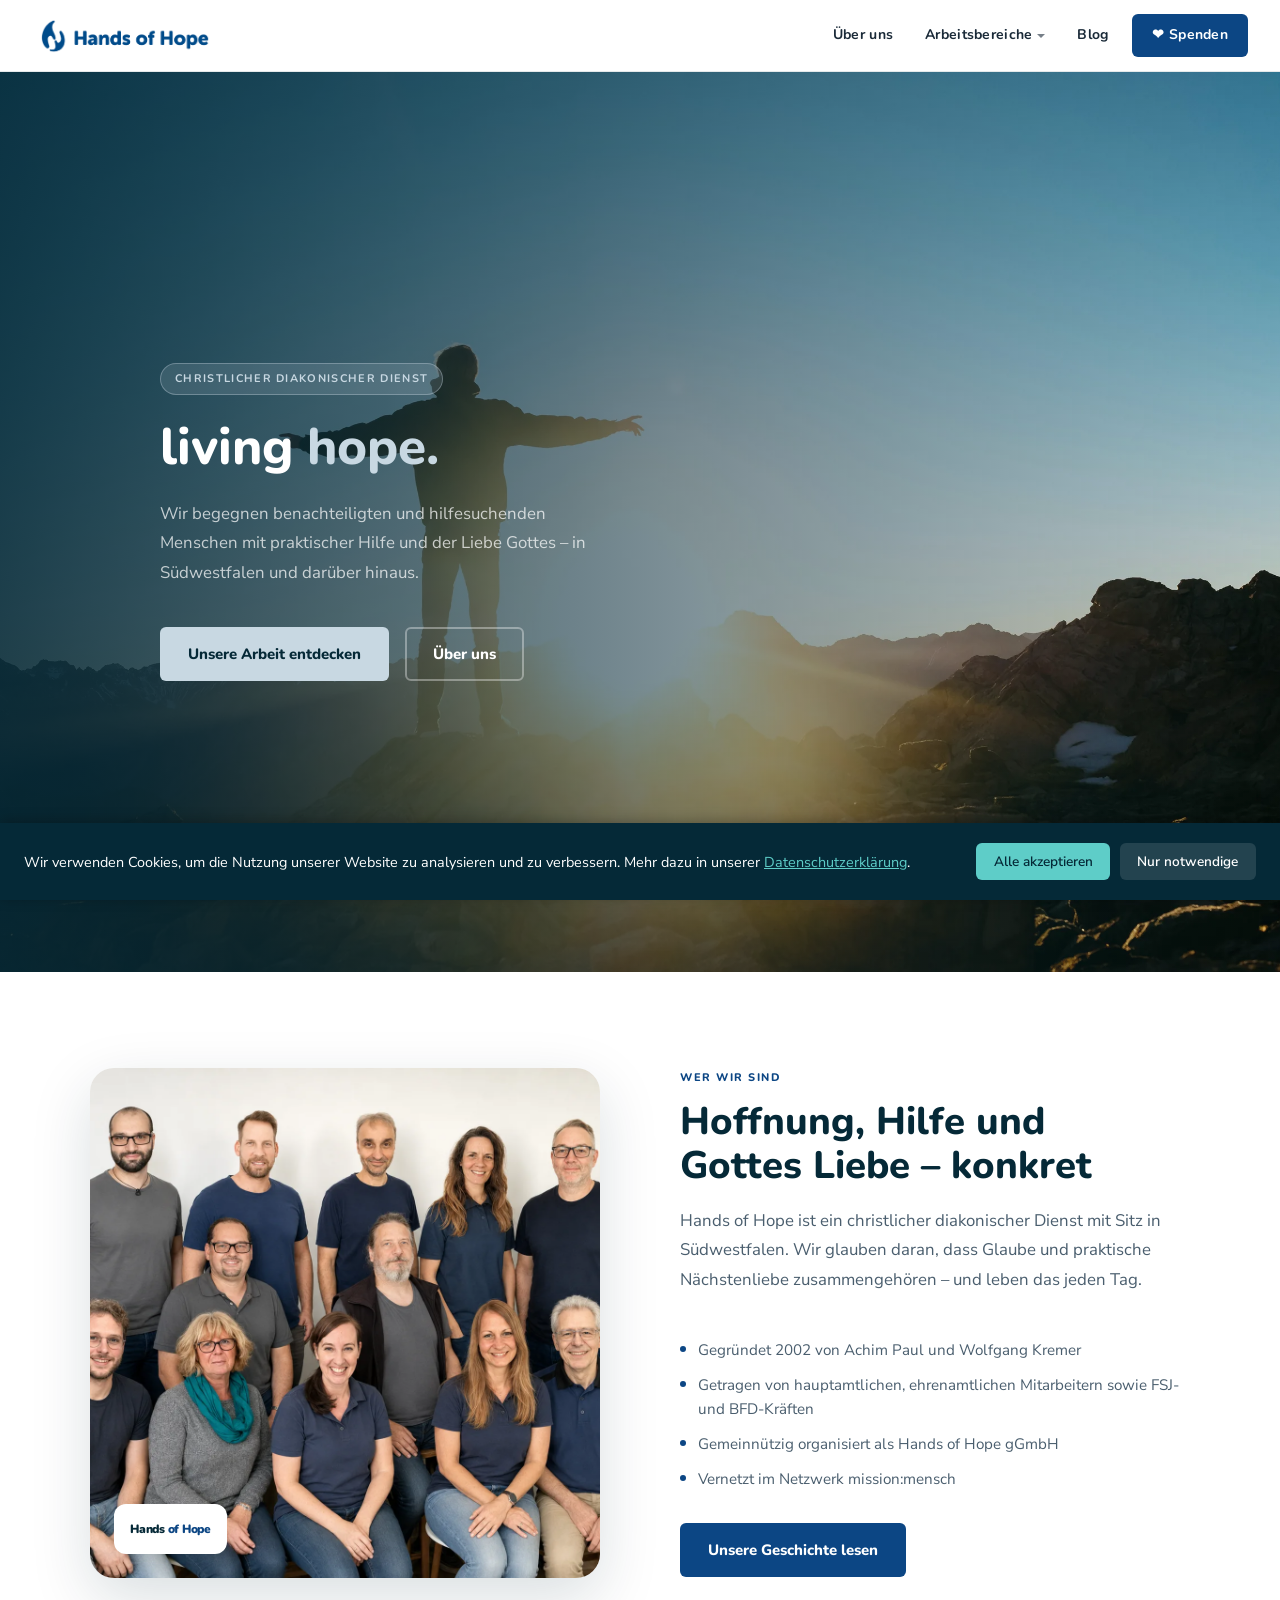
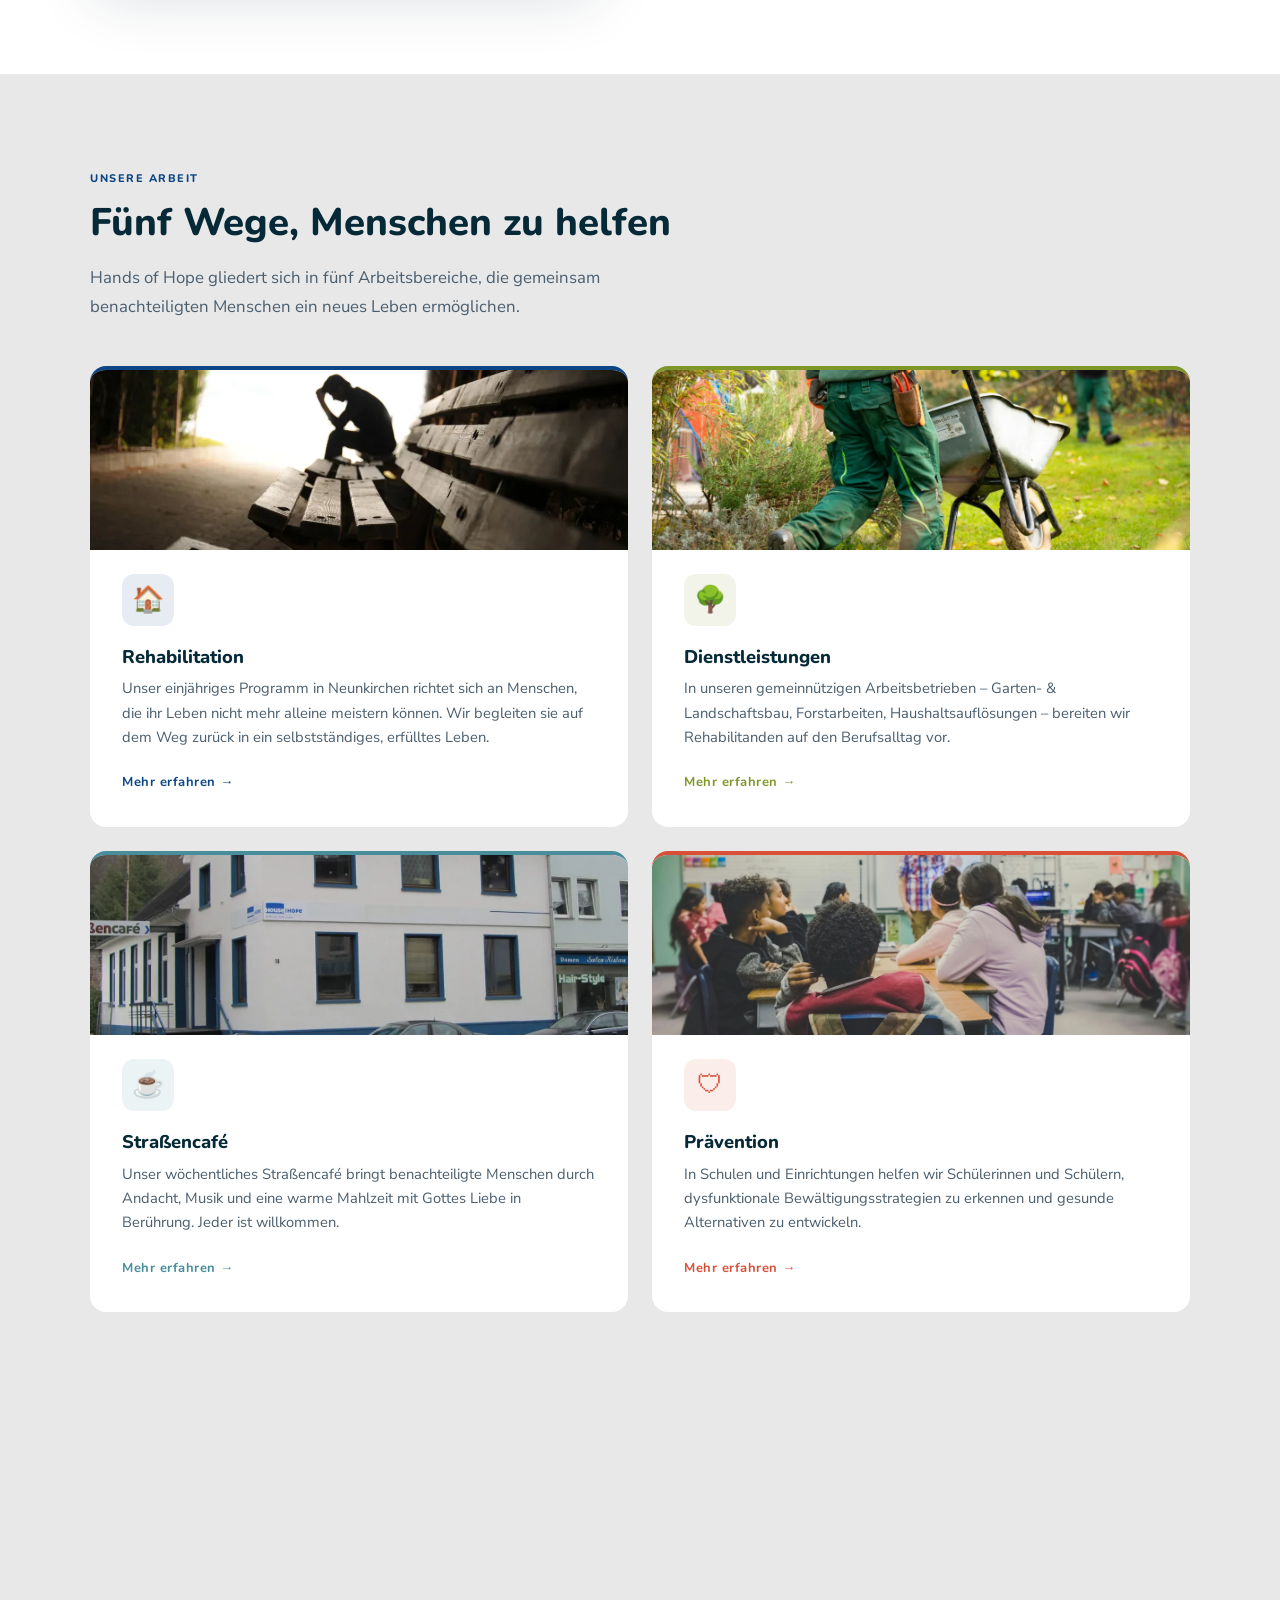
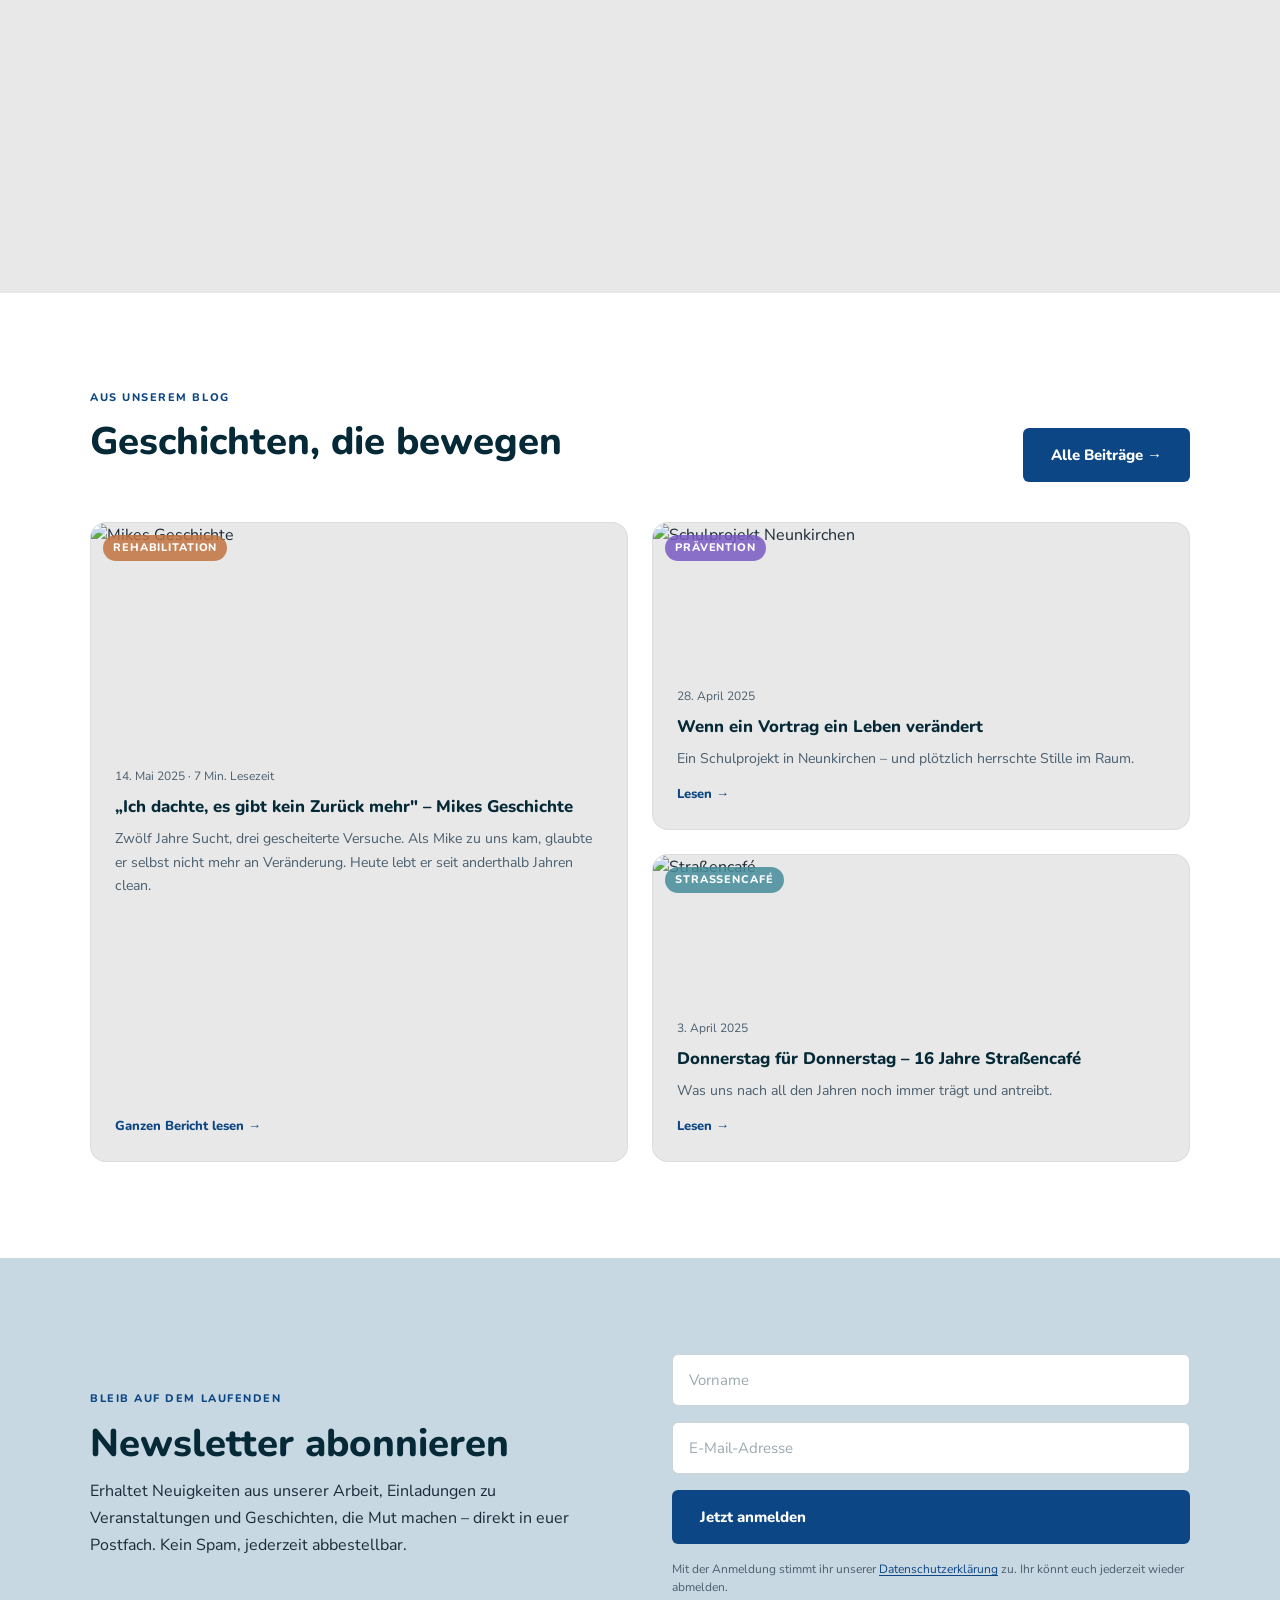
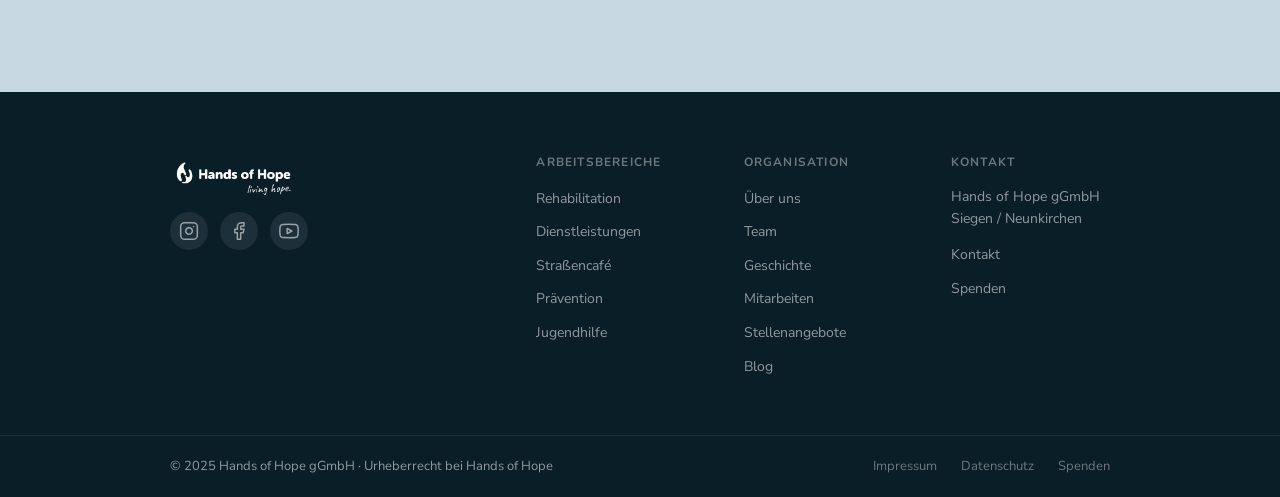
==== commit 092ec5f4: "Convert karte-jugendhilfe.jpg to WebP (4.9MB → 688KB, -87%) Newly uploaded image was missing from pr" ====
--- a/index.html
+++ b/index.html
@@ -269,7 +269,7 @@
           <a href="jugendhilfe/" class="bereich-card jugend reveal" style="grid-column: 1 / -1; max-width: calc(50% - 0.75rem);">
             <div class="bereich-img">
               <img
-                src="assets/global/karte-jugendhilfe.jpg"
+                src="assets/global/karte-jugendhilfe.webp"
                 alt="Jugend-Therapiehaus Steckenstein"
                 loading="lazy"
               >
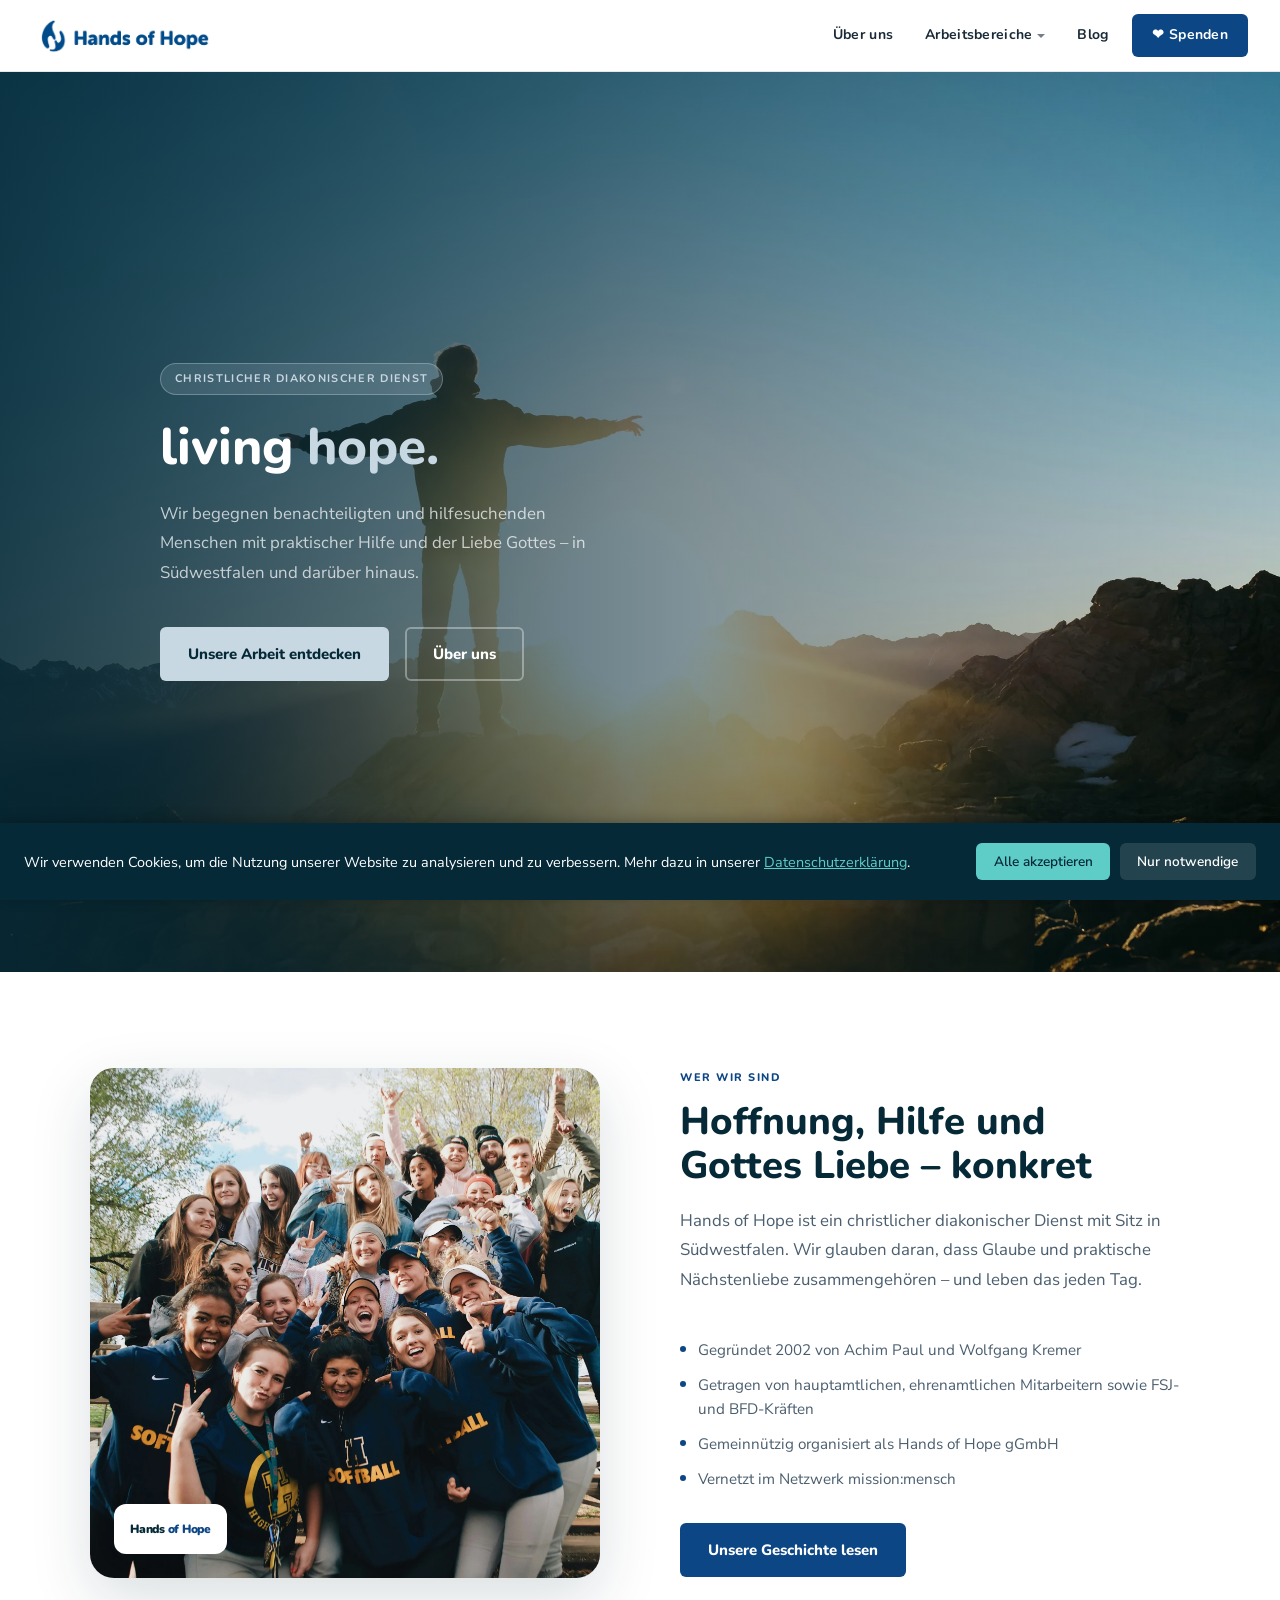
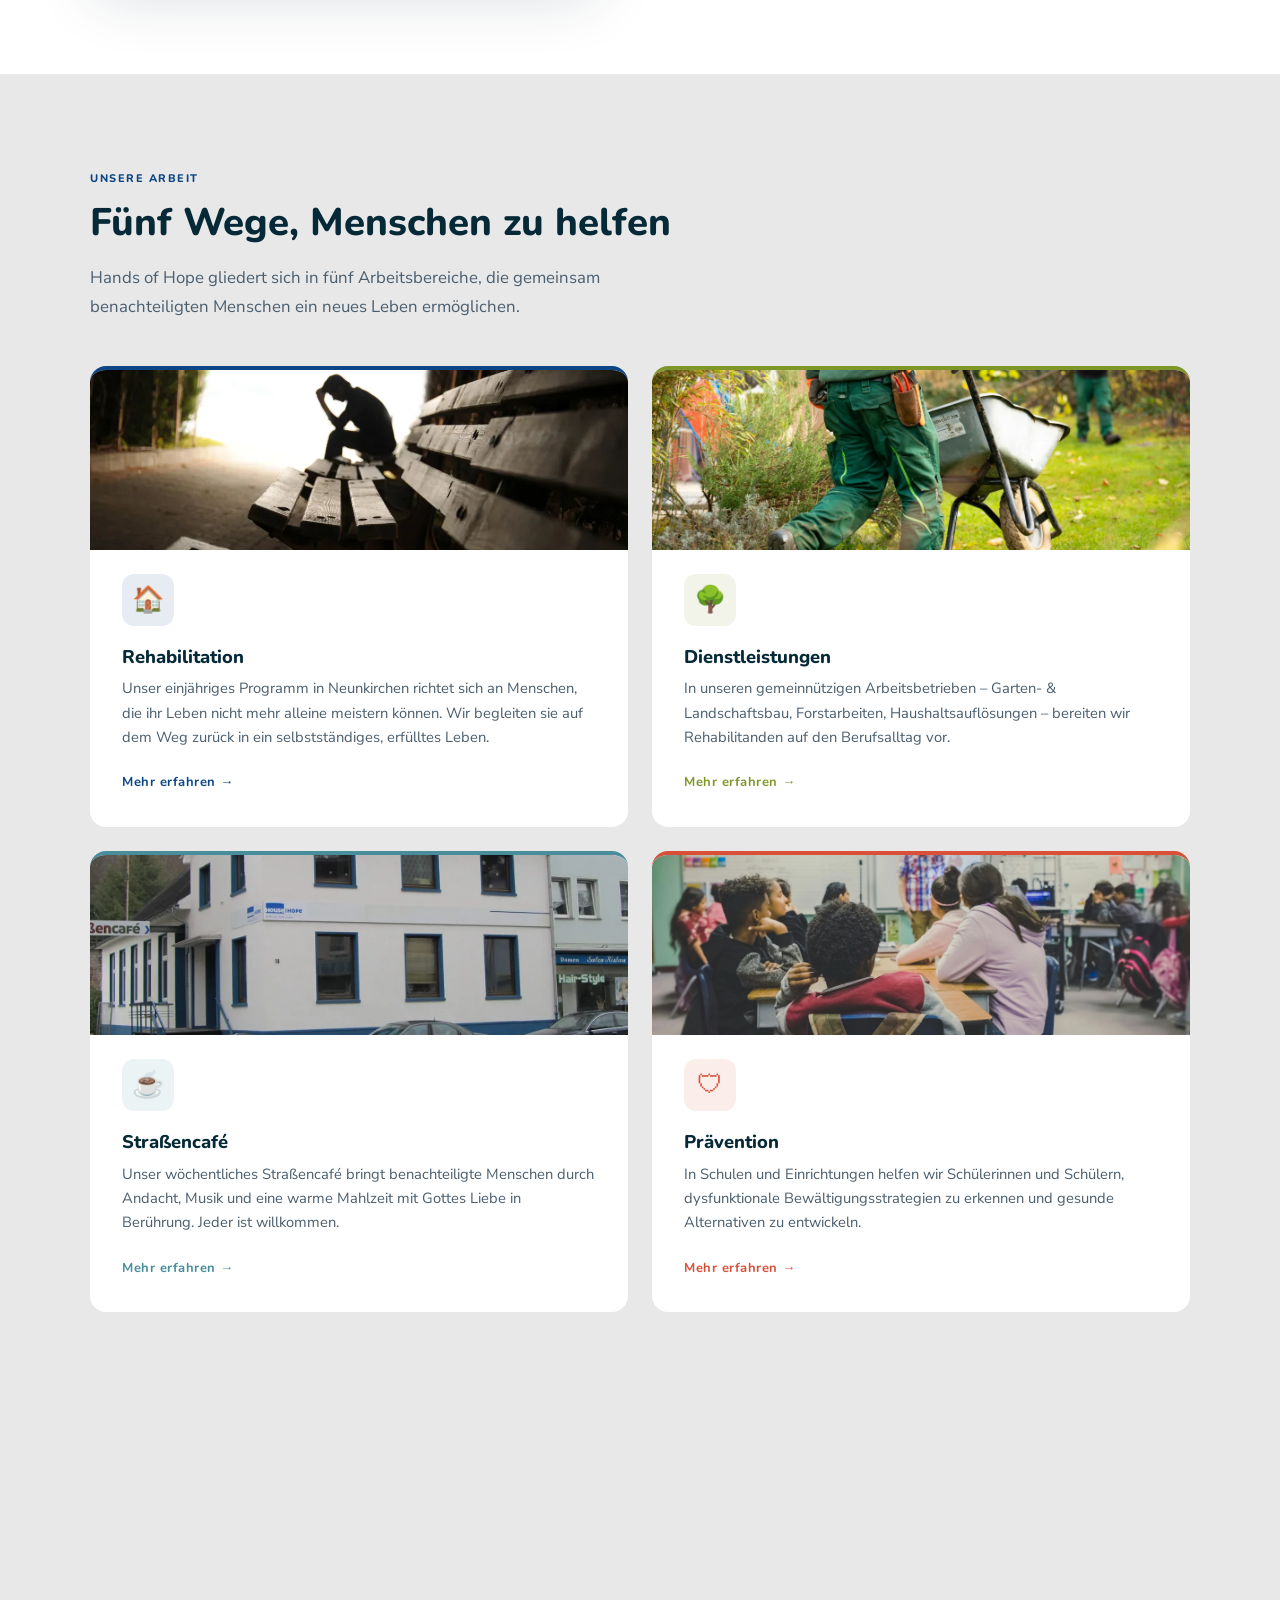
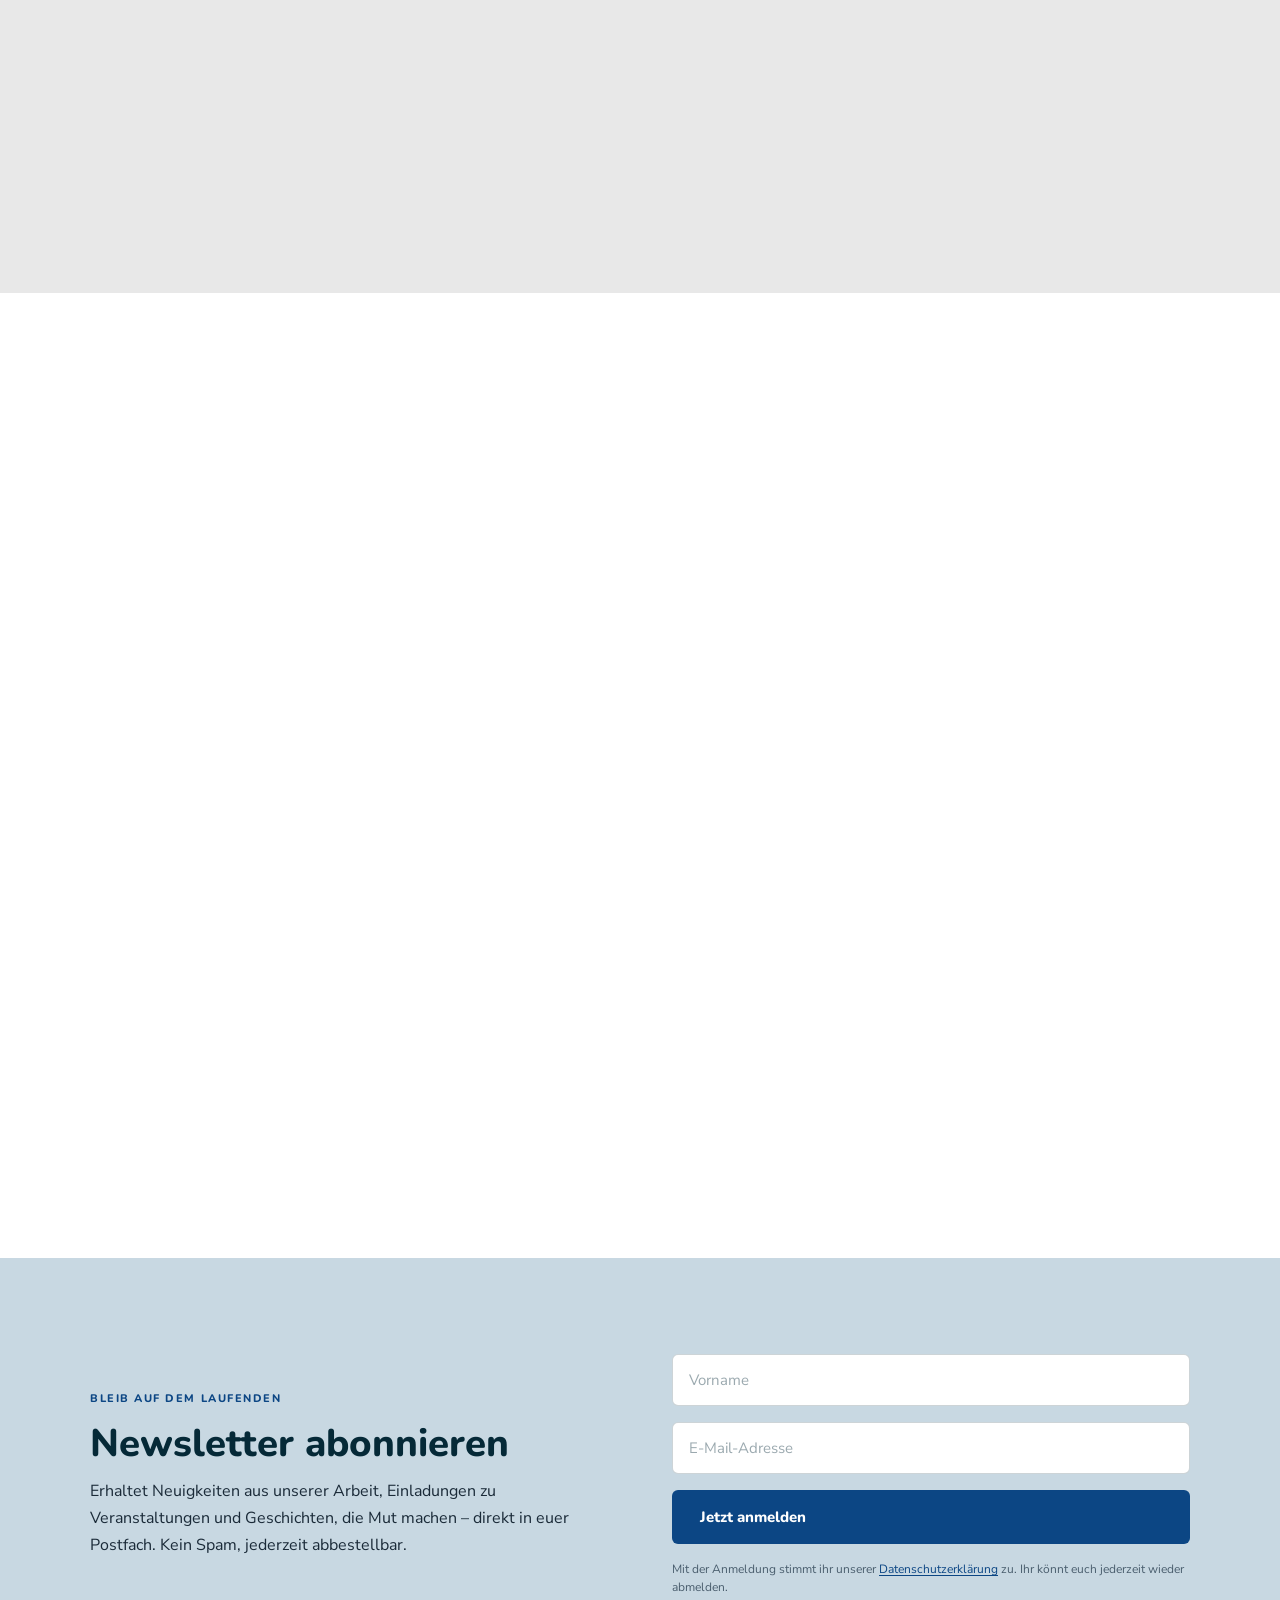
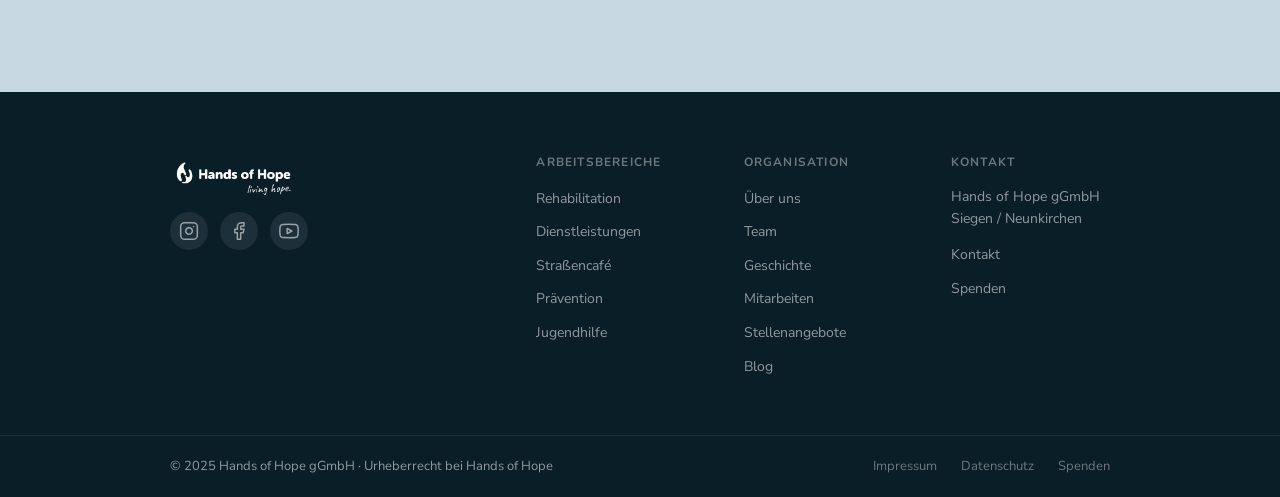
==== commit 2d0af86e: "Add first example blog post: Mikes Geschichte (Rehabilitation) - New page: blog/mikes-geschichte/ind" ====
--- a/index.html
+++ b/index.html
@@ -302,7 +302,7 @@
 
         <div class="blog-preview-grid">
 
-          <a href="blog/" class="blog-preview-card blog-preview-featured reveal">
+          <a href="blog/mikes-geschichte/" class="blog-preview-card blog-preview-featured reveal">
             <div class="blog-preview-img">
               <img src="blog/featured.jpg" onerror="this.onerror=null;this.src='https://images.unsplash.com/photo-1506794778202-cad84cf45f1d?w=800&q=80'" alt="Mikes Geschichte" loading="lazy">
               <span class="blog-preview-badge badge-rehab">Rehabilitation</span>
